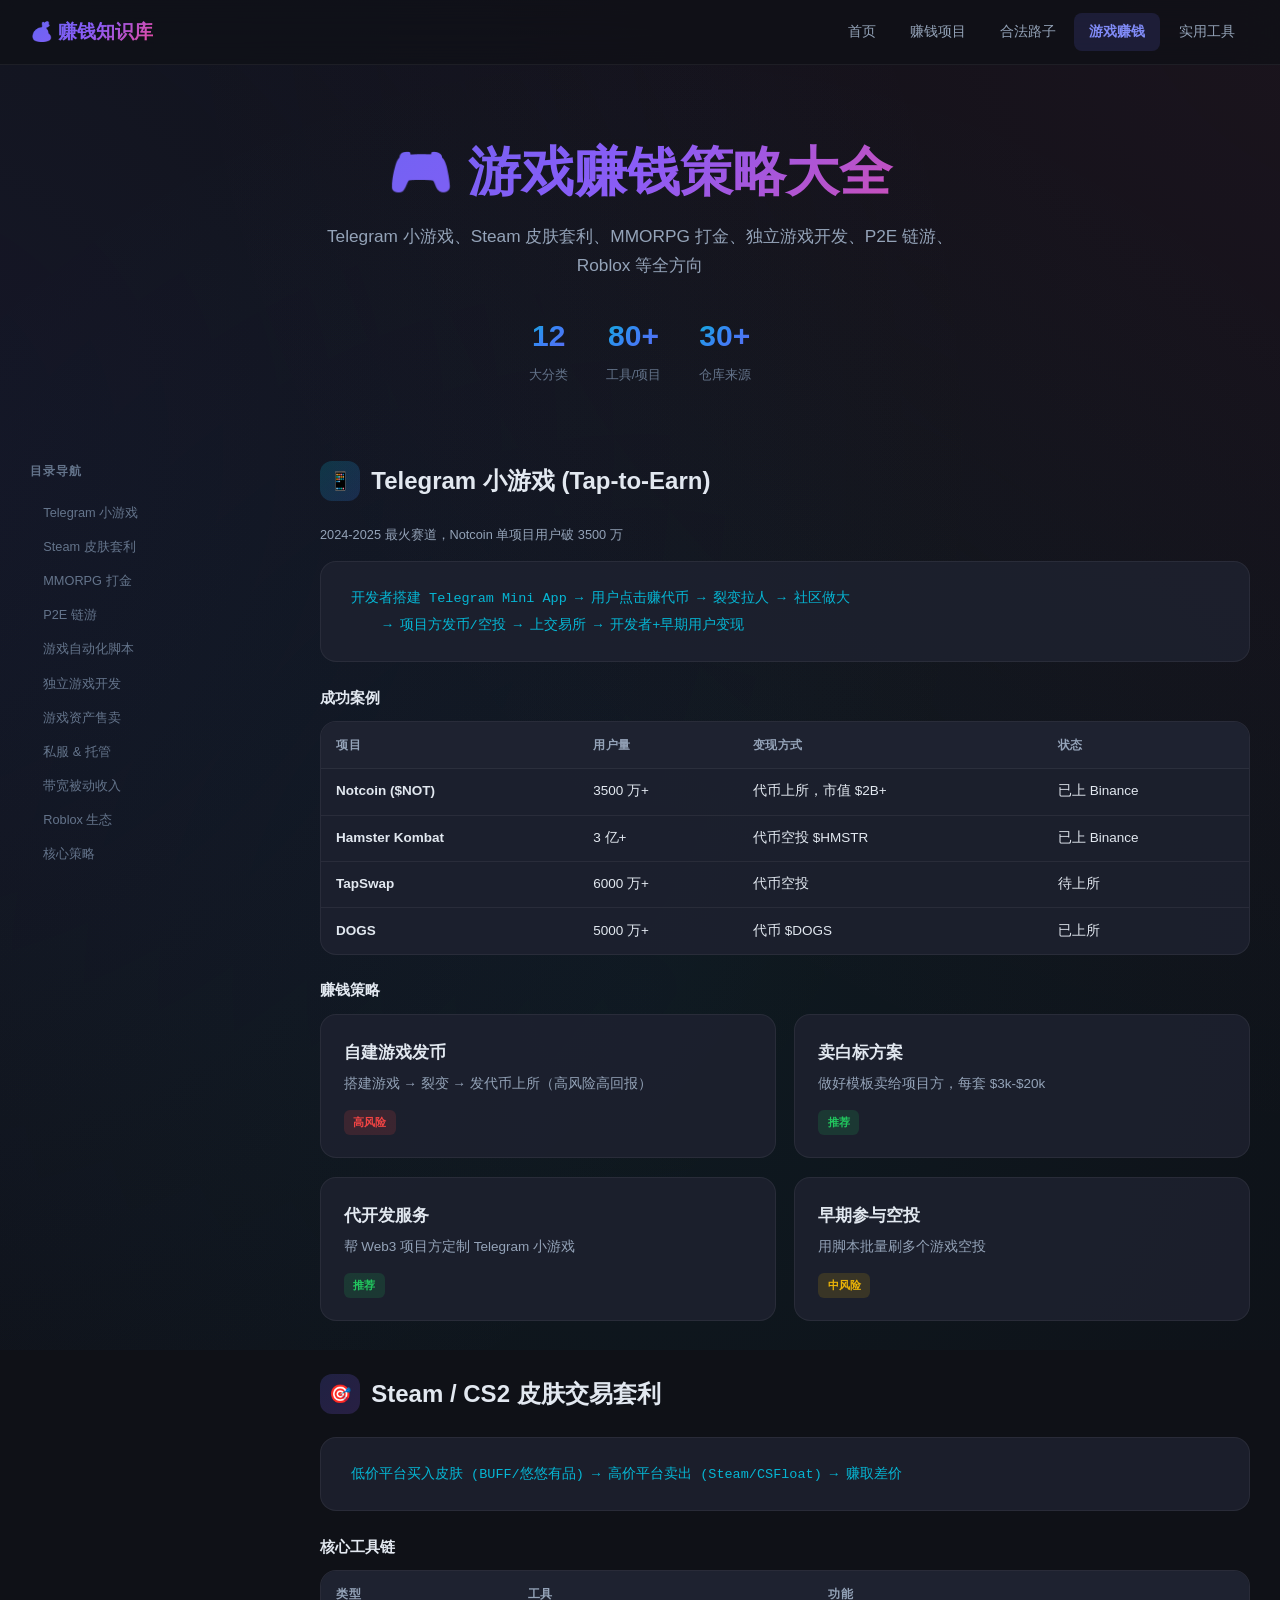
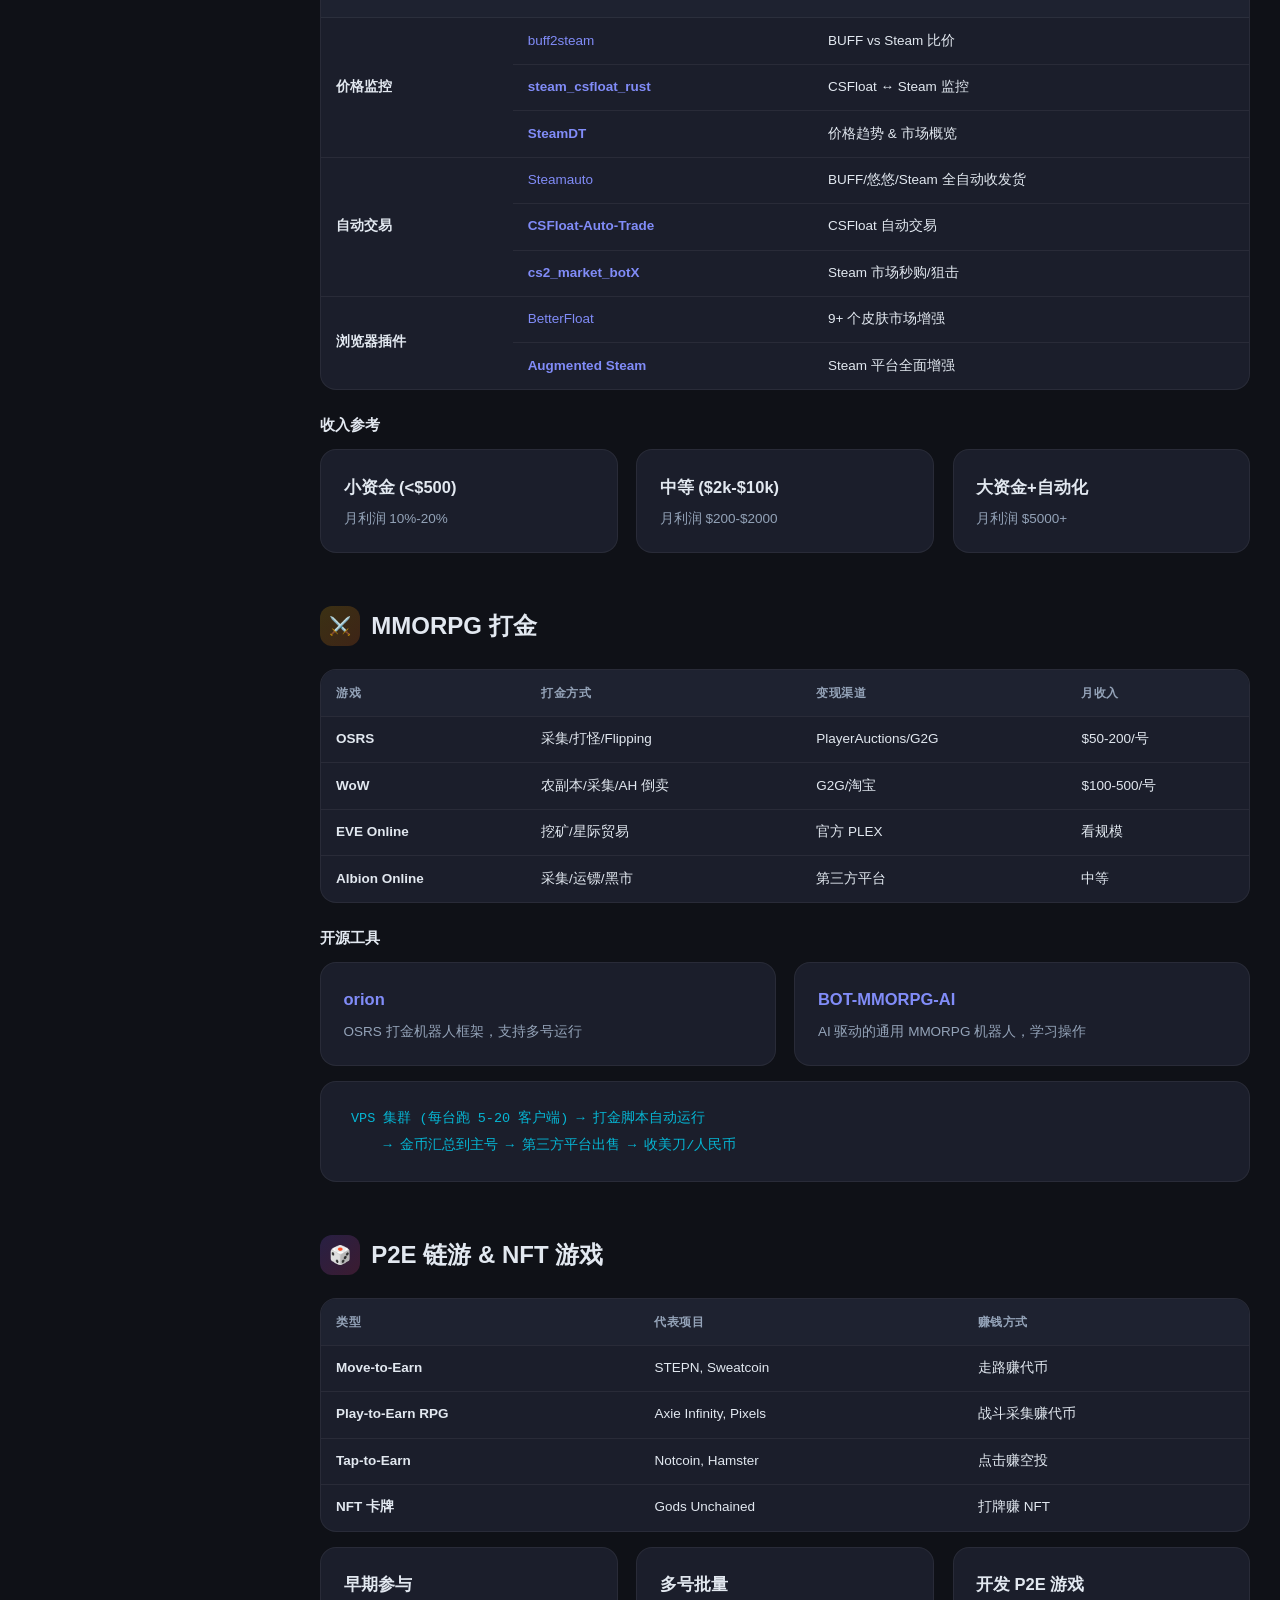
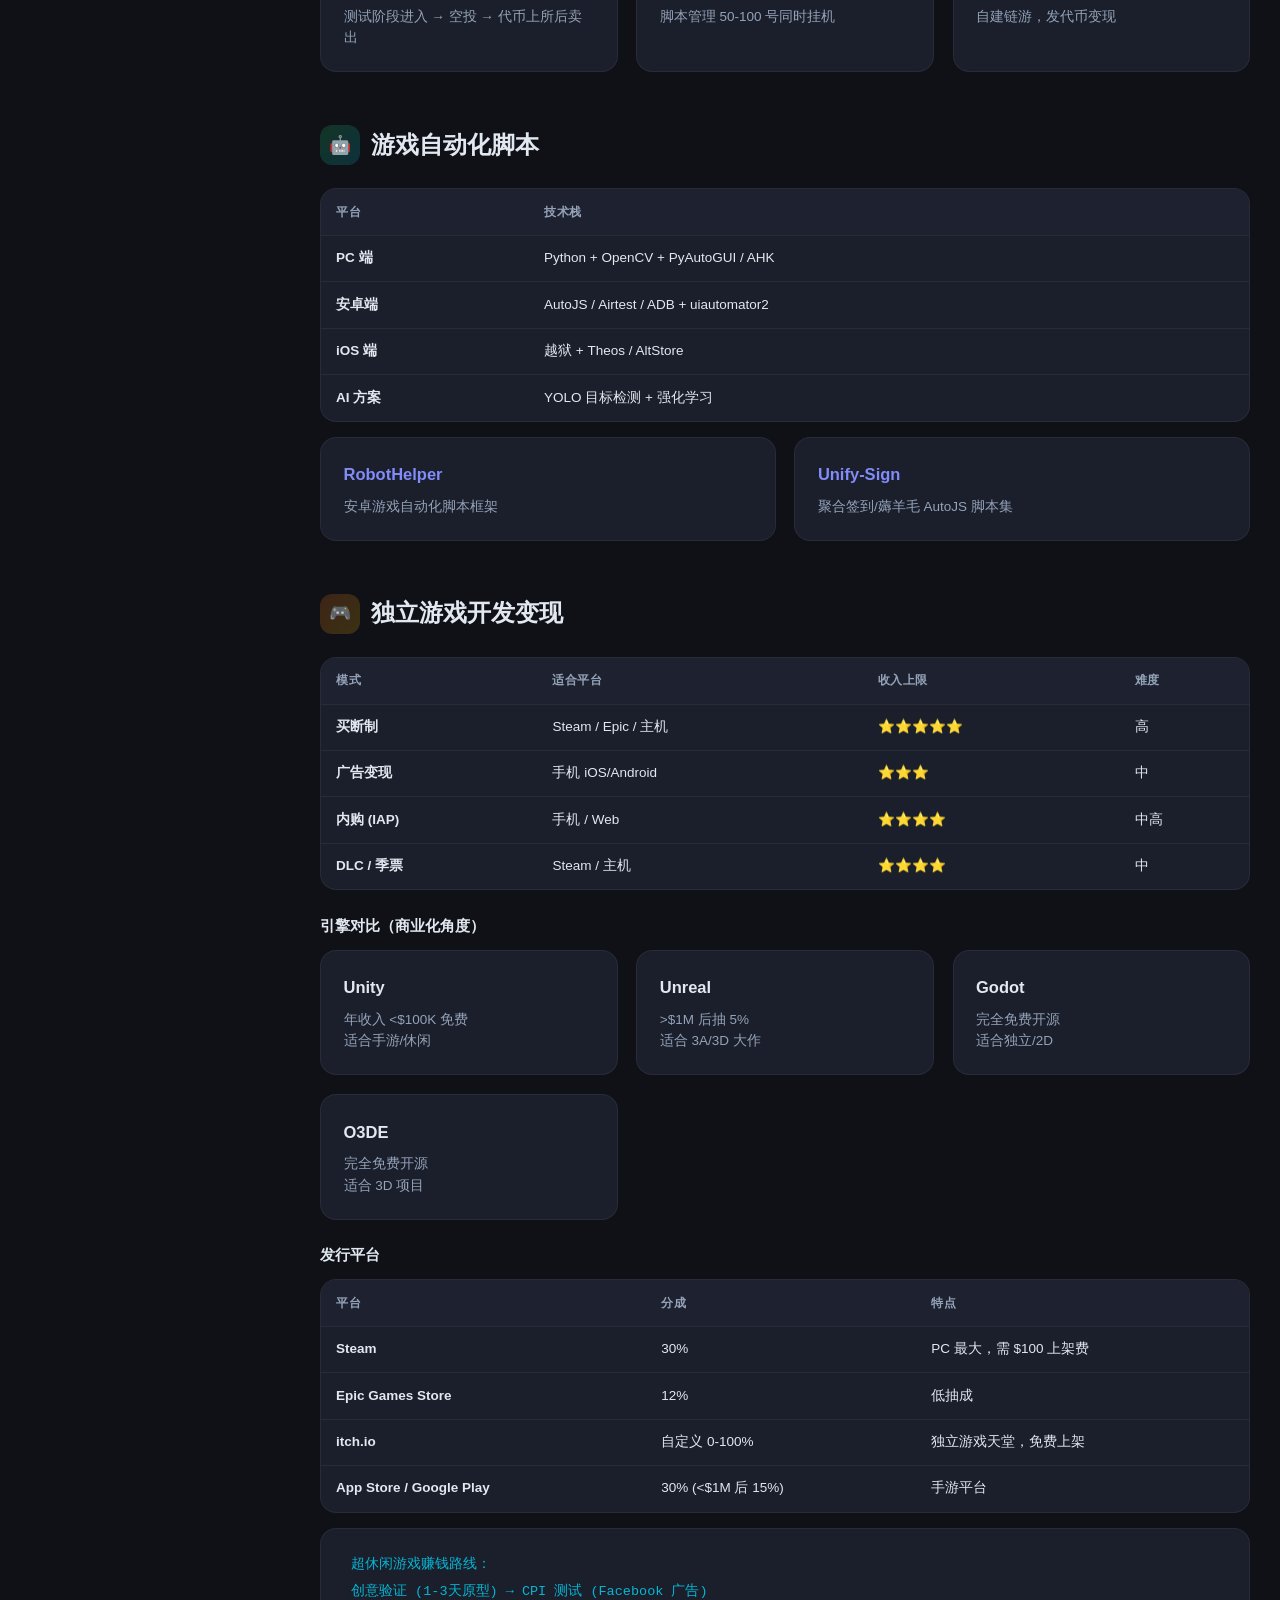
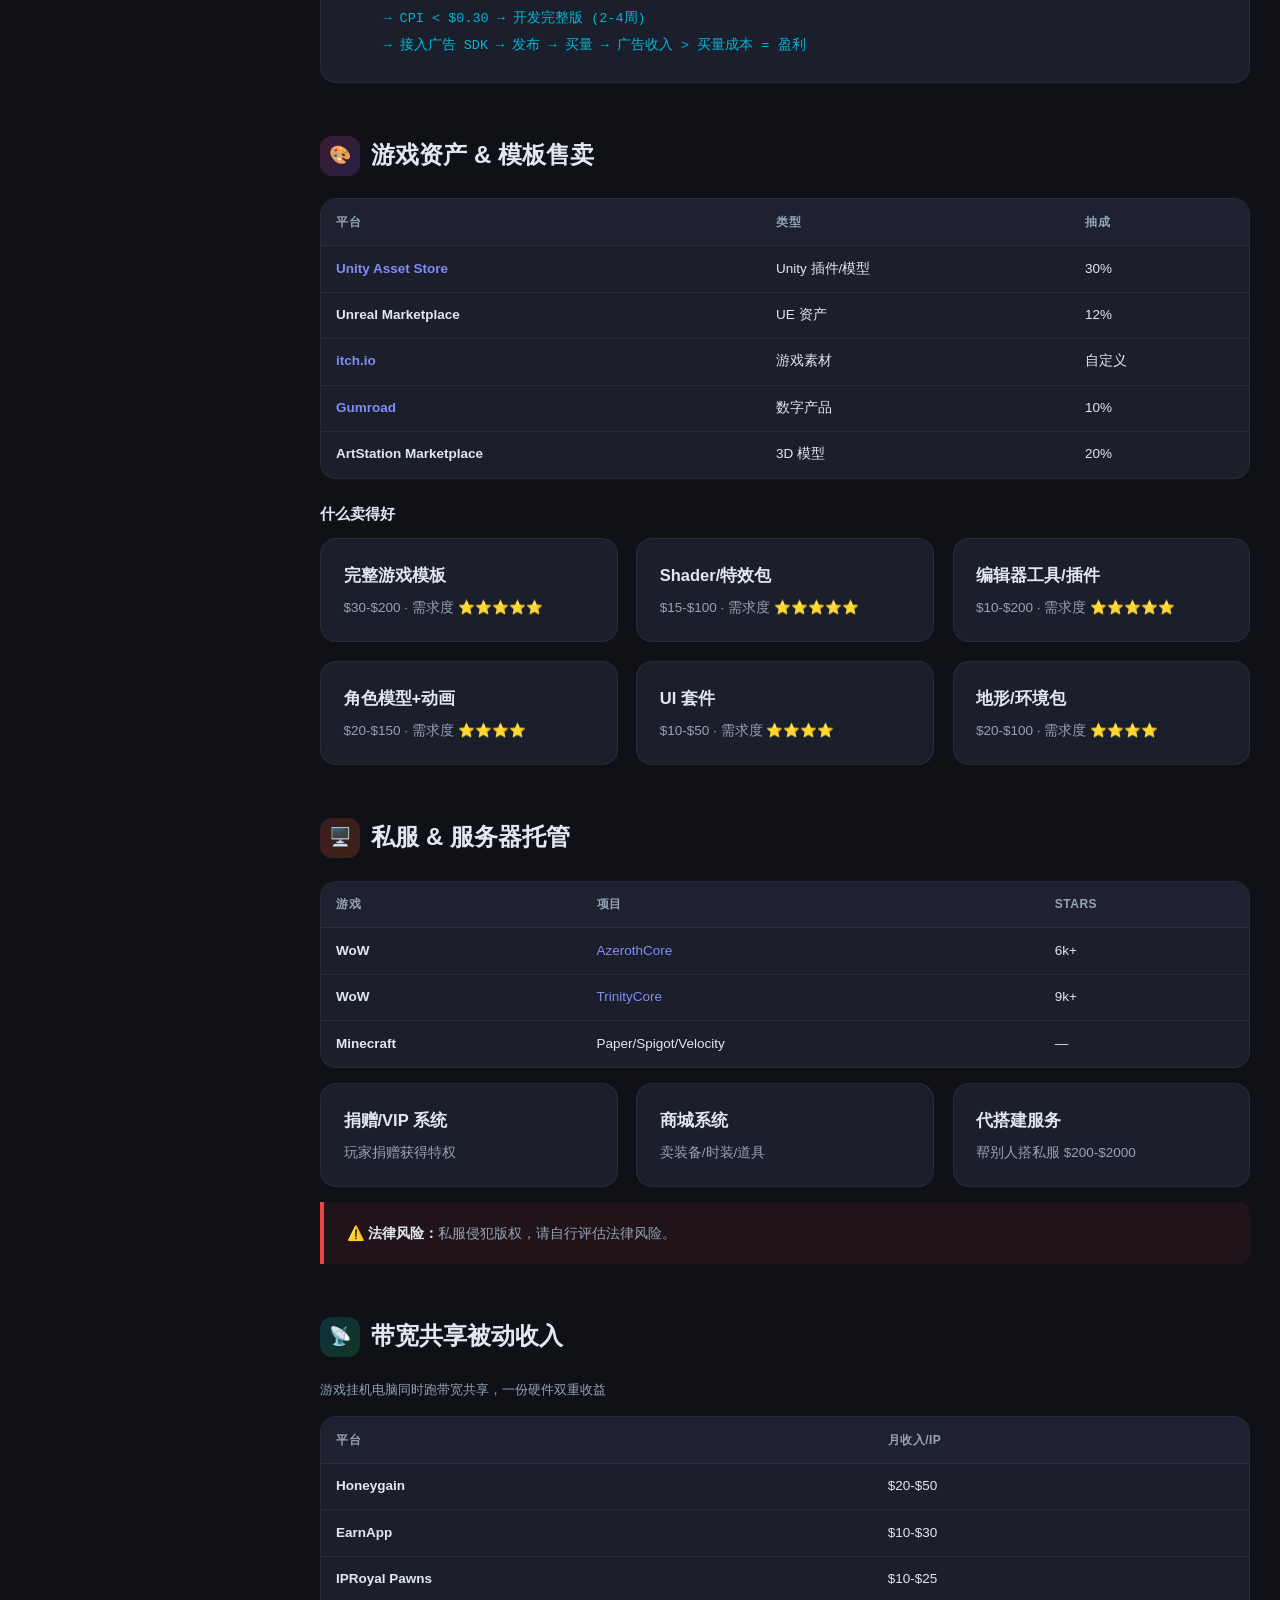
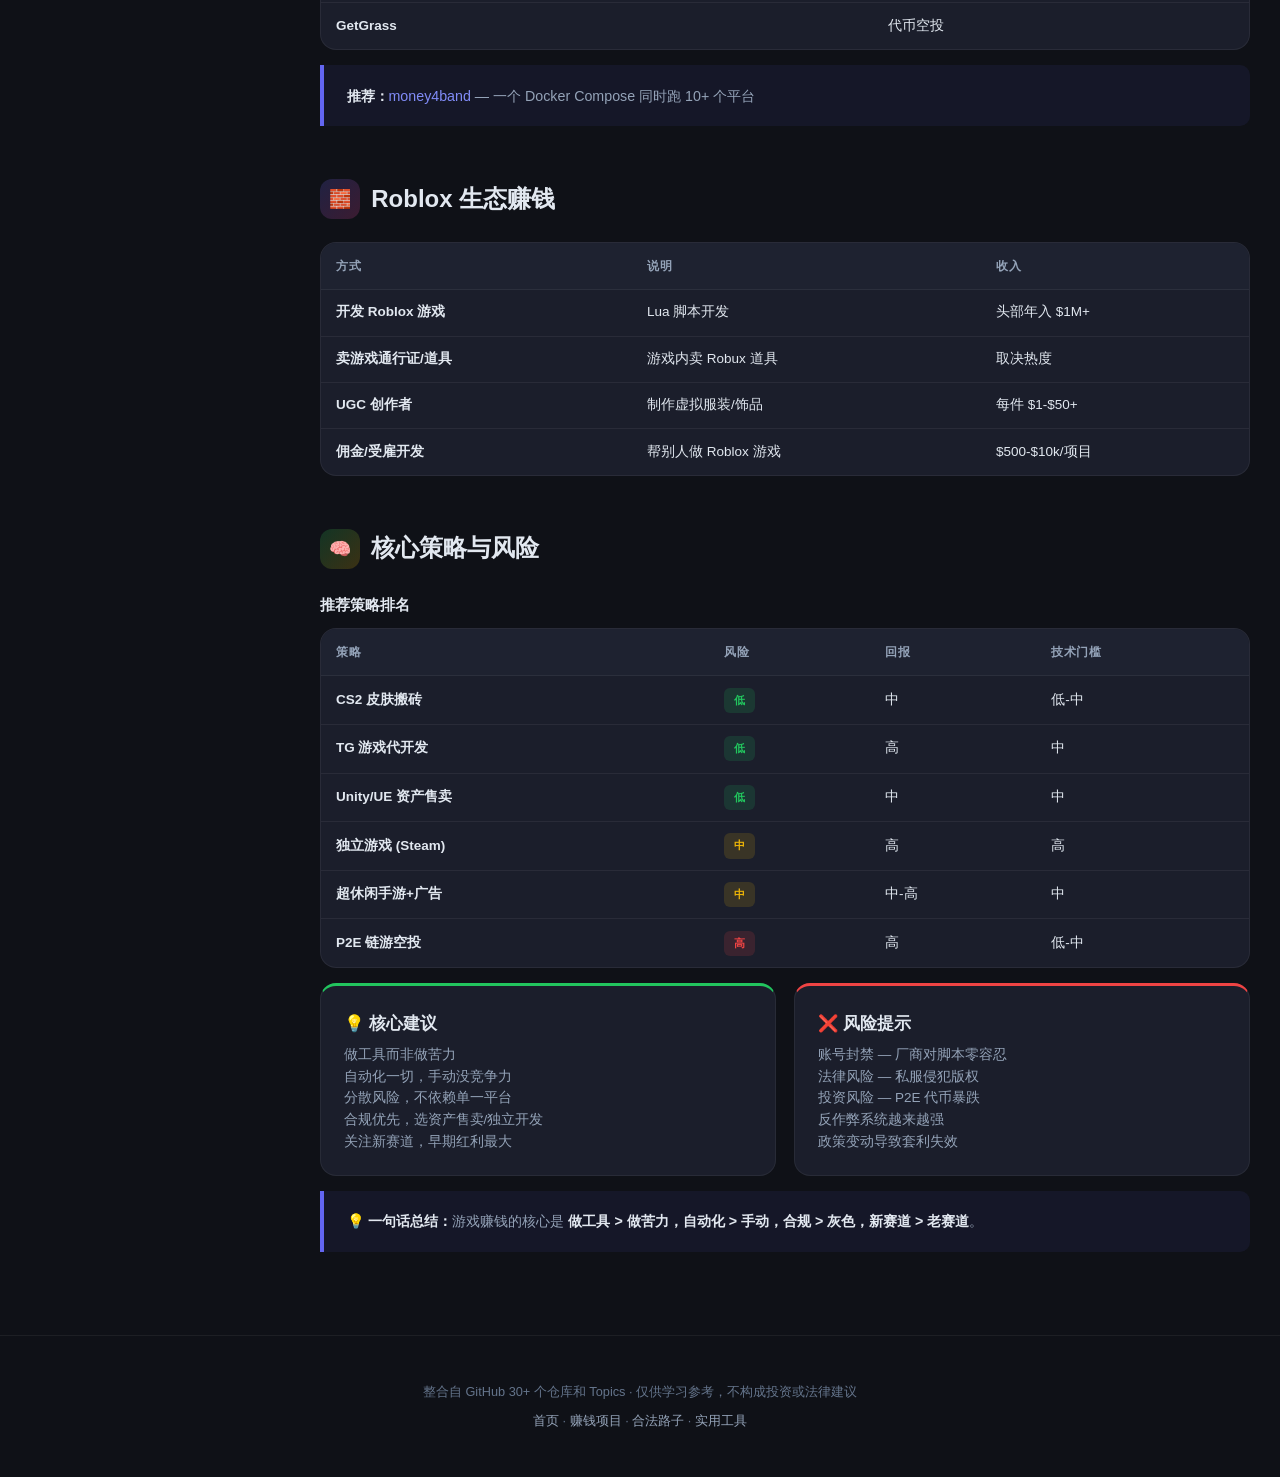
==== games.html @ 790253cb "feat: 程序员赚钱知识库 - 多页面HTML网站" ====
<!DOCTYPE html>
<html lang="zh-CN">
<head>
<meta charset="UTF-8">
<meta name="viewport" content="width=device-width, initial-scale=1.0">
<title>游戏赚钱策略大全 - 程序员赚钱知识库</title>
<link rel="stylesheet" href="style.css">
</head>
<body>

<nav class="nav">
  <div class="nav-inner">
    <a href="index.html" class="nav-logo">💰 赚钱知识库</a>
    <button class="menu-btn" onclick="document.querySelector('.nav-links').classList.toggle('open')">☰</button>
    <div class="nav-links">
      <a href="index.html">首页</a>
      <a href="projects.html">赚钱项目</a>
      <a href="legal.html">合法路子</a>
      <a href="games.html" class="active">游戏赚钱</a>
      <a href="tools.html">实用工具</a>
    </div>
  </div>
</nav>

<section class="hero">
  <h1>🎮 游戏赚钱策略大全</h1>
  <p>Telegram 小游戏、Steam 皮肤套利、MMORPG 打金、独立游戏开发、P2E 链游、Roblox 等全方向</p>
  <div class="stats">
    <div class="stat"><div class="stat-val">12</div><div class="stat-label">大分类</div></div>
    <div class="stat"><div class="stat-val">80+</div><div class="stat-label">工具/项目</div></div>
    <div class="stat"><div class="stat-val">30+</div><div class="stat-label">仓库来源</div></div>
  </div>
</section>

<div class="page-layout">
  <aside class="toc-sidebar">
    <div class="toc-title">目录导航</div>
    <a href="#tg">Telegram 小游戏</a>
    <a href="#steam">Steam 皮肤套利</a>
    <a href="#gold">MMORPG 打金</a>
    <a href="#p2e">P2E 链游</a>
    <a href="#bot">游戏自动化脚本</a>
    <a href="#indie">独立游戏开发</a>
    <a href="#asset">游戏资产售卖</a>
    <a href="#server">私服 & 托管</a>
    <a href="#band">带宽被动收入</a>
    <a href="#roblox">Roblox 生态</a>
    <a href="#strategy">核心策略</a>
  </aside>

  <main class="page-main">

    <!-- TG -->
    <section class="section" id="tg">
      <h2 class="section-title"><span class="icon" style="background:linear-gradient(135deg,rgba(6,182,212,0.2),rgba(59,130,246,0.2))">📱</span> Telegram 小游戏 (Tap-to-Earn)</h2>
      <p class="text-sm mb-2" style="color:var(--text2)">2024-2025 最火赛道，Notcoin 单项目用户破 3500 万</p>
      <div class="flow">开发者搭建 Telegram Mini App → 用户点击赚代币 → 裂变拉人 → 社区做大
    → 项目方发币/空投 → 上交易所 → 开发者+早期用户变现</div>
      <h3 style="font-size:1rem;margin:1.5rem 0 .75rem">成功案例</h3>
      <div class="table-wrap">
        <table>
          <thead><tr><th>项目</th><th>用户量</th><th>变现方式</th><th>状态</th></tr></thead>
          <tbody>
            <tr><td><strong>Notcoin ($NOT)</strong></td><td>3500 万+</td><td>代币上所，市值 $2B+</td><td>已上 Binance</td></tr>
            <tr><td><strong>Hamster Kombat</strong></td><td>3 亿+</td><td>代币空投 $HMSTR</td><td>已上 Binance</td></tr>
            <tr><td><strong>TapSwap</strong></td><td>6000 万+</td><td>代币空投</td><td>待上所</td></tr>
            <tr><td><strong>DOGS</strong></td><td>5000 万+</td><td>代币 $DOGS</td><td>已上所</td></tr>
          </tbody>
        </table>
      </div>
      <h3 style="font-size:1rem;margin:1.5rem 0 .75rem">赚钱策略</h3>
      <div class="cards cards-2">
        <div class="card"><div class="card-title">自建游戏发币</div><div class="card-desc">搭建游戏 → 裂变 → 发代币上所（高风险高回报）</div><div class="card-footer"><span class="tag tag-red">高风险</span></div></div>
        <div class="card"><div class="card-title">卖白标方案</div><div class="card-desc">做好模板卖给项目方，每套 $3k-$20k</div><div class="card-footer"><span class="tag tag-green">推荐</span></div></div>
        <div class="card"><div class="card-title">代开发服务</div><div class="card-desc">帮 Web3 项目方定制 Telegram 小游戏</div><div class="card-footer"><span class="tag tag-green">推荐</span></div></div>
        <div class="card"><div class="card-title">早期参与空投</div><div class="card-desc">用脚本批量刷多个游戏空投</div><div class="card-footer"><span class="tag tag-yellow">中风险</span></div></div>
      </div>
    </section>

    <!-- Steam -->
    <section class="section" id="steam">
      <h2 class="section-title"><span class="icon" style="background:linear-gradient(135deg,rgba(99,102,241,0.2),rgba(139,92,246,0.2))">🎯</span> Steam / CS2 皮肤交易套利</h2>
      <div class="flow">低价平台买入皮肤 (BUFF/悠悠有品) → 高价平台卖出 (Steam/CSFloat) → 赚取差价</div>
      <h3 style="font-size:1rem;margin:1.5rem 0 .75rem">核心工具链</h3>
      <div class="table-wrap">
        <table>
          <thead><tr><th>类型</th><th>工具</th><th>功能</th></tr></thead>
          <tbody>
            <tr><td rowspan="3"><strong>价格监控</strong></td><td><a href="https://github.com/hldh214/buff2steam" target="_blank">buff2steam</a></td><td>BUFF vs Steam 比价</td></tr>
            <tr><td><a href="https://github.com/Soniclev/steam_csfloat_rust" target="_blank">steam_csfloat_rust</a></td><td>CSFloat ↔ Steam 监控</td></tr>
            <tr><td><a href="https://steamdt.com/en" target="_blank">SteamDT</a></td><td>价格趋势 & 市场概览</td></tr>
            <tr><td rowspan="3"><strong>自动交易</strong></td><td><a href="https://github.com/Steamauto/Steamauto" target="_blank">Steamauto</a></td><td>BUFF/悠悠/Steam 全自动收发货</td></tr>
            <tr><td><a href="https://github.com/gradinazz/CSFloat-Auto-Trade" target="_blank">CSFloat-Auto-Trade</a></td><td>CSFloat 自动交易</td></tr>
            <tr><td><a href="https://github.com/FatSquare/cs2_market_botX" target="_blank">cs2_market_botX</a></td><td>Steam 市场秒购/狙击</td></tr>
            <tr><td rowspan="2"><strong>浏览器插件</strong></td><td><a href="https://github.com/GODrums/BetterFloat" target="_blank">BetterFloat</a></td><td>9+ 个皮肤市场增强</td></tr>
            <tr><td><a href="https://github.com/IsThereAnyDeal/AugmentedSteam" target="_blank">Augmented Steam</a></td><td>Steam 平台全面增强</td></tr>
          </tbody>
        </table>
      </div>
      <h3 style="font-size:1rem;margin:1.5rem 0 .75rem">收入参考</h3>
      <div class="cards cards-3">
        <div class="card"><div class="card-title">小资金 (&lt;$500)</div><div class="card-desc">月利润 10%-20%</div></div>
        <div class="card"><div class="card-title">中等 ($2k-$10k)</div><div class="card-desc">月利润 $200-$2000</div></div>
        <div class="card"><div class="card-title">大资金+自动化</div><div class="card-desc">月利润 $5000+</div></div>
      </div>
    </section>

    <!-- Gold Farming -->
    <section class="section" id="gold">
      <h2 class="section-title"><span class="icon" style="background:linear-gradient(135deg,rgba(234,179,8,0.2),rgba(249,115,22,0.2))">⚔️</span> MMORPG 打金</h2>
      <div class="table-wrap">
        <table>
          <thead><tr><th>游戏</th><th>打金方式</th><th>变现渠道</th><th>月收入</th></tr></thead>
          <tbody>
            <tr><td><strong>OSRS</strong></td><td>采集/打怪/Flipping</td><td>PlayerAuctions/G2G</td><td>$50-200/号</td></tr>
            <tr><td><strong>WoW</strong></td><td>农副本/采集/AH 倒卖</td><td>G2G/淘宝</td><td>$100-500/号</td></tr>
            <tr><td><strong>EVE Online</strong></td><td>挖矿/星际贸易</td><td>官方 PLEX</td><td>看规模</td></tr>
            <tr><td><strong>Albion Online</strong></td><td>采集/运镖/黑市</td><td>第三方平台</td><td>中等</td></tr>
          </tbody>
        </table>
      </div>
      <h3 style="font-size:1rem;margin:1.5rem 0 .75rem">开源工具</h3>
      <div class="cards cards-2">
        <div class="card"><div class="card-title"><a href="https://github.com/fmorris2/orion" target="_blank">orion</a></div><div class="card-desc">OSRS 打金机器人框架，支持多号运行</div></div>
        <div class="card"><div class="card-title"><a href="https://github.com/ruslanmv/BOT-MMORPG-AI" target="_blank">BOT-MMORPG-AI</a></div><div class="card-desc">AI 驱动的通用 MMORPG 机器人，学习操作</div></div>
      </div>
      <div class="flow mt-2">VPS 集群 (每台跑 5-20 客户端) → 打金脚本自动运行
    → 金币汇总到主号 → 第三方平台出售 → 收美刀/人民币</div>
    </section>

    <!-- P2E -->
    <section class="section" id="p2e">
      <h2 class="section-title"><span class="icon" style="background:linear-gradient(135deg,rgba(139,92,246,0.2),rgba(236,72,153,0.2))">🎲</span> P2E 链游 & NFT 游戏</h2>
      <div class="table-wrap">
        <table>
          <thead><tr><th>类型</th><th>代表项目</th><th>赚钱方式</th></tr></thead>
          <tbody>
            <tr><td><strong>Move-to-Earn</strong></td><td>STEPN, Sweatcoin</td><td>走路赚代币</td></tr>
            <tr><td><strong>Play-to-Earn RPG</strong></td><td>Axie Infinity, Pixels</td><td>战斗采集赚代币</td></tr>
            <tr><td><strong>Tap-to-Earn</strong></td><td>Notcoin, Hamster</td><td>点击赚空投</td></tr>
            <tr><td><strong>NFT 卡牌</strong></td><td>Gods Unchained</td><td>打牌赚 NFT</td></tr>
          </tbody>
        </table>
      </div>
      <div class="cards cards-3 mt-2">
        <div class="card"><div class="card-title">早期参与</div><div class="card-desc">测试阶段进入 → 空投 → 代币上所后卖出</div></div>
        <div class="card"><div class="card-title">多号批量</div><div class="card-desc">脚本管理 50-100 号同时挂机</div></div>
        <div class="card"><div class="card-title">开发 P2E 游戏</div><div class="card-desc">自建链游，发代币变现</div></div>
      </div>
    </section>

    <!-- Bot -->
    <section class="section" id="bot">
      <h2 class="section-title"><span class="icon" style="background:linear-gradient(135deg,rgba(34,197,94,0.2),rgba(6,182,212,0.2))">🤖</span> 游戏自动化脚本</h2>
      <div class="table-wrap">
        <table>
          <thead><tr><th>平台</th><th>技术栈</th></tr></thead>
          <tbody>
            <tr><td><strong>PC 端</strong></td><td>Python + OpenCV + PyAutoGUI / AHK</td></tr>
            <tr><td><strong>安卓端</strong></td><td>AutoJS / Airtest / ADB + uiautomator2</td></tr>
            <tr><td><strong>iOS 端</strong></td><td>越狱 + Theos / AltStore</td></tr>
            <tr><td><strong>AI 方案</strong></td><td>YOLO 目标检测 + 强化学习</td></tr>
          </tbody>
        </table>
      </div>
      <div class="cards cards-2 mt-2">
        <div class="card"><div class="card-title"><a href="https://github.com/Jinnrry/RobotHelper" target="_blank">RobotHelper</a></div><div class="card-desc">安卓游戏自动化脚本框架</div></div>
        <div class="card"><div class="card-title"><a href="https://github.com/TonyJiangWJ/Unify-Sign" target="_blank">Unify-Sign</a></div><div class="card-desc">聚合签到/薅羊毛 AutoJS 脚本集</div></div>
      </div>
    </section>

    <!-- Indie Game -->
    <section class="section" id="indie">
      <h2 class="section-title"><span class="icon" style="background:linear-gradient(135deg,rgba(249,115,22,0.2),rgba(234,179,8,0.2))">🎮</span> 独立游戏开发变现</h2>
      <div class="table-wrap">
        <table>
          <thead><tr><th>模式</th><th>适合平台</th><th>收入上限</th><th>难度</th></tr></thead>
          <tbody>
            <tr><td><strong>买断制</strong></td><td>Steam / Epic / 主机</td><td>⭐⭐⭐⭐⭐</td><td>高</td></tr>
            <tr><td><strong>广告变现</strong></td><td>手机 iOS/Android</td><td>⭐⭐⭐</td><td>中</td></tr>
            <tr><td><strong>内购 (IAP)</strong></td><td>手机 / Web</td><td>⭐⭐⭐⭐</td><td>中高</td></tr>
            <tr><td><strong>DLC / 季票</strong></td><td>Steam / 主机</td><td>⭐⭐⭐⭐</td><td>中</td></tr>
          </tbody>
        </table>
      </div>
      <h3 style="font-size:1rem;margin:1.5rem 0 .75rem">引擎对比（商业化角度）</h3>
      <div class="cards cards-4">
        <div class="card"><div class="card-title">Unity</div><div class="card-desc">年收入 &lt;$100K 免费<br>适合手游/休闲</div></div>
        <div class="card"><div class="card-title">Unreal</div><div class="card-desc">&gt;$1M 后抽 5%<br>适合 3A/3D 大作</div></div>
        <div class="card"><div class="card-title">Godot</div><div class="card-desc">完全免费开源<br>适合独立/2D</div></div>
        <div class="card"><div class="card-title">O3DE</div><div class="card-desc">完全免费开源<br>适合 3D 项目</div></div>
      </div>
      <h3 style="font-size:1rem;margin:1.5rem 0 .75rem">发行平台</h3>
      <div class="table-wrap">
        <table>
          <thead><tr><th>平台</th><th>分成</th><th>特点</th></tr></thead>
          <tbody>
            <tr><td><strong>Steam</strong></td><td>30%</td><td>PC 最大，需 $100 上架费</td></tr>
            <tr><td><strong>Epic Games Store</strong></td><td>12%</td><td>低抽成</td></tr>
            <tr><td><strong>itch.io</strong></td><td>自定义 0-100%</td><td>独立游戏天堂，免费上架</td></tr>
            <tr><td><strong>App Store / Google Play</strong></td><td>30% (&lt;$1M 后 15%)</td><td>手游平台</td></tr>
          </tbody>
        </table>
      </div>
      <div class="flow mt-2">超休闲游戏赚钱路线：
创意验证 (1-3天原型) → CPI 测试 (Facebook 广告)
    → CPI < $0.30 → 开发完整版 (2-4周)
    → 接入广告 SDK → 发布 → 买量 → 广告收入 > 买量成本 = 盈利</div>
    </section>

    <!-- Asset -->
    <section class="section" id="asset">
      <h2 class="section-title"><span class="icon" style="background:linear-gradient(135deg,rgba(236,72,153,0.2),rgba(139,92,246,0.2))">🎨</span> 游戏资产 & 模板售卖</h2>
      <div class="table-wrap">
        <table>
          <thead><tr><th>平台</th><th>类型</th><th>抽成</th></tr></thead>
          <tbody>
            <tr><td><a href="https://assetstore.unity.com/" target="_blank"><strong>Unity Asset Store</strong></a></td><td>Unity 插件/模型</td><td>30%</td></tr>
            <tr><td><strong>Unreal Marketplace</strong></td><td>UE 资产</td><td>12%</td></tr>
            <tr><td><a href="https://itch.io/" target="_blank"><strong>itch.io</strong></a></td><td>游戏素材</td><td>自定义</td></tr>
            <tr><td><a href="https://gumroad.com/" target="_blank"><strong>Gumroad</strong></a></td><td>数字产品</td><td>10%</td></tr>
            <tr><td><strong>ArtStation Marketplace</strong></td><td>3D 模型</td><td>20%</td></tr>
          </tbody>
        </table>
      </div>
      <h3 style="font-size:1rem;margin:1.5rem 0 .75rem">什么卖得好</h3>
      <div class="cards cards-3">
        <div class="card"><div class="card-title">完整游戏模板</div><div class="card-desc">$30-$200 · 需求度 ⭐⭐⭐⭐⭐</div></div>
        <div class="card"><div class="card-title">Shader/特效包</div><div class="card-desc">$15-$100 · 需求度 ⭐⭐⭐⭐⭐</div></div>
        <div class="card"><div class="card-title">编辑器工具/插件</div><div class="card-desc">$10-$200 · 需求度 ⭐⭐⭐⭐⭐</div></div>
        <div class="card"><div class="card-title">角色模型+动画</div><div class="card-desc">$20-$150 · 需求度 ⭐⭐⭐⭐</div></div>
        <div class="card"><div class="card-title">UI 套件</div><div class="card-desc">$10-$50 · 需求度 ⭐⭐⭐⭐</div></div>
        <div class="card"><div class="card-title">地形/环境包</div><div class="card-desc">$20-$100 · 需求度 ⭐⭐⭐⭐</div></div>
      </div>
    </section>

    <!-- Server -->
    <section class="section" id="server">
      <h2 class="section-title"><span class="icon" style="background:linear-gradient(135deg,rgba(239,68,68,0.2),rgba(249,115,22,0.2))">🖥️</span> 私服 & 服务器托管</h2>
      <div class="table-wrap">
        <table>
          <thead><tr><th>游戏</th><th>项目</th><th>Stars</th></tr></thead>
          <tbody>
            <tr><td><strong>WoW</strong></td><td><a href="https://github.com/azerothcore/azerothcore-wotlk" target="_blank">AzerothCore</a></td><td>6k+</td></tr>
            <tr><td><strong>WoW</strong></td><td><a href="https://github.com/TrinityCore/TrinityCore" target="_blank">TrinityCore</a></td><td>9k+</td></tr>
            <tr><td><strong>Minecraft</strong></td><td>Paper/Spigot/Velocity</td><td>—</td></tr>
          </tbody>
        </table>
      </div>
      <div class="cards cards-3 mt-2">
        <div class="card"><div class="card-title">捐赠/VIP 系统</div><div class="card-desc">玩家捐赠获得特权</div></div>
        <div class="card"><div class="card-title">商城系统</div><div class="card-desc">卖装备/时装/道具</div></div>
        <div class="card"><div class="card-title">代搭建服务</div><div class="card-desc">帮别人搭私服 $200-$2000</div></div>
      </div>
      <div class="tip-red tip mt-2"><strong>⚠️ 法律风险：</strong>私服侵犯版权，请自行评估法律风险。</div>
    </section>

    <!-- Bandwidth -->
    <section class="section" id="band">
      <h2 class="section-title"><span class="icon" style="background:linear-gradient(135deg,rgba(6,182,212,0.2),rgba(34,197,94,0.2))">📡</span> 带宽共享被动收入</h2>
      <p class="text-sm mb-2" style="color:var(--text2)">游戏挂机电脑同时跑带宽共享，一份硬件双重收益</p>
      <div class="table-wrap">
        <table>
          <thead><tr><th>平台</th><th>月收入/IP</th></tr></thead>
          <tbody>
            <tr><td><strong>Honeygain</strong></td><td>$20-$50</td></tr>
            <tr><td><strong>EarnApp</strong></td><td>$10-$30</td></tr>
            <tr><td><strong>IPRoyal Pawns</strong></td><td>$10-$25</td></tr>
            <tr><td><strong>GetGrass</strong></td><td>代币空投</td></tr>
          </tbody>
        </table>
      </div>
      <div class="tip mt-2"><strong>推荐：</strong><a href="https://github.com/MRColorR/money4band" target="_blank">money4band</a> — 一个 Docker Compose 同时跑 10+ 个平台</div>
    </section>

    <!-- Roblox -->
    <section class="section" id="roblox">
      <h2 class="section-title"><span class="icon" style="background:linear-gradient(135deg,rgba(99,102,241,0.2),rgba(236,72,153,0.2))">🧱</span> Roblox 生态赚钱</h2>
      <div class="table-wrap">
        <table>
          <thead><tr><th>方式</th><th>说明</th><th>收入</th></tr></thead>
          <tbody>
            <tr><td><strong>开发 Roblox 游戏</strong></td><td>Lua 脚本开发</td><td>头部年入 $1M+</td></tr>
            <tr><td><strong>卖游戏通行证/道具</strong></td><td>游戏内卖 Robux 道具</td><td>取决热度</td></tr>
            <tr><td><strong>UGC 创作者</strong></td><td>制作虚拟服装/饰品</td><td>每件 $1-$50+</td></tr>
            <tr><td><strong>佣金/受雇开发</strong></td><td>帮别人做 Roblox 游戏</td><td>$500-$10k/项目</td></tr>
          </tbody>
        </table>
      </div>
    </section>

    <!-- Strategy -->
    <section class="section" id="strategy">
      <h2 class="section-title"><span class="icon" style="background:linear-gradient(135deg,rgba(34,197,94,0.2),rgba(234,179,8,0.2))">🧠</span> 核心策略与风险</h2>
      <h3 style="font-size:1rem;margin:0 0 .75rem">推荐策略排名</h3>
      <div class="table-wrap">
        <table>
          <thead><tr><th>策略</th><th>风险</th><th>回报</th><th>技术门槛</th></tr></thead>
          <tbody>
            <tr><td><strong>CS2 皮肤搬砖</strong></td><td><span class="tag tag-green">低</span></td><td>中</td><td>低-中</td></tr>
            <tr><td><strong>TG 游戏代开发</strong></td><td><span class="tag tag-green">低</span></td><td>高</td><td>中</td></tr>
            <tr><td><strong>Unity/UE 资产售卖</strong></td><td><span class="tag tag-green">低</span></td><td>中</td><td>中</td></tr>
            <tr><td><strong>独立游戏 (Steam)</strong></td><td><span class="tag tag-yellow">中</span></td><td>高</td><td>高</td></tr>
            <tr><td><strong>超休闲手游+广告</strong></td><td><span class="tag tag-yellow">中</span></td><td>中-高</td><td>中</td></tr>
            <tr><td><strong>P2E 链游空投</strong></td><td><span class="tag tag-red">高</span></td><td>高</td><td>低-中</td></tr>
          </tbody>
        </table>
      </div>
      <div class="cards cards-2 mt-2">
        <div class="card" style="border-top:3px solid var(--green)">
          <div class="card-title">💡 核心建议</div>
          <div class="card-desc">
            做工具而非做苦力<br>自动化一切，手动没竞争力<br>分散风险，不依赖单一平台<br>合规优先，选资产售卖/独立开发<br>关注新赛道，早期红利最大
          </div>
        </div>
        <div class="card" style="border-top:3px solid var(--red)">
          <div class="card-title">❌ 风险提示</div>
          <div class="card-desc">
            账号封禁 — 厂商对脚本零容忍<br>法律风险 — 私服侵犯版权<br>投资风险 — P2E 代币暴跌<br>反作弊系统越来越强<br>政策变动导致套利失效
          </div>
        </div>
      </div>
      <div class="tip mt-2">
        <strong>💡 一句话总结：</strong>游戏赚钱的核心是 <strong>做工具 > 做苦力，自动化 > 手动，合规 > 灰色，新赛道 > 老赛道</strong>。
      </div>
    </section>

  </main>
</div>

<footer class="footer">
  <p>整合自 GitHub 30+ 个仓库和 Topics · 仅供学习参考，不构成投资或法律建议</p>
  <p style="margin-top:0.5rem">
    <a href="index.html">首页</a> · <a href="projects.html">赚钱项目</a> · <a href="legal.html">合法路子</a> · <a href="tools.html">实用工具</a>
  </p>
</footer>

<button class="back-top" id="backTop" onclick="window.scrollTo({top:0})">↑</button>
<script>
window.addEventListener('scroll', () => {
  document.getElementById('backTop').classList.toggle('show', window.scrollY > 300);
  const sections = document.querySelectorAll('.section[id]');
  const links = document.querySelectorAll('.toc-sidebar a');
  let current = '';
  sections.forEach(s => { if (window.scrollY >= s.offsetTop - 100) current = s.id; });
  links.forEach(l => { l.classList.toggle('active', l.getAttribute('href') === '#' + current); });
});
</script>
</body>
</html>
---- style.css ----
/* ===== Reset & Base ===== */
*, *::before, *::after { margin: 0; padding: 0; box-sizing: border-box; }
:root {
  --bg: #0f1117;
  --bg2: #161922;
  --bg3: #1e2230;
  --card: rgba(30, 34, 48, 0.85);
  --card-hover: rgba(40, 45, 65, 0.95);
  --border: rgba(255,255,255,0.06);
  --text: #e2e8f0;
  --text2: #94a3b8;
  --text3: #64748b;
  --accent: #6366f1;
  --accent2: #818cf8;
  --green: #22c55e;
  --yellow: #eab308;
  --orange: #f97316;
  --red: #ef4444;
  --pink: #ec4899;
  --cyan: #06b6d4;
  --gradient1: linear-gradient(135deg, #6366f1, #8b5cf6, #ec4899);
  --gradient2: linear-gradient(135deg, #06b6d4, #3b82f6, #6366f1);
  --gradient3: linear-gradient(135deg, #22c55e, #06b6d4);
  --gradient4: linear-gradient(135deg, #f97316, #eab308);
  --shadow: 0 4px 24px rgba(0,0,0,0.3);
  --radius: 16px;
  --radius-sm: 10px;
}
html { scroll-behavior: smooth; font-size: 15px; }
body {
  font-family: -apple-system, BlinkMacSystemFont, 'Segoe UI', 'PingFang SC', 'Microsoft YaHei', sans-serif;
  background: var(--bg);
  color: var(--text);
  line-height: 1.7;
  min-height: 100vh;
}
a { color: var(--accent2); text-decoration: none; transition: color .2s; }
a:hover { color: #a5b4fc; }

/* ===== Background Effect ===== */
body::before {
  content: '';
  position: fixed;
  top: -50%; left: -50%;
  width: 200%; height: 200%;
  background: radial-gradient(circle at 20% 50%, rgba(99,102,241,0.08) 0%, transparent 50%),
              radial-gradient(circle at 80% 20%, rgba(236,72,153,0.06) 0%, transparent 50%),
              radial-gradient(circle at 50% 80%, rgba(6,182,212,0.05) 0%, transparent 50%);
  z-index: -1;
  animation: bgShift 30s ease-in-out infinite alternate;
}
@keyframes bgShift { to { transform: translate(5%, 3%); } }

/* ===== Nav ===== */
.nav {
  position: sticky; top: 0; z-index: 100;
  background: rgba(15, 17, 23, 0.8);
  backdrop-filter: blur(20px);
  border-bottom: 1px solid var(--border);
  padding: 0 2rem;
}
.nav-inner {
  max-width: 1280px; margin: 0 auto;
  display: flex; align-items: center;
  justify-content: space-between;
  height: 64px;
}
.nav-logo {
  font-size: 1.25rem; font-weight: 800;
  background: var(--gradient1);
  -webkit-background-clip: text;
  -webkit-text-fill-color: transparent;
  background-clip: text;
}
.nav-links { display: flex; gap: 0.25rem; }
.nav-links a {
  padding: 0.5rem 1rem;
  border-radius: 8px;
  font-size: 0.9rem;
  color: var(--text2);
  transition: all .2s;
  white-space: nowrap;
}
.nav-links a:hover, .nav-links a.active {
  color: var(--text);
  background: rgba(99,102,241,0.15);
}
.nav-links a.active { color: var(--accent2); font-weight: 600; }
.menu-btn { display: none; background: none; border: none; color: var(--text); font-size: 1.5rem; cursor: pointer; }
@media (max-width: 768px) {
  .menu-btn { display: block; }
  .nav-links {
    display: none; position: absolute; top: 64px; left: 0; right: 0;
    flex-direction: column; background: var(--bg2); padding: 1rem; gap: 0.25rem;
    border-bottom: 1px solid var(--border);
  }
  .nav-links.open { display: flex; }
}

/* ===== Hero ===== */
.hero {
  text-align: center;
  padding: 5rem 2rem 3rem;
  max-width: 900px; margin: 0 auto;
}
.hero h1 {
  font-size: clamp(2rem, 5vw, 3.5rem);
  font-weight: 900;
  line-height: 1.2;
  background: var(--gradient1);
  -webkit-background-clip: text;
  -webkit-text-fill-color: transparent;
  background-clip: text;
  margin-bottom: 1.25rem;
}
.hero p { font-size: 1.15rem; color: var(--text2); max-width: 640px; margin: 0 auto; }
.hero .stats {
  display: flex; justify-content: center; gap: 2.5rem;
  margin-top: 2rem; flex-wrap: wrap;
}
.hero .stat { text-align: center; }
.hero .stat-val {
  font-size: 2rem; font-weight: 800;
  background: var(--gradient2);
  -webkit-background-clip: text;
  -webkit-text-fill-color: transparent;
  background-clip: text;
}
.hero .stat-label { font-size: 0.85rem; color: var(--text3); margin-top: 0.2rem; }

/* ===== Container ===== */
.container { max-width: 1280px; margin: 0 auto; padding: 0 2rem 4rem; }

/* ===== Section ===== */
.section { margin-bottom: 3.5rem; }
.section-title {
  font-size: 1.6rem; font-weight: 800;
  margin-bottom: 1.5rem;
  display: flex; align-items: center; gap: 0.75rem;
}
.section-title .icon {
  width: 40px; height: 40px;
  border-radius: 12px;
  display: flex; align-items: center; justify-content: center;
  font-size: 1.2rem;
  flex-shrink: 0;
}

/* ===== Cards Grid ===== */
.cards { display: grid; gap: 1.25rem; }
.cards-2 { grid-template-columns: repeat(auto-fill, minmax(320px, 1fr)); }
.cards-3 { grid-template-columns: repeat(auto-fill, minmax(280px, 1fr)); }
.cards-4 { grid-template-columns: repeat(auto-fill, minmax(240px, 1fr)); }

.card {
  background: var(--card);
  border: 1px solid var(--border);
  border-radius: var(--radius);
  padding: 1.5rem;
  transition: all .3s;
  position: relative;
  overflow: hidden;
}
.card::before {
  content: '';
  position: absolute; top: 0; left: 0; right: 0;
  height: 3px;
  background: var(--gradient1);
  opacity: 0;
  transition: opacity .3s;
}
.card:hover {
  background: var(--card-hover);
  border-color: rgba(99,102,241,0.2);
  transform: translateY(-2px);
  box-shadow: var(--shadow);
}
.card:hover::before { opacity: 1; }
.card-title { font-size: 1.1rem; font-weight: 700; margin-bottom: 0.5rem; }
.card-desc { font-size: 0.9rem; color: var(--text2); line-height: 1.6; }
.card-footer { margin-top: 1rem; display: flex; gap: 0.5rem; flex-wrap: wrap; }

/* ===== Hub Cards (index) ===== */
.hub-card {
  background: var(--card);
  border: 1px solid var(--border);
  border-radius: var(--radius);
  padding: 2.5rem 2rem;
  text-align: center;
  transition: all .35s;
  position: relative;
  overflow: hidden;
  cursor: pointer;
}
.hub-card:hover {
  transform: translateY(-6px);
  box-shadow: 0 12px 40px rgba(0,0,0,0.4);
  border-color: rgba(99,102,241,0.3);
}
.hub-card .hub-icon {
  width: 72px; height: 72px;
  border-radius: 20px;
  display: flex; align-items: center; justify-content: center;
  font-size: 2rem; margin: 0 auto 1.25rem;
}
.hub-card h3 { font-size: 1.35rem; font-weight: 800; margin-bottom: 0.5rem; }
.hub-card p { color: var(--text2); font-size: 0.95rem; line-height: 1.6; }
.hub-card .hub-stats {
  display: flex; justify-content: center; gap: 1.5rem;
  margin-top: 1.25rem; font-size: 0.85rem;
}
.hub-card .hub-stat-val { font-weight: 700; color: var(--text); }
.hub-card .hub-stat-lbl { color: var(--text3); }
.hub-card .hub-arrow {
  position: absolute; bottom: 1.25rem; right: 1.25rem;
  font-size: 1.5rem; color: var(--text3);
  transition: all .3s;
}
.hub-card:hover .hub-arrow { color: var(--accent2); transform: translateX(4px); }

/* ===== Tags/Badges ===== */
.tag {
  display: inline-block;
  padding: 0.2rem 0.65rem;
  border-radius: 6px;
  font-size: 0.75rem;
  font-weight: 600;
  background: rgba(99,102,241,0.15);
  color: var(--accent2);
}
.tag-green { background: rgba(34,197,94,0.15); color: var(--green); }
.tag-yellow { background: rgba(234,179,8,0.15); color: var(--yellow); }
.tag-orange { background: rgba(249,115,22,0.15); color: var(--orange); }
.tag-red { background: rgba(239,68,68,0.15); color: var(--red); }
.tag-pink { background: rgba(236,72,153,0.15); color: var(--pink); }
.tag-cyan { background: rgba(6,182,212,0.15); color: var(--cyan); }

/* ===== Tables ===== */
.table-wrap {
  overflow-x: auto;
  border-radius: var(--radius);
  border: 1px solid var(--border);
  background: var(--card);
}
table { width: 100%; border-collapse: collapse; font-size: 0.9rem; }
thead { background: var(--bg3); }
th {
  padding: 0.85rem 1rem;
  text-align: left;
  font-weight: 700;
  font-size: 0.8rem;
  text-transform: uppercase;
  letter-spacing: 0.5px;
  color: var(--text2);
  white-space: nowrap;
}
td { padding: 0.75rem 1rem; border-top: 1px solid var(--border); }
tr:hover { background: rgba(99,102,241,0.04); }
td:first-child { font-weight: 600; }

/* ===== Tip Box ===== */
.tip {
  background: rgba(99,102,241,0.08);
  border-left: 4px solid var(--accent);
  border-radius: 0 var(--radius-sm) var(--radius-sm) 0;
  padding: 1.25rem 1.5rem;
  margin: 1.5rem 0;
  font-size: 0.95rem;
  color: var(--text2);
}
.tip strong { color: var(--text); }
.tip-green { background: rgba(34,197,94,0.08); border-color: var(--green); }
.tip-yellow { background: rgba(234,179,8,0.08); border-color: var(--yellow); }
.tip-red { background: rgba(239,68,68,0.08); border-color: var(--red); }

/* ===== Flow / Steps ===== */
.flow {
  background: var(--card);
  border: 1px solid var(--border);
  border-radius: var(--radius);
  padding: 1.5rem 2rem;
  font-family: 'Courier New', monospace;
  font-size: 0.9rem;
  color: var(--cyan);
  line-height: 2;
  overflow-x: auto;
  white-space: pre;
}

/* ===== Back to Top ===== */
.back-top {
  position: fixed; bottom: 2rem; right: 2rem;
  width: 48px; height: 48px;
  border-radius: 50%;
  background: var(--accent);
  color: #fff;
  display: flex; align-items: center; justify-content: center;
  font-size: 1.25rem;
  cursor: pointer;
  opacity: 0; visibility: hidden;
  transition: all .3s;
  z-index: 99;
  border: none;
  box-shadow: 0 4px 16px rgba(99,102,241,0.4);
}
.back-top.show { opacity: 1; visibility: visible; }
.back-top:hover { transform: translateY(-3px); }

/* ===== Footer ===== */
.footer {
  text-align: center;
  padding: 3rem 2rem;
  border-top: 1px solid var(--border);
  color: var(--text3);
  font-size: 0.85rem;
}
.footer a { color: var(--text2); }

/* ===== TOC Sidebar ===== */
.page-layout { display: flex; gap: 2rem; max-width: 1400px; margin: 0 auto; padding: 2rem; }
.toc-sidebar {
  width: 260px; flex-shrink: 0;
  position: sticky; top: 80px; align-self: flex-start;
  max-height: calc(100vh - 100px);
  overflow-y: auto;
  padding-right: 1rem;
}
.toc-sidebar::-webkit-scrollbar { width: 3px; }
.toc-sidebar::-webkit-scrollbar-thumb { background: var(--border); border-radius: 3px; }
.toc-title { font-size: 0.8rem; font-weight: 700; color: var(--text3); text-transform: uppercase; letter-spacing: 1px; margin-bottom: 1rem; }
.toc-sidebar a {
  display: block;
  padding: 0.35rem 0.75rem;
  font-size: 0.85rem;
  color: var(--text3);
  border-left: 2px solid transparent;
  transition: all .2s;
  margin-bottom: 2px;
}
.toc-sidebar a:hover, .toc-sidebar a.active {
  color: var(--accent2);
  border-left-color: var(--accent);
  background: rgba(99,102,241,0.05);
}
.page-main { flex: 1; min-width: 0; }
@media (max-width: 1024px) {
  .page-layout { flex-direction: column; }
  .toc-sidebar { display: none; }
}

/* ===== Utility ===== */
.mt-1 { margin-top: 0.5rem; }
.mt-2 { margin-top: 1rem; }
.mt-3 { margin-top: 1.5rem; }
.mb-2 { margin-bottom: 1rem; }
.text-center { text-align: center; }
.text-sm { font-size: 0.85rem; }
.text-xs { font-size: 0.75rem; }
.fw-700 { font-weight: 700; }
.flex-center { display: flex; align-items: center; justify-content: center; }
.gap-1 { gap: 0.5rem; }
.inline-flex { display: inline-flex; align-items: center; gap: 0.4rem; }
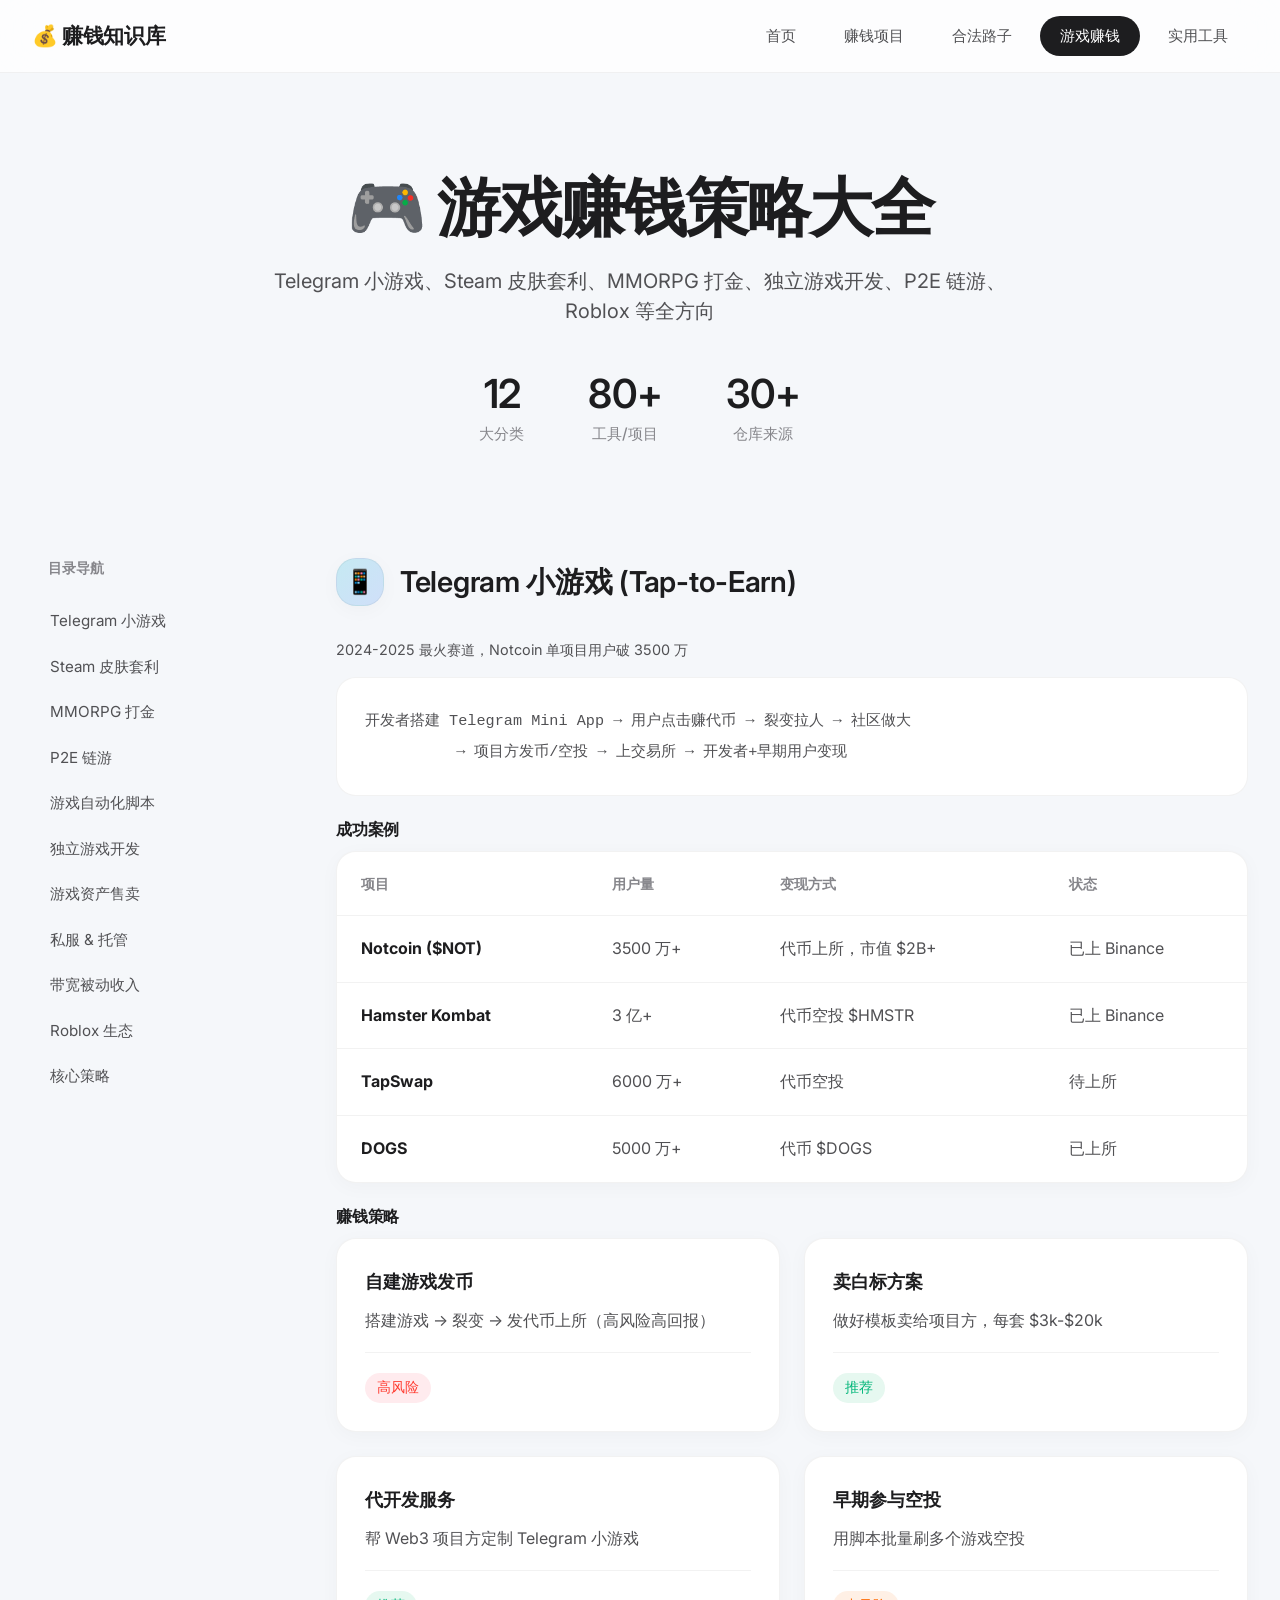
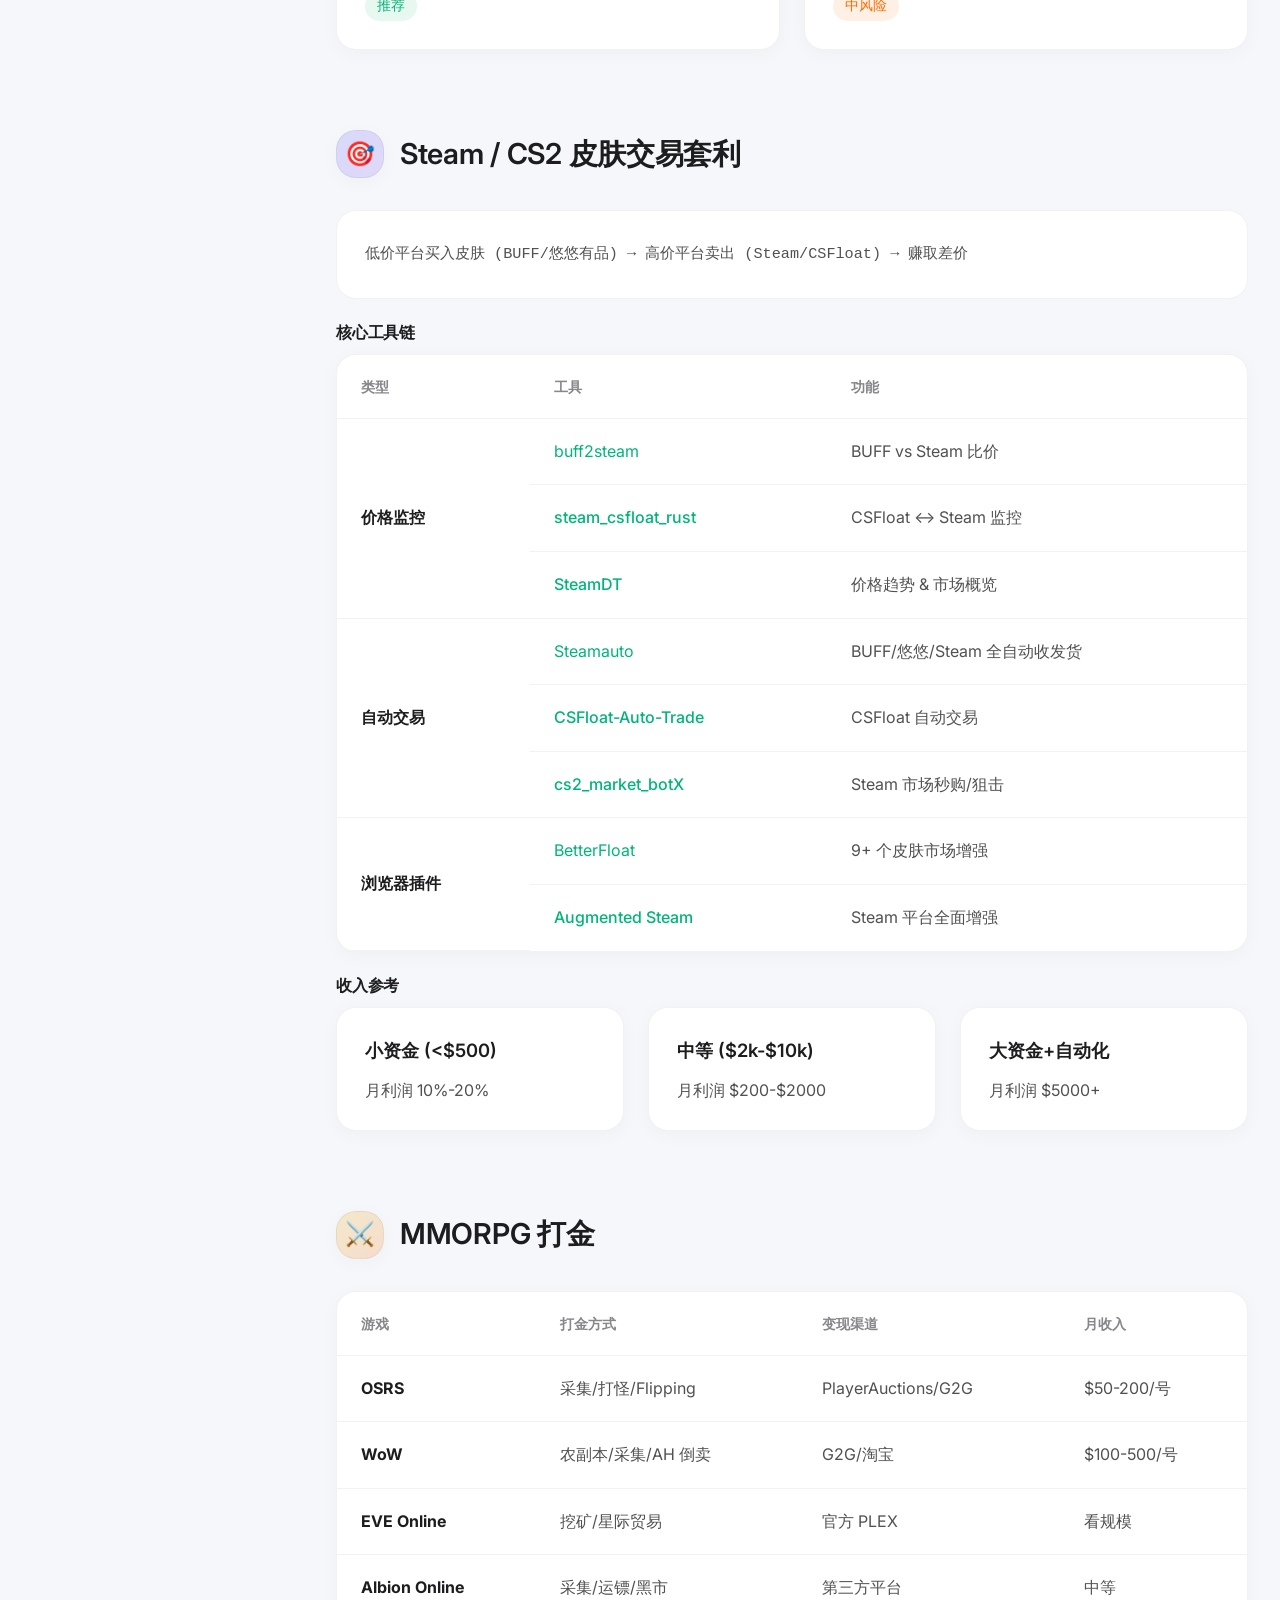
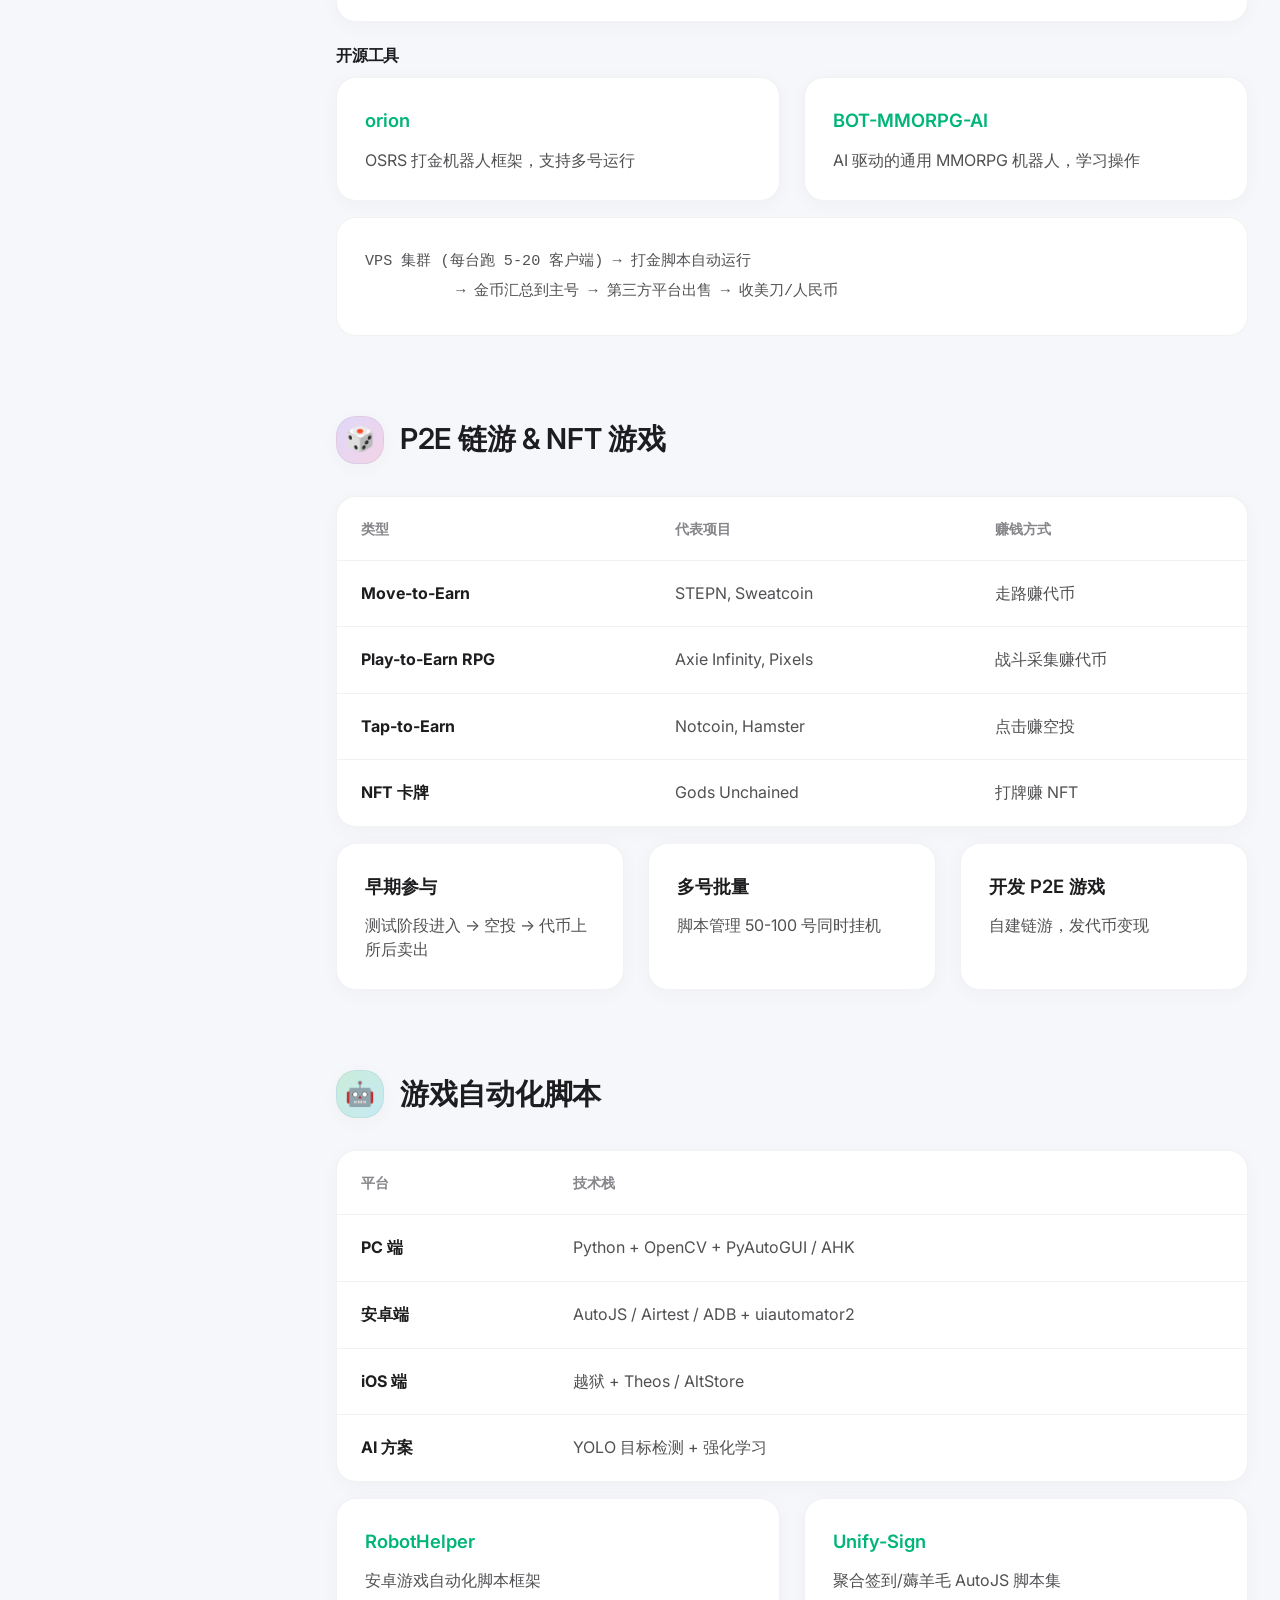
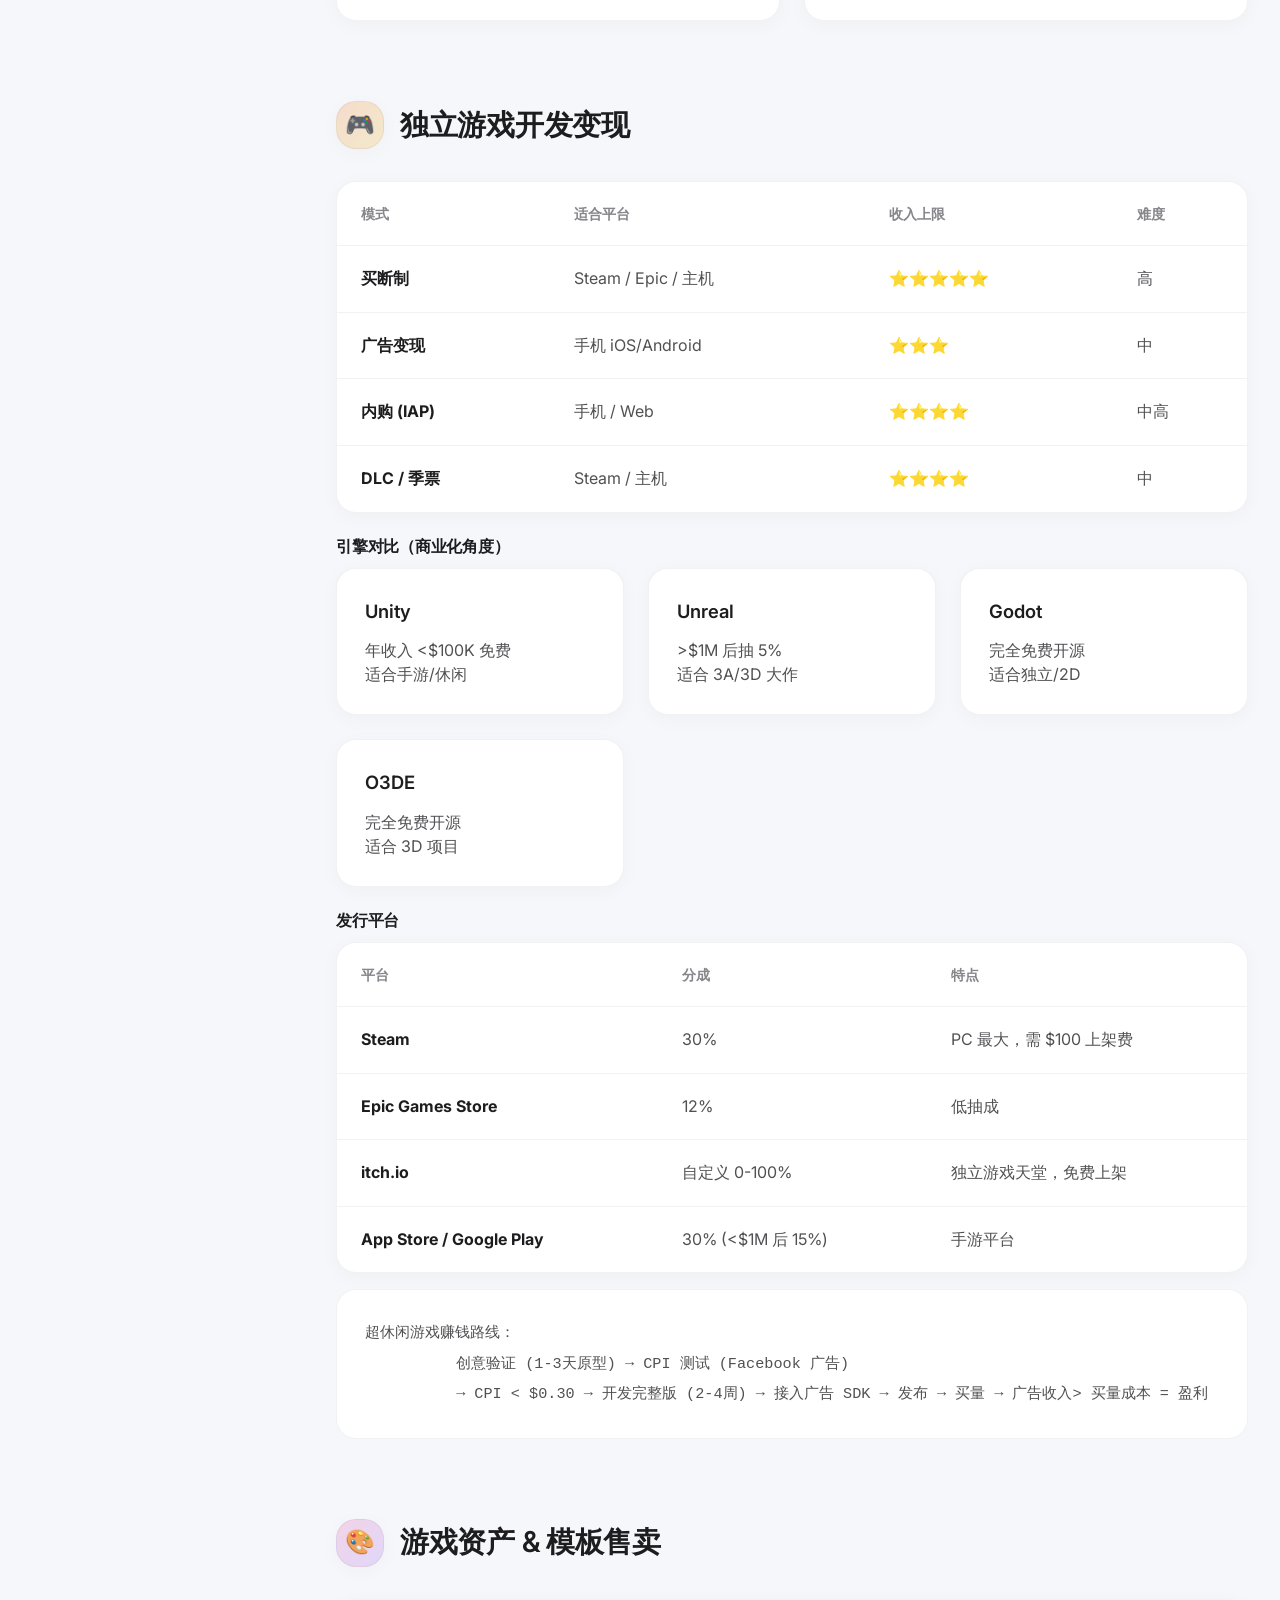
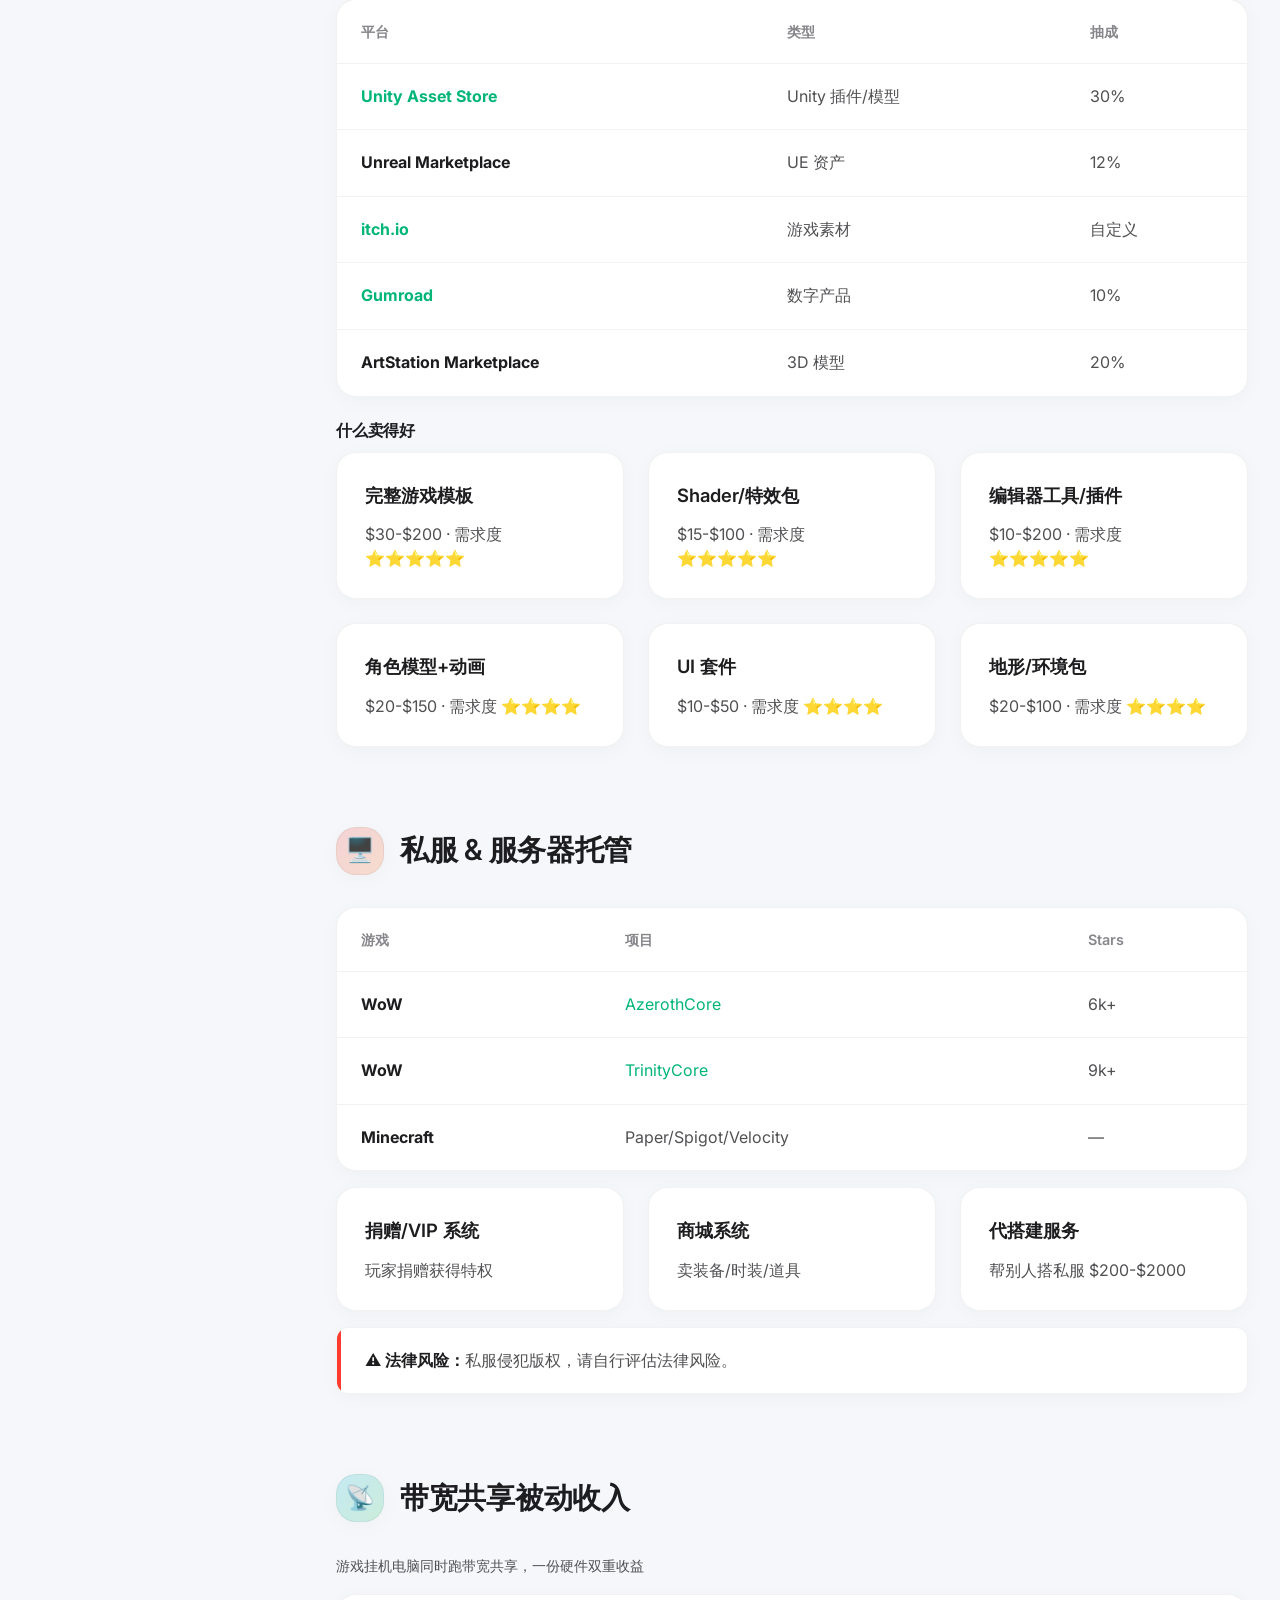
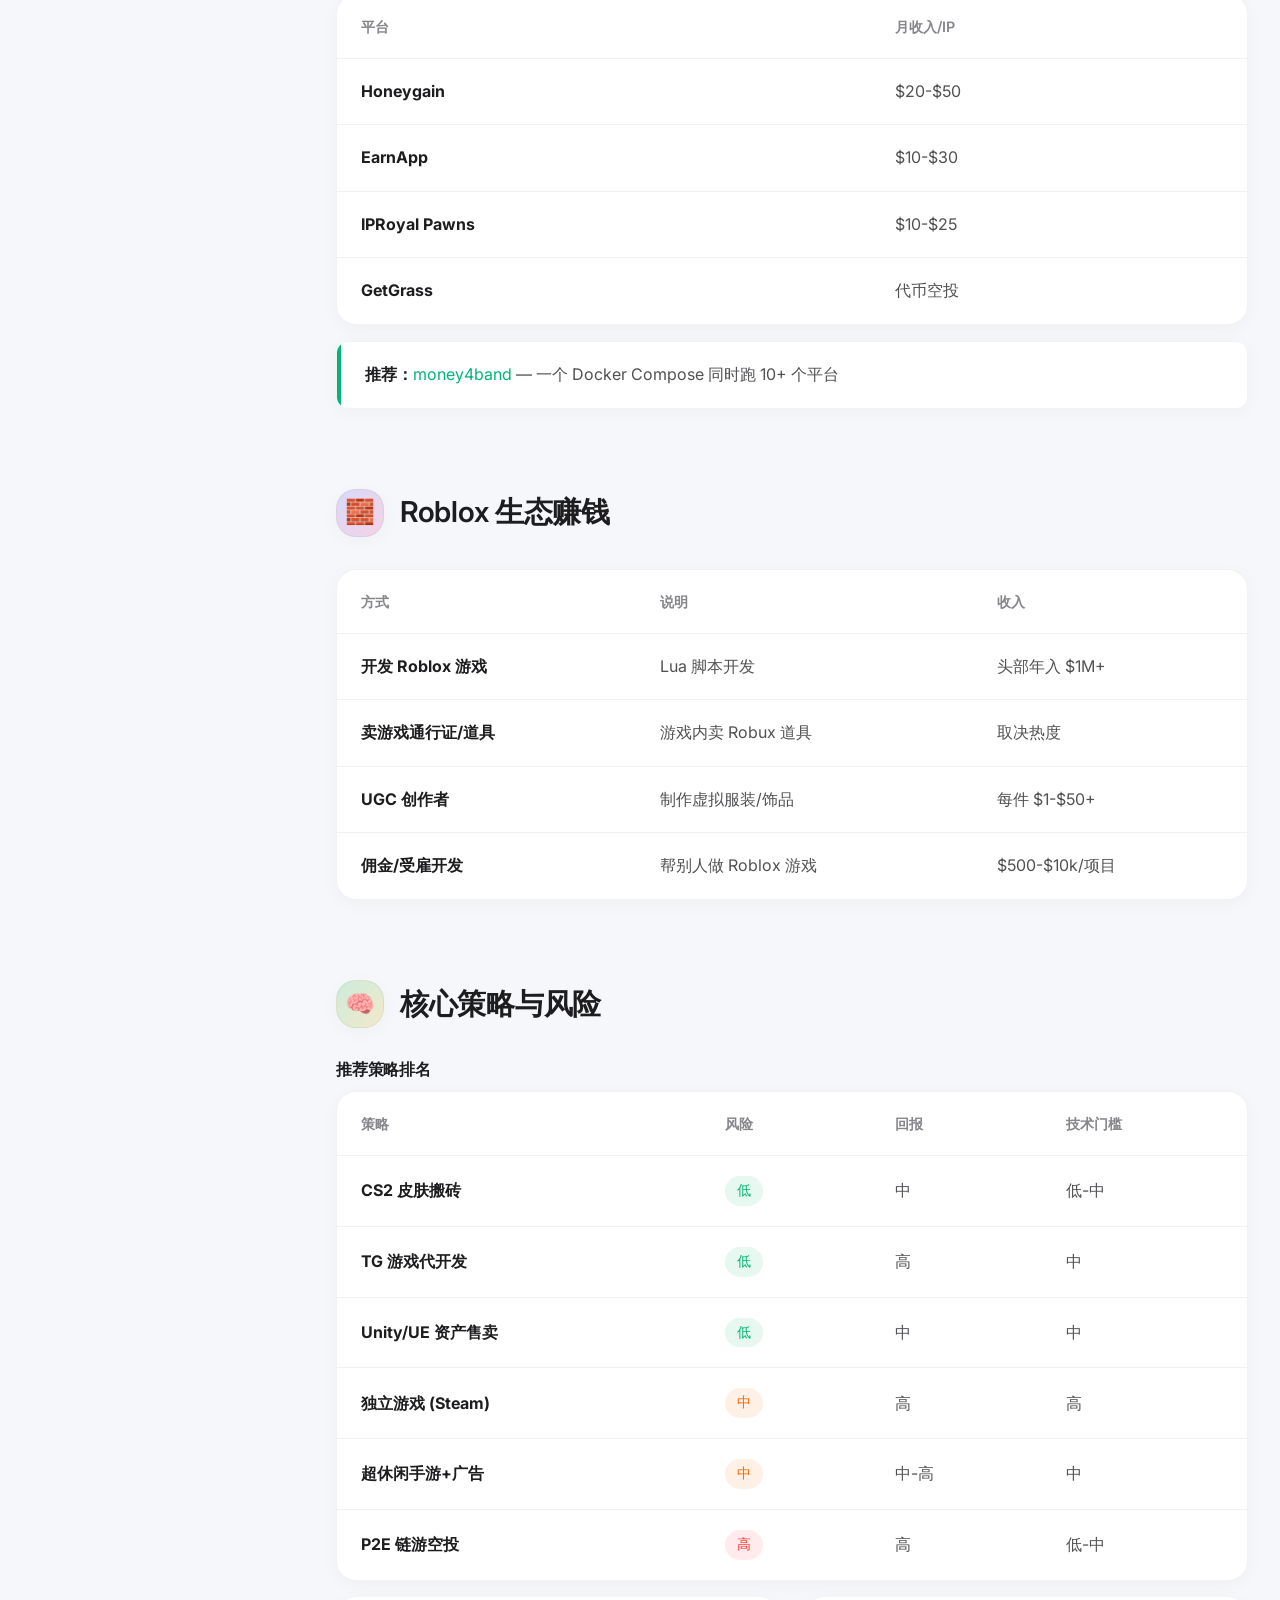
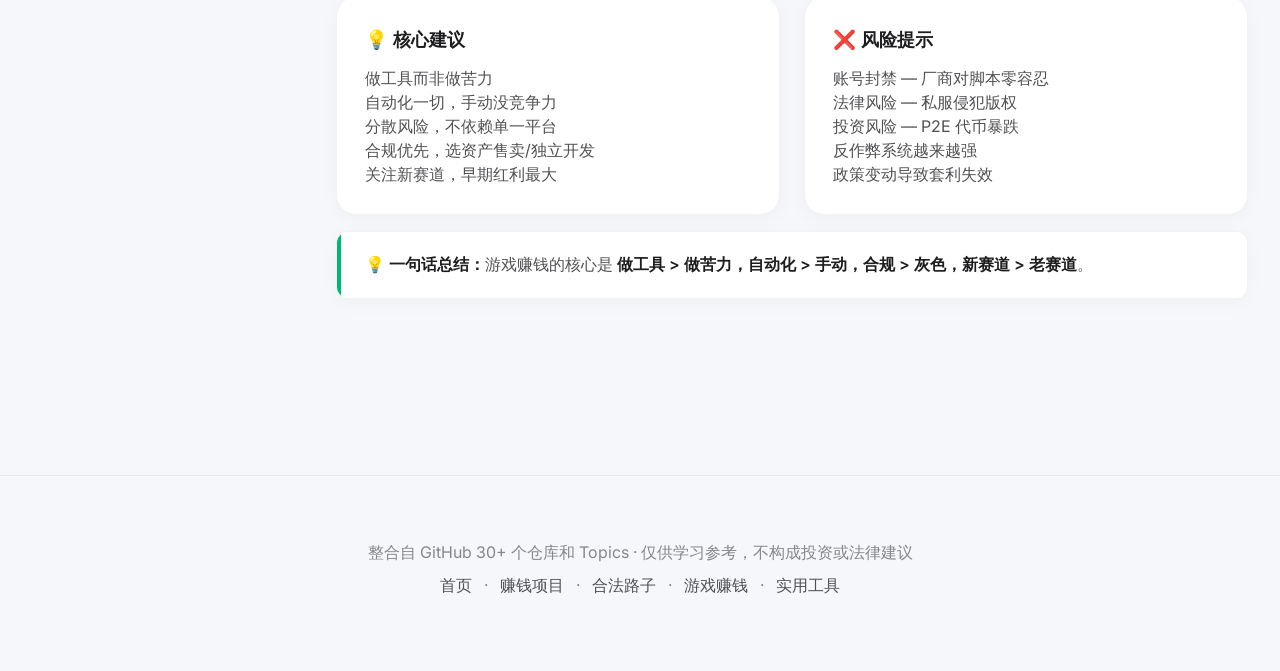
==== commit fd913d5d: "refactor: 提取共享 main.js, 移除内联样式/脚本, 修复 CSS 变量, 统一 footer" ====
--- a/games.html
+++ b/games.html
@@ -1,350 +1,758 @@
 <!DOCTYPE html>
 <html lang="zh-CN">
+
 <head>
-<meta charset="UTF-8">
-<meta name="viewport" content="width=device-width, initial-scale=1.0">
-<title>游戏赚钱策略大全 - 程序员赚钱知识库</title>
-<link rel="stylesheet" href="style.css">
+  <meta charset="UTF-8">
+  <meta name="viewport" content="width=device-width, initial-scale=1.0">
+  <title>游戏赚钱策略大全 - 程序员赚钱知识库</title>
+  <link rel="stylesheet" href="style.css">
 </head>
+
 <body>
 
-<nav class="nav">
-  <div class="nav-inner">
-    <a href="index.html" class="nav-logo">💰 赚钱知识库</a>
-    <button class="menu-btn" onclick="document.querySelector('.nav-links').classList.toggle('open')">☰</button>
-    <div class="nav-links">
-      <a href="index.html">首页</a>
-      <a href="projects.html">赚钱项目</a>
-      <a href="legal.html">合法路子</a>
-      <a href="games.html" class="active">游戏赚钱</a>
+  <nav class="nav">
+    <div class="nav-inner">
+      <a href="index.html" class="nav-logo">💰 赚钱知识库</a>
+      <button class="menu-btn" onclick="document.querySelector('.nav-links').classList.toggle('open')">☰</button>
+      <div class="nav-links">
+        <a href="index.html">首页</a>
+        <a href="projects.html">赚钱项目</a>
+        <a href="legal.html">合法路子</a>
+        <a href="games.html" class="active">游戏赚钱</a>
+        <a href="tools.html">实用工具</a>
+      </div>
+    </div>
+  </nav>
+
+  <section class="hero">
+    <h1>🎮 游戏赚钱策略大全</h1>
+    <p>Telegram 小游戏、Steam 皮肤套利、MMORPG 打金、独立游戏开发、P2E 链游、Roblox 等全方向</p>
+    <div class="stats">
+      <div class="stat">
+        <div class="stat-val">12</div>
+        <div class="stat-label">大分类</div>
+      </div>
+      <div class="stat">
+        <div class="stat-val">80+</div>
+        <div class="stat-label">工具/项目</div>
+      </div>
+      <div class="stat">
+        <div class="stat-val">30+</div>
+        <div class="stat-label">仓库来源</div>
+      </div>
+    </div>
+  </section>
+
+  <div class="page-layout">
+    <aside class="toc-sidebar">
+      <div class="toc-title">目录导航</div>
+      <a href="#tg">Telegram 小游戏</a>
+      <a href="#steam">Steam 皮肤套利</a>
+      <a href="#gold">MMORPG 打金</a>
+      <a href="#p2e">P2E 链游</a>
+      <a href="#bot">游戏自动化脚本</a>
+      <a href="#indie">独立游戏开发</a>
+      <a href="#asset">游戏资产售卖</a>
+      <a href="#server">私服 & 托管</a>
+      <a href="#band">带宽被动收入</a>
+      <a href="#roblox">Roblox 生态</a>
+      <a href="#strategy">核心策略</a>
+    </aside>
+
+    <main class="page-main">
+
+      <!-- TG -->
+      <section class="section" id="tg">
+        <h2 class="section-title"><span class="icon"
+            style="background:linear-gradient(135deg,rgba(6,182,212,0.2),rgba(59,130,246,0.2))">📱</span> Telegram 小游戏
+          (Tap-to-Earn)</h2>
+        <p class="text-sm mb-2" style="color:var(--text2)">2024-2025 最火赛道，Notcoin 单项目用户破 3500 万</p>
+        <div class="flow">开发者搭建 Telegram Mini App → 用户点击赚代币 → 裂变拉人 → 社区做大
+          → 项目方发币/空投 → 上交易所 → 开发者+早期用户变现</div>
+        <h3 style="font-size:1rem;margin:1.5rem 0 .75rem">成功案例</h3>
+        <div class="table-wrap">
+          <table>
+            <thead>
+              <tr>
+                <th>项目</th>
+                <th>用户量</th>
+                <th>变现方式</th>
+                <th>状态</th>
+              </tr>
+            </thead>
+            <tbody>
+              <tr>
+                <td><strong>Notcoin ($NOT)</strong></td>
+                <td>3500 万+</td>
+                <td>代币上所，市值 $2B+</td>
+                <td>已上 Binance</td>
+              </tr>
+              <tr>
+                <td><strong>Hamster Kombat</strong></td>
+                <td>3 亿+</td>
+                <td>代币空投 $HMSTR</td>
+                <td>已上 Binance</td>
+              </tr>
+              <tr>
+                <td><strong>TapSwap</strong></td>
+                <td>6000 万+</td>
+                <td>代币空投</td>
+                <td>待上所</td>
+              </tr>
+              <tr>
+                <td><strong>DOGS</strong></td>
+                <td>5000 万+</td>
+                <td>代币 $DOGS</td>
+                <td>已上所</td>
+              </tr>
+            </tbody>
+          </table>
+        </div>
+        <h3 style="font-size:1rem;margin:1.5rem 0 .75rem">赚钱策略</h3>
+        <div class="cards cards-2">
+          <div class="card">
+            <div class="card-title">自建游戏发币</div>
+            <div class="card-desc">搭建游戏 → 裂变 → 发代币上所（高风险高回报）</div>
+            <div class="card-footer"><span class="tag tag-red">高风险</span></div>
+          </div>
+          <div class="card">
+            <div class="card-title">卖白标方案</div>
+            <div class="card-desc">做好模板卖给项目方，每套 $3k-$20k</div>
+            <div class="card-footer"><span class="tag tag-green">推荐</span></div>
+          </div>
+          <div class="card">
+            <div class="card-title">代开发服务</div>
+            <div class="card-desc">帮 Web3 项目方定制 Telegram 小游戏</div>
+            <div class="card-footer"><span class="tag tag-green">推荐</span></div>
+          </div>
+          <div class="card">
+            <div class="card-title">早期参与空投</div>
+            <div class="card-desc">用脚本批量刷多个游戏空投</div>
+            <div class="card-footer"><span class="tag tag-yellow">中风险</span></div>
+          </div>
+        </div>
+      </section>
+
+      <!-- Steam -->
+      <section class="section" id="steam">
+        <h2 class="section-title"><span class="icon"
+            style="background:linear-gradient(135deg,rgba(99,102,241,0.2),rgba(139,92,246,0.2))">🎯</span> Steam / CS2
+          皮肤交易套利</h2>
+        <div class="flow">低价平台买入皮肤 (BUFF/悠悠有品) → 高价平台卖出 (Steam/CSFloat) → 赚取差价</div>
+        <h3 style="font-size:1rem;margin:1.5rem 0 .75rem">核心工具链</h3>
+        <div class="table-wrap">
+          <table>
+            <thead>
+              <tr>
+                <th>类型</th>
+                <th>工具</th>
+                <th>功能</th>
+              </tr>
+            </thead>
+            <tbody>
+              <tr>
+                <td rowspan="3"><strong>价格监控</strong></td>
+                <td><a href="https://github.com/hldh214/buff2steam" target="_blank">buff2steam</a></td>
+                <td>BUFF vs Steam 比价</td>
+              </tr>
+              <tr>
+                <td><a href="https://github.com/Soniclev/steam_csfloat_rust" target="_blank">steam_csfloat_rust</a></td>
+                <td>CSFloat ↔ Steam 监控</td>
+              </tr>
+              <tr>
+                <td><a href="https://steamdt.com/en" target="_blank">SteamDT</a></td>
+                <td>价格趋势 & 市场概览</td>
+              </tr>
+              <tr>
+                <td rowspan="3"><strong>自动交易</strong></td>
+                <td><a href="https://github.com/Steamauto/Steamauto" target="_blank">Steamauto</a></td>
+                <td>BUFF/悠悠/Steam 全自动收发货</td>
+              </tr>
+              <tr>
+                <td><a href="https://github.com/gradinazz/CSFloat-Auto-Trade" target="_blank">CSFloat-Auto-Trade</a>
+                </td>
+                <td>CSFloat 自动交易</td>
+              </tr>
+              <tr>
+                <td><a href="https://github.com/FatSquare/cs2_market_botX" target="_blank">cs2_market_botX</a></td>
+                <td>Steam 市场秒购/狙击</td>
+              </tr>
+              <tr>
+                <td rowspan="2"><strong>浏览器插件</strong></td>
+                <td><a href="https://github.com/GODrums/BetterFloat" target="_blank">BetterFloat</a></td>
+                <td>9+ 个皮肤市场增强</td>
+              </tr>
+              <tr>
+                <td><a href="https://github.com/IsThereAnyDeal/AugmentedSteam" target="_blank">Augmented Steam</a></td>
+                <td>Steam 平台全面增强</td>
+              </tr>
+            </tbody>
+          </table>
+        </div>
+        <h3 style="font-size:1rem;margin:1.5rem 0 .75rem">收入参考</h3>
+        <div class="cards cards-3">
+          <div class="card">
+            <div class="card-title">小资金 (&lt;$500)</div>
+            <div class="card-desc">月利润 10%-20%</div>
+          </div>
+          <div class="card">
+            <div class="card-title">中等 ($2k-$10k)</div>
+            <div class="card-desc">月利润 $200-$2000</div>
+          </div>
+          <div class="card">
+            <div class="card-title">大资金+自动化</div>
+            <div class="card-desc">月利润 $5000+</div>
+          </div>
+        </div>
+      </section>
+
+      <!-- Gold Farming -->
+      <section class="section" id="gold">
+        <h2 class="section-title"><span class="icon"
+            style="background:linear-gradient(135deg,rgba(234,179,8,0.2),rgba(249,115,22,0.2))">⚔️</span> MMORPG 打金</h2>
+        <div class="table-wrap">
+          <table>
+            <thead>
+              <tr>
+                <th>游戏</th>
+                <th>打金方式</th>
+                <th>变现渠道</th>
+                <th>月收入</th>
+              </tr>
+            </thead>
+            <tbody>
+              <tr>
+                <td><strong>OSRS</strong></td>
+                <td>采集/打怪/Flipping</td>
+                <td>PlayerAuctions/G2G</td>
+                <td>$50-200/号</td>
+              </tr>
+              <tr>
+                <td><strong>WoW</strong></td>
+                <td>农副本/采集/AH 倒卖</td>
+                <td>G2G/淘宝</td>
+                <td>$100-500/号</td>
+              </tr>
+              <tr>
+                <td><strong>EVE Online</strong></td>
+                <td>挖矿/星际贸易</td>
+                <td>官方 PLEX</td>
+                <td>看规模</td>
+              </tr>
+              <tr>
+                <td><strong>Albion Online</strong></td>
+                <td>采集/运镖/黑市</td>
+                <td>第三方平台</td>
+                <td>中等</td>
+              </tr>
+            </tbody>
+          </table>
+        </div>
+        <h3 style="font-size:1rem;margin:1.5rem 0 .75rem">开源工具</h3>
+        <div class="cards cards-2">
+          <div class="card">
+            <div class="card-title"><a href="https://github.com/fmorris2/orion" target="_blank">orion</a></div>
+            <div class="card-desc">OSRS 打金机器人框架，支持多号运行</div>
+          </div>
+          <div class="card">
+            <div class="card-title"><a href="https://github.com/ruslanmv/BOT-MMORPG-AI"
+                target="_blank">BOT-MMORPG-AI</a></div>
+            <div class="card-desc">AI 驱动的通用 MMORPG 机器人，学习操作</div>
+          </div>
+        </div>
+        <div class="flow mt-2">VPS 集群 (每台跑 5-20 客户端) → 打金脚本自动运行
+          → 金币汇总到主号 → 第三方平台出售 → 收美刀/人民币</div>
+      </section>
+
+      <!-- P2E -->
+      <section class="section" id="p2e">
+        <h2 class="section-title"><span class="icon"
+            style="background:linear-gradient(135deg,rgba(139,92,246,0.2),rgba(236,72,153,0.2))">🎲</span> P2E 链游 & NFT
+          游戏</h2>
+        <div class="table-wrap">
+          <table>
+            <thead>
+              <tr>
+                <th>类型</th>
+                <th>代表项目</th>
+                <th>赚钱方式</th>
+              </tr>
+            </thead>
+            <tbody>
+              <tr>
+                <td><strong>Move-to-Earn</strong></td>
+                <td>STEPN, Sweatcoin</td>
+                <td>走路赚代币</td>
+              </tr>
+              <tr>
+                <td><strong>Play-to-Earn RPG</strong></td>
+                <td>Axie Infinity, Pixels</td>
+                <td>战斗采集赚代币</td>
+              </tr>
+              <tr>
+                <td><strong>Tap-to-Earn</strong></td>
+                <td>Notcoin, Hamster</td>
+                <td>点击赚空投</td>
+              </tr>
+              <tr>
+                <td><strong>NFT 卡牌</strong></td>
+                <td>Gods Unchained</td>
+                <td>打牌赚 NFT</td>
+              </tr>
+            </tbody>
+          </table>
+        </div>
+        <div class="cards cards-3 mt-2">
+          <div class="card">
+            <div class="card-title">早期参与</div>
+            <div class="card-desc">测试阶段进入 → 空投 → 代币上所后卖出</div>
+          </div>
+          <div class="card">
+            <div class="card-title">多号批量</div>
+            <div class="card-desc">脚本管理 50-100 号同时挂机</div>
+          </div>
+          <div class="card">
+            <div class="card-title">开发 P2E 游戏</div>
+            <div class="card-desc">自建链游，发代币变现</div>
+          </div>
+        </div>
+      </section>
+
+      <!-- Bot -->
+      <section class="section" id="bot">
+        <h2 class="section-title"><span class="icon"
+            style="background:linear-gradient(135deg,rgba(34,197,94,0.2),rgba(6,182,212,0.2))">🤖</span> 游戏自动化脚本</h2>
+        <div class="table-wrap">
+          <table>
+            <thead>
+              <tr>
+                <th>平台</th>
+                <th>技术栈</th>
+              </tr>
+            </thead>
+            <tbody>
+              <tr>
+                <td><strong>PC 端</strong></td>
+                <td>Python + OpenCV + PyAutoGUI / AHK</td>
+              </tr>
+              <tr>
+                <td><strong>安卓端</strong></td>
+                <td>AutoJS / Airtest / ADB + uiautomator2</td>
+              </tr>
+              <tr>
+                <td><strong>iOS 端</strong></td>
+                <td>越狱 + Theos / AltStore</td>
+              </tr>
+              <tr>
+                <td><strong>AI 方案</strong></td>
+                <td>YOLO 目标检测 + 强化学习</td>
+              </tr>
+            </tbody>
+          </table>
+        </div>
+        <div class="cards cards-2 mt-2">
+          <div class="card">
+            <div class="card-title"><a href="https://github.com/Jinnrry/RobotHelper" target="_blank">RobotHelper</a>
+            </div>
+            <div class="card-desc">安卓游戏自动化脚本框架</div>
+          </div>
+          <div class="card">
+            <div class="card-title"><a href="https://github.com/TonyJiangWJ/Unify-Sign" target="_blank">Unify-Sign</a>
+            </div>
+            <div class="card-desc">聚合签到/薅羊毛 AutoJS 脚本集</div>
+          </div>
+        </div>
+      </section>
+
+      <!-- Indie Game -->
+      <section class="section" id="indie">
+        <h2 class="section-title"><span class="icon"
+            style="background:linear-gradient(135deg,rgba(249,115,22,0.2),rgba(234,179,8,0.2))">🎮</span> 独立游戏开发变现</h2>
+        <div class="table-wrap">
+          <table>
+            <thead>
+              <tr>
+                <th>模式</th>
+                <th>适合平台</th>
+                <th>收入上限</th>
+                <th>难度</th>
+              </tr>
+            </thead>
+            <tbody>
+              <tr>
+                <td><strong>买断制</strong></td>
+                <td>Steam / Epic / 主机</td>
+                <td>⭐⭐⭐⭐⭐</td>
+                <td>高</td>
+              </tr>
+              <tr>
+                <td><strong>广告变现</strong></td>
+                <td>手机 iOS/Android</td>
+                <td>⭐⭐⭐</td>
+                <td>中</td>
+              </tr>
+              <tr>
+                <td><strong>内购 (IAP)</strong></td>
+                <td>手机 / Web</td>
+                <td>⭐⭐⭐⭐</td>
+                <td>中高</td>
+              </tr>
+              <tr>
+                <td><strong>DLC / 季票</strong></td>
+                <td>Steam / 主机</td>
+                <td>⭐⭐⭐⭐</td>
+                <td>中</td>
+              </tr>
+            </tbody>
+          </table>
+        </div>
+        <h3 style="font-size:1rem;margin:1.5rem 0 .75rem">引擎对比（商业化角度）</h3>
+        <div class="cards cards-4">
+          <div class="card">
+            <div class="card-title">Unity</div>
+            <div class="card-desc">年收入 &lt;$100K 免费<br>适合手游/休闲</div>
+          </div>
+          <div class="card">
+            <div class="card-title">Unreal</div>
+            <div class="card-desc">&gt;$1M 后抽 5%<br>适合 3A/3D 大作</div>
+          </div>
+          <div class="card">
+            <div class="card-title">Godot</div>
+            <div class="card-desc">完全免费开源<br>适合独立/2D</div>
+          </div>
+          <div class="card">
+            <div class="card-title">O3DE</div>
+            <div class="card-desc">完全免费开源<br>适合 3D 项目</div>
+          </div>
+        </div>
+        <h3 style="font-size:1rem;margin:1.5rem 0 .75rem">发行平台</h3>
+        <div class="table-wrap">
+          <table>
+            <thead>
+              <tr>
+                <th>平台</th>
+                <th>分成</th>
+                <th>特点</th>
+              </tr>
+            </thead>
+            <tbody>
+              <tr>
+                <td><strong>Steam</strong></td>
+                <td>30%</td>
+                <td>PC 最大，需 $100 上架费</td>
+              </tr>
+              <tr>
+                <td><strong>Epic Games Store</strong></td>
+                <td>12%</td>
+                <td>低抽成</td>
+              </tr>
+              <tr>
+                <td><strong>itch.io</strong></td>
+                <td>自定义 0-100%</td>
+                <td>独立游戏天堂，免费上架</td>
+              </tr>
+              <tr>
+                <td><strong>App Store / Google Play</strong></td>
+                <td>30% (&lt;$1M 后 15%)</td>
+                <td>手游平台</td>
+              </tr>
+            </tbody>
+          </table>
+        </div>
+        <div class="flow mt-2">超休闲游戏赚钱路线：
+          创意验证 (1-3天原型) → CPI 测试 (Facebook 广告)
+          → CPI < $0.30 → 开发完整版 (2-4周) → 接入广告 SDK → 发布 → 买量 → 广告收入> 买量成本 = 盈利</div>
+      </section>
+
+      <!-- Asset -->
+      <section class="section" id="asset">
+        <h2 class="section-title"><span class="icon"
+            style="background:linear-gradient(135deg,rgba(236,72,153,0.2),rgba(139,92,246,0.2))">🎨</span> 游戏资产 & 模板售卖
+        </h2>
+        <div class="table-wrap">
+          <table>
+            <thead>
+              <tr>
+                <th>平台</th>
+                <th>类型</th>
+                <th>抽成</th>
+              </tr>
+            </thead>
+            <tbody>
+              <tr>
+                <td><a href="https://assetstore.unity.com/" target="_blank"><strong>Unity Asset Store</strong></a></td>
+                <td>Unity 插件/模型</td>
+                <td>30%</td>
+              </tr>
+              <tr>
+                <td><strong>Unreal Marketplace</strong></td>
+                <td>UE 资产</td>
+                <td>12%</td>
+              </tr>
+              <tr>
+                <td><a href="https://itch.io/" target="_blank"><strong>itch.io</strong></a></td>
+                <td>游戏素材</td>
+                <td>自定义</td>
+              </tr>
+              <tr>
+                <td><a href="https://gumroad.com/" target="_blank"><strong>Gumroad</strong></a></td>
+                <td>数字产品</td>
+                <td>10%</td>
+              </tr>
+              <tr>
+                <td><strong>ArtStation Marketplace</strong></td>
+                <td>3D 模型</td>
+                <td>20%</td>
+              </tr>
+            </tbody>
+          </table>
+        </div>
+        <h3 style="font-size:1rem;margin:1.5rem 0 .75rem">什么卖得好</h3>
+        <div class="cards cards-3">
+          <div class="card">
+            <div class="card-title">完整游戏模板</div>
+            <div class="card-desc">$30-$200 · 需求度 ⭐⭐⭐⭐⭐</div>
+          </div>
+          <div class="card">
+            <div class="card-title">Shader/特效包</div>
+            <div class="card-desc">$15-$100 · 需求度 ⭐⭐⭐⭐⭐</div>
+          </div>
+          <div class="card">
+            <div class="card-title">编辑器工具/插件</div>
+            <div class="card-desc">$10-$200 · 需求度 ⭐⭐⭐⭐⭐</div>
+          </div>
+          <div class="card">
+            <div class="card-title">角色模型+动画</div>
+            <div class="card-desc">$20-$150 · 需求度 ⭐⭐⭐⭐</div>
+          </div>
+          <div class="card">
+            <div class="card-title">UI 套件</div>
+            <div class="card-desc">$10-$50 · 需求度 ⭐⭐⭐⭐</div>
+          </div>
+          <div class="card">
+            <div class="card-title">地形/环境包</div>
+            <div class="card-desc">$20-$100 · 需求度 ⭐⭐⭐⭐</div>
+          </div>
+        </div>
+      </section>
+
+      <!-- Server -->
+      <section class="section" id="server">
+        <h2 class="section-title"><span class="icon"
+            style="background:linear-gradient(135deg,rgba(239,68,68,0.2),rgba(249,115,22,0.2))">🖥️</span> 私服 & 服务器托管
+        </h2>
+        <div class="table-wrap">
+          <table>
+            <thead>
+              <tr>
+                <th>游戏</th>
+                <th>项目</th>
+                <th>Stars</th>
+              </tr>
+            </thead>
+            <tbody>
+              <tr>
+                <td><strong>WoW</strong></td>
+                <td><a href="https://github.com/azerothcore/azerothcore-wotlk" target="_blank">AzerothCore</a></td>
+                <td>6k+</td>
+              </tr>
+              <tr>
+                <td><strong>WoW</strong></td>
+                <td><a href="https://github.com/TrinityCore/TrinityCore" target="_blank">TrinityCore</a></td>
+                <td>9k+</td>
+              </tr>
+              <tr>
+                <td><strong>Minecraft</strong></td>
+                <td>Paper/Spigot/Velocity</td>
+                <td>—</td>
+              </tr>
+            </tbody>
+          </table>
+        </div>
+        <div class="cards cards-3 mt-2">
+          <div class="card">
+            <div class="card-title">捐赠/VIP 系统</div>
+            <div class="card-desc">玩家捐赠获得特权</div>
+          </div>
+          <div class="card">
+            <div class="card-title">商城系统</div>
+            <div class="card-desc">卖装备/时装/道具</div>
+          </div>
+          <div class="card">
+            <div class="card-title">代搭建服务</div>
+            <div class="card-desc">帮别人搭私服 $200-$2000</div>
+          </div>
+        </div>
+        <div class="tip-red tip mt-2"><strong>⚠️ 法律风险：</strong>私服侵犯版权，请自行评估法律风险。</div>
+      </section>
+
+      <!-- Bandwidth -->
+      <section class="section" id="band">
+        <h2 class="section-title"><span class="icon"
+            style="background:linear-gradient(135deg,rgba(6,182,212,0.2),rgba(34,197,94,0.2))">📡</span> 带宽共享被动收入</h2>
+        <p class="text-sm mb-2" style="color:var(--text2)">游戏挂机电脑同时跑带宽共享，一份硬件双重收益</p>
+        <div class="table-wrap">
+          <table>
+            <thead>
+              <tr>
+                <th>平台</th>
+                <th>月收入/IP</th>
+              </tr>
+            </thead>
+            <tbody>
+              <tr>
+                <td><strong>Honeygain</strong></td>
+                <td>$20-$50</td>
+              </tr>
+              <tr>
+                <td><strong>EarnApp</strong></td>
+                <td>$10-$30</td>
+              </tr>
+              <tr>
+                <td><strong>IPRoyal Pawns</strong></td>
+                <td>$10-$25</td>
+              </tr>
+              <tr>
+                <td><strong>GetGrass</strong></td>
+                <td>代币空投</td>
+              </tr>
+            </tbody>
+          </table>
+        </div>
+        <div class="tip mt-2"><strong>推荐：</strong><a href="https://github.com/MRColorR/money4band"
+            target="_blank">money4band</a> — 一个 Docker Compose 同时跑 10+ 个平台</div>
+      </section>
+
+      <!-- Roblox -->
+      <section class="section" id="roblox">
+        <h2 class="section-title"><span class="icon"
+            style="background:linear-gradient(135deg,rgba(99,102,241,0.2),rgba(236,72,153,0.2))">🧱</span> Roblox 生态赚钱
+        </h2>
+        <div class="table-wrap">
+          <table>
+            <thead>
+              <tr>
+                <th>方式</th>
+                <th>说明</th>
+                <th>收入</th>
+              </tr>
+            </thead>
+            <tbody>
+              <tr>
+                <td><strong>开发 Roblox 游戏</strong></td>
+                <td>Lua 脚本开发</td>
+                <td>头部年入 $1M+</td>
+              </tr>
+              <tr>
+                <td><strong>卖游戏通行证/道具</strong></td>
+                <td>游戏内卖 Robux 道具</td>
+                <td>取决热度</td>
+              </tr>
+              <tr>
+                <td><strong>UGC 创作者</strong></td>
+                <td>制作虚拟服装/饰品</td>
+                <td>每件 $1-$50+</td>
+              </tr>
+              <tr>
+                <td><strong>佣金/受雇开发</strong></td>
+                <td>帮别人做 Roblox 游戏</td>
+                <td>$500-$10k/项目</td>
+              </tr>
+            </tbody>
+          </table>
+        </div>
+      </section>
+
+      <!-- Strategy -->
+      <section class="section" id="strategy">
+        <h2 class="section-title"><span class="icon"
+            style="background:linear-gradient(135deg,rgba(34,197,94,0.2),rgba(234,179,8,0.2))">🧠</span> 核心策略与风险</h2>
+        <h3 style="font-size:1rem;margin:0 0 .75rem">推荐策略排名</h3>
+        <div class="table-wrap">
+          <table>
+            <thead>
+              <tr>
+                <th>策略</th>
+                <th>风险</th>
+                <th>回报</th>
+                <th>技术门槛</th>
+              </tr>
+            </thead>
+            <tbody>
+              <tr>
+                <td><strong>CS2 皮肤搬砖</strong></td>
+                <td><span class="tag tag-green">低</span></td>
+                <td>中</td>
+                <td>低-中</td>
+              </tr>
+              <tr>
+                <td><strong>TG 游戏代开发</strong></td>
+                <td><span class="tag tag-green">低</span></td>
+                <td>高</td>
+                <td>中</td>
+              </tr>
+              <tr>
+                <td><strong>Unity/UE 资产售卖</strong></td>
+                <td><span class="tag tag-green">低</span></td>
+                <td>中</td>
+                <td>中</td>
+              </tr>
+              <tr>
+                <td><strong>独立游戏 (Steam)</strong></td>
+                <td><span class="tag tag-yellow">中</span></td>
+                <td>高</td>
+                <td>高</td>
+              </tr>
+              <tr>
+                <td><strong>超休闲手游+广告</strong></td>
+                <td><span class="tag tag-yellow">中</span></td>
+                <td>中-高</td>
+                <td>中</td>
+              </tr>
+              <tr>
+                <td><strong>P2E 链游空投</strong></td>
+                <td><span class="tag tag-red">高</span></td>
+                <td>高</td>
+                <td>低-中</td>
+              </tr>
+            </tbody>
+          </table>
+        </div>
+        <div class="cards cards-2 mt-2">
+          <div class="card" style="border-top:3px solid var(--green)">
+            <div class="card-title">💡 核心建议</div>
+            <div class="card-desc">
+              做工具而非做苦力<br>自动化一切，手动没竞争力<br>分散风险，不依赖单一平台<br>合规优先，选资产售卖/独立开发<br>关注新赛道，早期红利最大
+            </div>
+          </div>
+          <div class="card" style="border-top:3px solid var(--red)">
+            <div class="card-title">❌ 风险提示</div>
+            <div class="card-desc">
+              账号封禁 — 厂商对脚本零容忍<br>法律风险 — 私服侵犯版权<br>投资风险 — P2E 代币暴跌<br>反作弊系统越来越强<br>政策变动导致套利失效
+            </div>
+          </div>
+        </div>
+        <div class="tip mt-2">
+          <strong>💡 一句话总结：</strong>游戏赚钱的核心是 <strong>做工具 > 做苦力，自动化 > 手动，合规 > 灰色，新赛道 > 老赛道</strong>。
+        </div>
+      </section>
+
+    </main>
+  </div>
+
+  <footer class="footer">
+    <p>整合自 GitHub 30+ 个仓库和 Topics · 仅供学习参考，不构成投资或法律建议</p>
+    <p style="margin-top:0.5rem">
+      <a href="index.html">首页</a> ·
+      <a href="projects.html">赚钱项目</a> ·
+      <a href="legal.html">合法路子</a> ·
+      <a href="games.html">游戏赚钱</a> ·
       <a href="tools.html">实用工具</a>
-    </div>
-  </div>
-</nav>
-
-<section class="hero">
-  <h1>🎮 游戏赚钱策略大全</h1>
-  <p>Telegram 小游戏、Steam 皮肤套利、MMORPG 打金、独立游戏开发、P2E 链游、Roblox 等全方向</p>
-  <div class="stats">
-    <div class="stat"><div class="stat-val">12</div><div class="stat-label">大分类</div></div>
-    <div class="stat"><div class="stat-val">80+</div><div class="stat-label">工具/项目</div></div>
-    <div class="stat"><div class="stat-val">30+</div><div class="stat-label">仓库来源</div></div>
-  </div>
-</section>
-
-<div class="page-layout">
-  <aside class="toc-sidebar">
-    <div class="toc-title">目录导航</div>
-    <a href="#tg">Telegram 小游戏</a>
-    <a href="#steam">Steam 皮肤套利</a>
-    <a href="#gold">MMORPG 打金</a>
-    <a href="#p2e">P2E 链游</a>
-    <a href="#bot">游戏自动化脚本</a>
-    <a href="#indie">独立游戏开发</a>
-    <a href="#asset">游戏资产售卖</a>
-    <a href="#server">私服 & 托管</a>
-    <a href="#band">带宽被动收入</a>
-    <a href="#roblox">Roblox 生态</a>
-    <a href="#strategy">核心策略</a>
-  </aside>
-
-  <main class="page-main">
-
-    <!-- TG -->
-    <section class="section" id="tg">
-      <h2 class="section-title"><span class="icon" style="background:linear-gradient(135deg,rgba(6,182,212,0.2),rgba(59,130,246,0.2))">📱</span> Telegram 小游戏 (Tap-to-Earn)</h2>
-      <p class="text-sm mb-2" style="color:var(--text2)">2024-2025 最火赛道，Notcoin 单项目用户破 3500 万</p>
-      <div class="flow">开发者搭建 Telegram Mini App → 用户点击赚代币 → 裂变拉人 → 社区做大
-    → 项目方发币/空投 → 上交易所 → 开发者+早期用户变现</div>
-      <h3 style="font-size:1rem;margin:1.5rem 0 .75rem">成功案例</h3>
-      <div class="table-wrap">
-        <table>
-          <thead><tr><th>项目</th><th>用户量</th><th>变现方式</th><th>状态</th></tr></thead>
-          <tbody>
-            <tr><td><strong>Notcoin ($NOT)</strong></td><td>3500 万+</td><td>代币上所，市值 $2B+</td><td>已上 Binance</td></tr>
-            <tr><td><strong>Hamster Kombat</strong></td><td>3 亿+</td><td>代币空投 $HMSTR</td><td>已上 Binance</td></tr>
-            <tr><td><strong>TapSwap</strong></td><td>6000 万+</td><td>代币空投</td><td>待上所</td></tr>
-            <tr><td><strong>DOGS</strong></td><td>5000 万+</td><td>代币 $DOGS</td><td>已上所</td></tr>
-          </tbody>
-        </table>
-      </div>
-      <h3 style="font-size:1rem;margin:1.5rem 0 .75rem">赚钱策略</h3>
-      <div class="cards cards-2">
-        <div class="card"><div class="card-title">自建游戏发币</div><div class="card-desc">搭建游戏 → 裂变 → 发代币上所（高风险高回报）</div><div class="card-footer"><span class="tag tag-red">高风险</span></div></div>
-        <div class="card"><div class="card-title">卖白标方案</div><div class="card-desc">做好模板卖给项目方，每套 $3k-$20k</div><div class="card-footer"><span class="tag tag-green">推荐</span></div></div>
-        <div class="card"><div class="card-title">代开发服务</div><div class="card-desc">帮 Web3 项目方定制 Telegram 小游戏</div><div class="card-footer"><span class="tag tag-green">推荐</span></div></div>
-        <div class="card"><div class="card-title">早期参与空投</div><div class="card-desc">用脚本批量刷多个游戏空投</div><div class="card-footer"><span class="tag tag-yellow">中风险</span></div></div>
-      </div>
-    </section>
-
-    <!-- Steam -->
-    <section class="section" id="steam">
-      <h2 class="section-title"><span class="icon" style="background:linear-gradient(135deg,rgba(99,102,241,0.2),rgba(139,92,246,0.2))">🎯</span> Steam / CS2 皮肤交易套利</h2>
-      <div class="flow">低价平台买入皮肤 (BUFF/悠悠有品) → 高价平台卖出 (Steam/CSFloat) → 赚取差价</div>
-      <h3 style="font-size:1rem;margin:1.5rem 0 .75rem">核心工具链</h3>
-      <div class="table-wrap">
-        <table>
-          <thead><tr><th>类型</th><th>工具</th><th>功能</th></tr></thead>
-          <tbody>
-            <tr><td rowspan="3"><strong>价格监控</strong></td><td><a href="https://github.com/hldh214/buff2steam" target="_blank">buff2steam</a></td><td>BUFF vs Steam 比价</td></tr>
-            <tr><td><a href="https://github.com/Soniclev/steam_csfloat_rust" target="_blank">steam_csfloat_rust</a></td><td>CSFloat ↔ Steam 监控</td></tr>
-            <tr><td><a href="https://steamdt.com/en" target="_blank">SteamDT</a></td><td>价格趋势 & 市场概览</td></tr>
-            <tr><td rowspan="3"><strong>自动交易</strong></td><td><a href="https://github.com/Steamauto/Steamauto" target="_blank">Steamauto</a></td><td>BUFF/悠悠/Steam 全自动收发货</td></tr>
-            <tr><td><a href="https://github.com/gradinazz/CSFloat-Auto-Trade" target="_blank">CSFloat-Auto-Trade</a></td><td>CSFloat 自动交易</td></tr>
-            <tr><td><a href="https://github.com/FatSquare/cs2_market_botX" target="_blank">cs2_market_botX</a></td><td>Steam 市场秒购/狙击</td></tr>
-            <tr><td rowspan="2"><strong>浏览器插件</strong></td><td><a href="https://github.com/GODrums/BetterFloat" target="_blank">BetterFloat</a></td><td>9+ 个皮肤市场增强</td></tr>
-            <tr><td><a href="https://github.com/IsThereAnyDeal/AugmentedSteam" target="_blank">Augmented Steam</a></td><td>Steam 平台全面增强</td></tr>
-          </tbody>
-        </table>
-      </div>
-      <h3 style="font-size:1rem;margin:1.5rem 0 .75rem">收入参考</h3>
-      <div class="cards cards-3">
-        <div class="card"><div class="card-title">小资金 (&lt;$500)</div><div class="card-desc">月利润 10%-20%</div></div>
-        <div class="card"><div class="card-title">中等 ($2k-$10k)</div><div class="card-desc">月利润 $200-$2000</div></div>
-        <div class="card"><div class="card-title">大资金+自动化</div><div class="card-desc">月利润 $5000+</div></div>
-      </div>
-    </section>
-
-    <!-- Gold Farming -->
-    <section class="section" id="gold">
-      <h2 class="section-title"><span class="icon" style="background:linear-gradient(135deg,rgba(234,179,8,0.2),rgba(249,115,22,0.2))">⚔️</span> MMORPG 打金</h2>
-      <div class="table-wrap">
-        <table>
-          <thead><tr><th>游戏</th><th>打金方式</th><th>变现渠道</th><th>月收入</th></tr></thead>
-          <tbody>
-            <tr><td><strong>OSRS</strong></td><td>采集/打怪/Flipping</td><td>PlayerAuctions/G2G</td><td>$50-200/号</td></tr>
-            <tr><td><strong>WoW</strong></td><td>农副本/采集/AH 倒卖</td><td>G2G/淘宝</td><td>$100-500/号</td></tr>
-            <tr><td><strong>EVE Online</strong></td><td>挖矿/星际贸易</td><td>官方 PLEX</td><td>看规模</td></tr>
-            <tr><td><strong>Albion Online</strong></td><td>采集/运镖/黑市</td><td>第三方平台</td><td>中等</td></tr>
-          </tbody>
-        </table>
-      </div>
-      <h3 style="font-size:1rem;margin:1.5rem 0 .75rem">开源工具</h3>
-      <div class="cards cards-2">
-        <div class="card"><div class="card-title"><a href="https://github.com/fmorris2/orion" target="_blank">orion</a></div><div class="card-desc">OSRS 打金机器人框架，支持多号运行</div></div>
-        <div class="card"><div class="card-title"><a href="https://github.com/ruslanmv/BOT-MMORPG-AI" target="_blank">BOT-MMORPG-AI</a></div><div class="card-desc">AI 驱动的通用 MMORPG 机器人，学习操作</div></div>
-      </div>
-      <div class="flow mt-2">VPS 集群 (每台跑 5-20 客户端) → 打金脚本自动运行
-    → 金币汇总到主号 → 第三方平台出售 → 收美刀/人民币</div>
-    </section>
-
-    <!-- P2E -->
-    <section class="section" id="p2e">
-      <h2 class="section-title"><span class="icon" style="background:linear-gradient(135deg,rgba(139,92,246,0.2),rgba(236,72,153,0.2))">🎲</span> P2E 链游 & NFT 游戏</h2>
-      <div class="table-wrap">
-        <table>
-          <thead><tr><th>类型</th><th>代表项目</th><th>赚钱方式</th></tr></thead>
-          <tbody>
-            <tr><td><strong>Move-to-Earn</strong></td><td>STEPN, Sweatcoin</td><td>走路赚代币</td></tr>
-            <tr><td><strong>Play-to-Earn RPG</strong></td><td>Axie Infinity, Pixels</td><td>战斗采集赚代币</td></tr>
-            <tr><td><strong>Tap-to-Earn</strong></td><td>Notcoin, Hamster</td><td>点击赚空投</td></tr>
-            <tr><td><strong>NFT 卡牌</strong></td><td>Gods Unchained</td><td>打牌赚 NFT</td></tr>
-          </tbody>
-        </table>
-      </div>
-      <div class="cards cards-3 mt-2">
-        <div class="card"><div class="card-title">早期参与</div><div class="card-desc">测试阶段进入 → 空投 → 代币上所后卖出</div></div>
-        <div class="card"><div class="card-title">多号批量</div><div class="card-desc">脚本管理 50-100 号同时挂机</div></div>
-        <div class="card"><div class="card-title">开发 P2E 游戏</div><div class="card-desc">自建链游，发代币变现</div></div>
-      </div>
-    </section>
-
-    <!-- Bot -->
-    <section class="section" id="bot">
-      <h2 class="section-title"><span class="icon" style="background:linear-gradient(135deg,rgba(34,197,94,0.2),rgba(6,182,212,0.2))">🤖</span> 游戏自动化脚本</h2>
-      <div class="table-wrap">
-        <table>
-          <thead><tr><th>平台</th><th>技术栈</th></tr></thead>
-          <tbody>
-            <tr><td><strong>PC 端</strong></td><td>Python + OpenCV + PyAutoGUI / AHK</td></tr>
-            <tr><td><strong>安卓端</strong></td><td>AutoJS / Airtest / ADB + uiautomator2</td></tr>
-            <tr><td><strong>iOS 端</strong></td><td>越狱 + Theos / AltStore</td></tr>
-            <tr><td><strong>AI 方案</strong></td><td>YOLO 目标检测 + 强化学习</td></tr>
-          </tbody>
-        </table>
-      </div>
-      <div class="cards cards-2 mt-2">
-        <div class="card"><div class="card-title"><a href="https://github.com/Jinnrry/RobotHelper" target="_blank">RobotHelper</a></div><div class="card-desc">安卓游戏自动化脚本框架</div></div>
-        <div class="card"><div class="card-title"><a href="https://github.com/TonyJiangWJ/Unify-Sign" target="_blank">Unify-Sign</a></div><div class="card-desc">聚合签到/薅羊毛 AutoJS 脚本集</div></div>
-      </div>
-    </section>
-
-    <!-- Indie Game -->
-    <section class="section" id="indie">
-      <h2 class="section-title"><span class="icon" style="background:linear-gradient(135deg,rgba(249,115,22,0.2),rgba(234,179,8,0.2))">🎮</span> 独立游戏开发变现</h2>
-      <div class="table-wrap">
-        <table>
-          <thead><tr><th>模式</th><th>适合平台</th><th>收入上限</th><th>难度</th></tr></thead>
-          <tbody>
-            <tr><td><strong>买断制</strong></td><td>Steam / Epic / 主机</td><td>⭐⭐⭐⭐⭐</td><td>高</td></tr>
-            <tr><td><strong>广告变现</strong></td><td>手机 iOS/Android</td><td>⭐⭐⭐</td><td>中</td></tr>
-            <tr><td><strong>内购 (IAP)</strong></td><td>手机 / Web</td><td>⭐⭐⭐⭐</td><td>中高</td></tr>
-            <tr><td><strong>DLC / 季票</strong></td><td>Steam / 主机</td><td>⭐⭐⭐⭐</td><td>中</td></tr>
-          </tbody>
-        </table>
-      </div>
-      <h3 style="font-size:1rem;margin:1.5rem 0 .75rem">引擎对比（商业化角度）</h3>
-      <div class="cards cards-4">
-        <div class="card"><div class="card-title">Unity</div><div class="card-desc">年收入 &lt;$100K 免费<br>适合手游/休闲</div></div>
-        <div class="card"><div class="card-title">Unreal</div><div class="card-desc">&gt;$1M 后抽 5%<br>适合 3A/3D 大作</div></div>
-        <div class="card"><div class="card-title">Godot</div><div class="card-desc">完全免费开源<br>适合独立/2D</div></div>
-        <div class="card"><div class="card-title">O3DE</div><div class="card-desc">完全免费开源<br>适合 3D 项目</div></div>
-      </div>
-      <h3 style="font-size:1rem;margin:1.5rem 0 .75rem">发行平台</h3>
-      <div class="table-wrap">
-        <table>
-          <thead><tr><th>平台</th><th>分成</th><th>特点</th></tr></thead>
-          <tbody>
-            <tr><td><strong>Steam</strong></td><td>30%</td><td>PC 最大，需 $100 上架费</td></tr>
-            <tr><td><strong>Epic Games Store</strong></td><td>12%</td><td>低抽成</td></tr>
-            <tr><td><strong>itch.io</strong></td><td>自定义 0-100%</td><td>独立游戏天堂，免费上架</td></tr>
-            <tr><td><strong>App Store / Google Play</strong></td><td>30% (&lt;$1M 后 15%)</td><td>手游平台</td></tr>
-          </tbody>
-        </table>
-      </div>
-      <div class="flow mt-2">超休闲游戏赚钱路线：
-创意验证 (1-3天原型) → CPI 测试 (Facebook 广告)
-    → CPI < $0.30 → 开发完整版 (2-4周)
-    → 接入广告 SDK → 发布 → 买量 → 广告收入 > 买量成本 = 盈利</div>
-    </section>
-
-    <!-- Asset -->
-    <section class="section" id="asset">
-      <h2 class="section-title"><span class="icon" style="background:linear-gradient(135deg,rgba(236,72,153,0.2),rgba(139,92,246,0.2))">🎨</span> 游戏资产 & 模板售卖</h2>
-      <div class="table-wrap">
-        <table>
-          <thead><tr><th>平台</th><th>类型</th><th>抽成</th></tr></thead>
-          <tbody>
-            <tr><td><a href="https://assetstore.unity.com/" target="_blank"><strong>Unity Asset Store</strong></a></td><td>Unity 插件/模型</td><td>30%</td></tr>
-            <tr><td><strong>Unreal Marketplace</strong></td><td>UE 资产</td><td>12%</td></tr>
-            <tr><td><a href="https://itch.io/" target="_blank"><strong>itch.io</strong></a></td><td>游戏素材</td><td>自定义</td></tr>
-            <tr><td><a href="https://gumroad.com/" target="_blank"><strong>Gumroad</strong></a></td><td>数字产品</td><td>10%</td></tr>
-            <tr><td><strong>ArtStation Marketplace</strong></td><td>3D 模型</td><td>20%</td></tr>
-          </tbody>
-        </table>
-      </div>
-      <h3 style="font-size:1rem;margin:1.5rem 0 .75rem">什么卖得好</h3>
-      <div class="cards cards-3">
-        <div class="card"><div class="card-title">完整游戏模板</div><div class="card-desc">$30-$200 · 需求度 ⭐⭐⭐⭐⭐</div></div>
-        <div class="card"><div class="card-title">Shader/特效包</div><div class="card-desc">$15-$100 · 需求度 ⭐⭐⭐⭐⭐</div></div>
-        <div class="card"><div class="card-title">编辑器工具/插件</div><div class="card-desc">$10-$200 · 需求度 ⭐⭐⭐⭐⭐</div></div>
-        <div class="card"><div class="card-title">角色模型+动画</div><div class="card-desc">$20-$150 · 需求度 ⭐⭐⭐⭐</div></div>
-        <div class="card"><div class="card-title">UI 套件</div><div class="card-desc">$10-$50 · 需求度 ⭐⭐⭐⭐</div></div>
-        <div class="card"><div class="card-title">地形/环境包</div><div class="card-desc">$20-$100 · 需求度 ⭐⭐⭐⭐</div></div>
-      </div>
-    </section>
-
-    <!-- Server -->
-    <section class="section" id="server">
-      <h2 class="section-title"><span class="icon" style="background:linear-gradient(135deg,rgba(239,68,68,0.2),rgba(249,115,22,0.2))">🖥️</span> 私服 & 服务器托管</h2>
-      <div class="table-wrap">
-        <table>
-          <thead><tr><th>游戏</th><th>项目</th><th>Stars</th></tr></thead>
-          <tbody>
-            <tr><td><strong>WoW</strong></td><td><a href="https://github.com/azerothcore/azerothcore-wotlk" target="_blank">AzerothCore</a></td><td>6k+</td></tr>
-            <tr><td><strong>WoW</strong></td><td><a href="https://github.com/TrinityCore/TrinityCore" target="_blank">TrinityCore</a></td><td>9k+</td></tr>
-            <tr><td><strong>Minecraft</strong></td><td>Paper/Spigot/Velocity</td><td>—</td></tr>
-          </tbody>
-        </table>
-      </div>
-      <div class="cards cards-3 mt-2">
-        <div class="card"><div class="card-title">捐赠/VIP 系统</div><div class="card-desc">玩家捐赠获得特权</div></div>
-        <div class="card"><div class="card-title">商城系统</div><div class="card-desc">卖装备/时装/道具</div></div>
-        <div class="card"><div class="card-title">代搭建服务</div><div class="card-desc">帮别人搭私服 $200-$2000</div></div>
-      </div>
-      <div class="tip-red tip mt-2"><strong>⚠️ 法律风险：</strong>私服侵犯版权，请自行评估法律风险。</div>
-    </section>
-
-    <!-- Bandwidth -->
-    <section class="section" id="band">
-      <h2 class="section-title"><span class="icon" style="background:linear-gradient(135deg,rgba(6,182,212,0.2),rgba(34,197,94,0.2))">📡</span> 带宽共享被动收入</h2>
-      <p class="text-sm mb-2" style="color:var(--text2)">游戏挂机电脑同时跑带宽共享，一份硬件双重收益</p>
-      <div class="table-wrap">
-        <table>
-          <thead><tr><th>平台</th><th>月收入/IP</th></tr></thead>
-          <tbody>
-            <tr><td><strong>Honeygain</strong></td><td>$20-$50</td></tr>
-            <tr><td><strong>EarnApp</strong></td><td>$10-$30</td></tr>
-            <tr><td><strong>IPRoyal Pawns</strong></td><td>$10-$25</td></tr>
-            <tr><td><strong>GetGrass</strong></td><td>代币空投</td></tr>
-          </tbody>
-        </table>
-      </div>
-      <div class="tip mt-2"><strong>推荐：</strong><a href="https://github.com/MRColorR/money4band" target="_blank">money4band</a> — 一个 Docker Compose 同时跑 10+ 个平台</div>
-    </section>
-
-    <!-- Roblox -->
-    <section class="section" id="roblox">
-      <h2 class="section-title"><span class="icon" style="background:linear-gradient(135deg,rgba(99,102,241,0.2),rgba(236,72,153,0.2))">🧱</span> Roblox 生态赚钱</h2>
-      <div class="table-wrap">
-        <table>
-          <thead><tr><th>方式</th><th>说明</th><th>收入</th></tr></thead>
-          <tbody>
-            <tr><td><strong>开发 Roblox 游戏</strong></td><td>Lua 脚本开发</td><td>头部年入 $1M+</td></tr>
-            <tr><td><strong>卖游戏通行证/道具</strong></td><td>游戏内卖 Robux 道具</td><td>取决热度</td></tr>
-            <tr><td><strong>UGC 创作者</strong></td><td>制作虚拟服装/饰品</td><td>每件 $1-$50+</td></tr>
-            <tr><td><strong>佣金/受雇开发</strong></td><td>帮别人做 Roblox 游戏</td><td>$500-$10k/项目</td></tr>
-          </tbody>
-        </table>
-      </div>
-    </section>
-
-    <!-- Strategy -->
-    <section class="section" id="strategy">
-      <h2 class="section-title"><span class="icon" style="background:linear-gradient(135deg,rgba(34,197,94,0.2),rgba(234,179,8,0.2))">🧠</span> 核心策略与风险</h2>
-      <h3 style="font-size:1rem;margin:0 0 .75rem">推荐策略排名</h3>
-      <div class="table-wrap">
-        <table>
-          <thead><tr><th>策略</th><th>风险</th><th>回报</th><th>技术门槛</th></tr></thead>
-          <tbody>
-            <tr><td><strong>CS2 皮肤搬砖</strong></td><td><span class="tag tag-green">低</span></td><td>中</td><td>低-中</td></tr>
-            <tr><td><strong>TG 游戏代开发</strong></td><td><span class="tag tag-green">低</span></td><td>高</td><td>中</td></tr>
-            <tr><td><strong>Unity/UE 资产售卖</strong></td><td><span class="tag tag-green">低</span></td><td>中</td><td>中</td></tr>
-            <tr><td><strong>独立游戏 (Steam)</strong></td><td><span class="tag tag-yellow">中</span></td><td>高</td><td>高</td></tr>
-            <tr><td><strong>超休闲手游+广告</strong></td><td><span class="tag tag-yellow">中</span></td><td>中-高</td><td>中</td></tr>
-            <tr><td><strong>P2E 链游空投</strong></td><td><span class="tag tag-red">高</span></td><td>高</td><td>低-中</td></tr>
-          </tbody>
-        </table>
-      </div>
-      <div class="cards cards-2 mt-2">
-        <div class="card" style="border-top:3px solid var(--green)">
-          <div class="card-title">💡 核心建议</div>
-          <div class="card-desc">
-            做工具而非做苦力<br>自动化一切，手动没竞争力<br>分散风险，不依赖单一平台<br>合规优先，选资产售卖/独立开发<br>关注新赛道，早期红利最大
-          </div>
-        </div>
-        <div class="card" style="border-top:3px solid var(--red)">
-          <div class="card-title">❌ 风险提示</div>
-          <div class="card-desc">
-            账号封禁 — 厂商对脚本零容忍<br>法律风险 — 私服侵犯版权<br>投资风险 — P2E 代币暴跌<br>反作弊系统越来越强<br>政策变动导致套利失效
-          </div>
-        </div>
-      </div>
-      <div class="tip mt-2">
-        <strong>💡 一句话总结：</strong>游戏赚钱的核心是 <strong>做工具 > 做苦力，自动化 > 手动，合规 > 灰色，新赛道 > 老赛道</strong>。
-      </div>
-    </section>
-
-  </main>
-</div>
-
-<footer class="footer">
-  <p>整合自 GitHub 30+ 个仓库和 Topics · 仅供学习参考，不构成投资或法律建议</p>
-  <p style="margin-top:0.5rem">
-    <a href="index.html">首页</a> · <a href="projects.html">赚钱项目</a> · <a href="legal.html">合法路子</a> · <a href="tools.html">实用工具</a>
-  </p>
-</footer>
-
-<button class="back-top" id="backTop" onclick="window.scrollTo({top:0})">↑</button>
-<script>
-window.addEventListener('scroll', () => {
-  document.getElementById('backTop').classList.toggle('show', window.scrollY > 300);
-  const sections = document.querySelectorAll('.section[id]');
-  const links = document.querySelectorAll('.toc-sidebar a');
-  let current = '';
-  sections.forEach(s => { if (window.scrollY >= s.offsetTop - 100) current = s.id; });
-  links.forEach(l => { l.classList.toggle('active', l.getAttribute('href') === '#' + current); });
-});
-</script>
+    </p>
+  </footer>
+
+  <button class="back-top" id="backTop" onclick="window.scrollTo({top:0})">↑</button>
+  <script src="main.js"></script>
 </body>
-</html>
+
+</html>
--- a/style.css
+++ b/style.css
@@ -1,362 +1,875 @@
-/* ===== Reset & Base ===== */
-*, *::before, *::after { margin: 0; padding: 0; box-sizing: border-box; }
+/* ===== Refined OPPO-inspired Design Language ===== */
+@import url('https://fonts.googleapis.com/css2?family=Inter:wght@400;500;600;700&display=swap');
+
 :root {
-  --bg: #0f1117;
-  --bg2: #161922;
-  --bg3: #1e2230;
-  --card: rgba(30, 34, 48, 0.85);
-  --card-hover: rgba(40, 45, 65, 0.95);
-  --border: rgba(255,255,255,0.06);
-  --text: #e2e8f0;
-  --text2: #94a3b8;
-  --text3: #64748b;
-  --accent: #6366f1;
-  --accent2: #818cf8;
-  --green: #22c55e;
-  --yellow: #eab308;
-  --orange: #f97316;
-  --red: #ef4444;
-  --pink: #ec4899;
-  --cyan: #06b6d4;
-  --gradient1: linear-gradient(135deg, #6366f1, #8b5cf6, #ec4899);
-  --gradient2: linear-gradient(135deg, #06b6d4, #3b82f6, #6366f1);
-  --gradient3: linear-gradient(135deg, #22c55e, #06b6d4);
-  --gradient4: linear-gradient(135deg, #f97316, #eab308);
-  --shadow: 0 4px 24px rgba(0,0,0,0.3);
-  --radius: 16px;
-  --radius-sm: 10px;
-}
-html { scroll-behavior: smooth; font-size: 15px; }
+  /* Colors - Light & Breathable */
+  --bg-page: #F5F7FA;
+  --bg-surface: #FFFFFF;
+  --bg-glass: rgba(255, 255, 255, 0.75);
+
+  --text-main: #1D1D1F;
+  --text-muted: #515154;
+  --text-light: #86868B;
+
+  --border: rgba(0, 0, 0, 0.05);
+  --border-hover: rgba(0, 0, 0, 0.1);
+
+  /* Brand Accent: Confident Fresh Emerald & Crisp Blue */
+  --accent: #00B578;
+  --accent-hover: #009966;
+  --accent-bg: #E6F8F0;
+
+  --accent-secondary: #0A84FF;
+  --accent-secondary-bg: #E6F2FF;
+
+  /* Semantic Colors */
+  --color-indigo: #6366F1;
+  --color-green: #22C55E;
+  --color-cyan: #06B6D4;
+  --color-orange: #F97316;
+  --color-pink: #EC4899;
+  --color-yellow: #EAB308;
+  --color-red: #EF4444;
+  --card-hover: rgba(0, 0, 0, 0.02);
+
+  /* Radii - Soft and natural curves */
+  --radius-sm: 12px;
+  --radius-md: 20px;
+  --radius-lg: 32px;
+
+  /* Shadows - Layered and airy */
+  --shadow-sm: 0 4px 20px rgba(0, 0, 0, 0.03);
+  --shadow-md: 0 8px 32px rgba(0, 0, 0, 0.05);
+  --shadow-hover: 0 16px 48px rgba(0, 0, 0, 0.08);
+
+  /* Tag Colors */
+  --tag-green-bg: #E6F8F0;
+  --tag-green-txt: #00B578;
+  --tag-blue-bg: #E6F2FF;
+  --tag-blue-txt: #0A84FF;
+  --tag-orange-bg: #FFF0E5;
+  --tag-orange-txt: #FF6A00;
+  --tag-red-bg: #FFEBEE;
+  --tag-red-txt: #FF3B30;
+  --tag-purple-bg: #F2E6FF;
+  --tag-purple-txt: #8F00FF;
+}
+
+/* Smooth Dark Mode for reduced eye strain, maintaining softness */
+@media (prefers-color-scheme: dark) {
+  :root {
+    --bg-page: #111112;
+    --bg-surface: #1C1C1E;
+    --bg-glass: rgba(28, 28, 30, 0.8);
+
+    --text-main: #F5F5F7;
+    --text-muted: #A1A1A6;
+    --text-light: #6E6E73;
+
+    --border: rgba(255, 255, 255, 0.08);
+    --border-hover: rgba(255, 255, 255, 0.15);
+
+    --accent: #11D48A;
+    --accent-hover: #1AE499;
+    --accent-bg: rgba(17, 212, 138, 0.15);
+
+    --accent-secondary: #3B9DFF;
+    --accent-secondary-bg: rgba(59, 157, 255, 0.15);
+
+    --shadow-sm: 0 4px 20px rgba(0, 0, 0, 0.15);
+    --shadow-md: 0 8px 32px rgba(0, 0, 0, 0.2);
+    --shadow-hover: 0 16px 48px rgba(0, 0, 0, 0.3);
+
+    --tag-green-bg: rgba(0, 181, 120, 0.15);
+    --tag-green-txt: #11D48A;
+    --tag-blue-bg: rgba(10, 132, 255, 0.15);
+    --tag-blue-txt: #3B9DFF;
+    --tag-orange-bg: rgba(255, 106, 0, 0.15);
+    --tag-orange-txt: #FF8A33;
+    --tag-red-bg: rgba(255, 59, 48, 0.15);
+    --tag-red-txt: #FF665E;
+    --tag-purple-bg: rgba(143, 0, 255, 0.15);
+    --tag-purple-txt: #AF4DFF;
+
+    --color-indigo: #818CF8;
+    --color-green: #4ADE80;
+    --color-cyan: #22D3EE;
+    --color-orange: #FB923C;
+    --color-pink: #F472B6;
+    --color-yellow: #FACC15;
+    --color-red: #F87171;
+    --card-hover: rgba(255, 255, 255, 0.04);
+  }
+}
+
+* {
+  margin: 0;
+  padding: 0;
+  box-sizing: border-box;
+}
+
+html {
+  font-size: 16px;
+  scroll-behavior: smooth;
+}
+
 body {
-  font-family: -apple-system, BlinkMacSystemFont, 'Segoe UI', 'PingFang SC', 'Microsoft YaHei', sans-serif;
-  background: var(--bg);
-  color: var(--text);
-  line-height: 1.7;
-  min-height: 100vh;
-}
-a { color: var(--accent2); text-decoration: none; transition: color .2s; }
-a:hover { color: #a5b4fc; }
-
-/* ===== Background Effect ===== */
-body::before {
-  content: '';
-  position: fixed;
-  top: -50%; left: -50%;
-  width: 200%; height: 200%;
-  background: radial-gradient(circle at 20% 50%, rgba(99,102,241,0.08) 0%, transparent 50%),
-              radial-gradient(circle at 80% 20%, rgba(236,72,153,0.06) 0%, transparent 50%),
-              radial-gradient(circle at 50% 80%, rgba(6,182,212,0.05) 0%, transparent 50%);
-  z-index: -1;
-  animation: bgShift 30s ease-in-out infinite alternate;
-}
-@keyframes bgShift { to { transform: translate(5%, 3%); } }
-
-/* ===== Nav ===== */
+  font-family: 'Inter', -apple-system, BlinkMacSystemFont, 'SF Pro Text', 'PingFang SC', 'Helvetica Neue', Arial, sans-serif;
+  background-color: var(--bg-page);
+  color: var(--text-muted);
+  line-height: 1.6;
+  -webkit-font-smoothing: antialiased;
+  -moz-osx-font-smoothing: grayscale;
+}
+
+h1,
+h2,
+h3,
+h4,
+h5,
+h6 {
+  color: var(--text-main);
+  font-weight: 600;
+  line-height: 1.2;
+  letter-spacing: -0.015em;
+}
+
+a {
+  color: var(--accent);
+  text-decoration: none;
+  transition: color 0.3s ease;
+}
+
+a:hover {
+  color: var(--accent-hover);
+}
+
+/* Layout Space */
+.page-layout {
+  display: flex;
+  gap: 4rem;
+  max-width: 1280px;
+  margin: 0 auto;
+  padding: 3rem 2rem 6rem;
+}
+
+.page-main {
+  flex: 1;
+  min-width: 0;
+}
+
+/* Subtle Glassy Navbar */
 .nav {
-  position: sticky; top: 0; z-index: 100;
-  background: rgba(15, 17, 23, 0.8);
-  backdrop-filter: blur(20px);
+  position: sticky;
+  top: 0;
+  z-index: 100;
+  background-color: var(--bg-glass);
+  backdrop-filter: blur(24px);
+  -webkit-backdrop-filter: blur(24px);
   border-bottom: 1px solid var(--border);
+  transition: all 0.3s ease;
+}
+
+.nav-inner {
+  max-width: 1280px;
+  margin: 0 auto;
+  display: flex;
+  align-items: center;
+  justify-content: space-between;
+  height: 72px;
   padding: 0 2rem;
 }
-.nav-inner {
-  max-width: 1280px; margin: 0 auto;
-  display: flex; align-items: center;
-  justify-content: space-between;
-  height: 64px;
-}
+
 .nav-logo {
-  font-size: 1.25rem; font-weight: 800;
-  background: var(--gradient1);
-  -webkit-background-clip: text;
-  -webkit-text-fill-color: transparent;
-  background-clip: text;
-}
-.nav-links { display: flex; gap: 0.25rem; }
+  font-size: 1.3rem;
+  font-weight: 700;
+  color: var(--text-main);
+  display: flex;
+  align-items: center;
+  gap: 0.5rem;
+  letter-spacing: -0.02em;
+}
+
+.nav-links {
+  display: flex;
+  gap: 0.5rem;
+}
+
 .nav-links a {
-  padding: 0.5rem 1rem;
-  border-radius: 8px;
-  font-size: 0.9rem;
-  color: var(--text2);
-  transition: all .2s;
-  white-space: nowrap;
-}
-.nav-links a:hover, .nav-links a.active {
-  color: var(--text);
-  background: rgba(99,102,241,0.15);
-}
-.nav-links a.active { color: var(--accent2); font-weight: 600; }
-.menu-btn { display: none; background: none; border: none; color: var(--text); font-size: 1.5rem; cursor: pointer; }
-@media (max-width: 768px) {
-  .menu-btn { display: block; }
+  padding: 0.5rem 1.25rem;
+  border-radius: 999px;
+  font-size: 0.95rem;
+  font-weight: 500;
+  color: var(--text-muted);
+  transition: all 0.3s cubic-bezier(0.25, 0.8, 0.25, 1);
+}
+
+.nav-links a:hover {
+  background-color: rgba(0, 0, 0, 0.03);
+  color: var(--text-main);
+}
+
+@media (prefers-color-scheme: dark) {
+  .nav-links a:hover {
+    background-color: rgba(255, 255, 255, 0.06);
+  }
+}
+
+.nav-links a.active {
+  background-color: var(--text-main);
+  color: var(--bg-surface);
+}
+
+.menu-btn {
+  display: none;
+  background: none;
+  border: none;
+  color: var(--text-main);
+  font-size: 1.5rem;
+  cursor: pointer;
+}
+
+@media (max-width: 860px) {
+  .menu-btn {
+    display: block;
+  }
+
   .nav-links {
-    display: none; position: absolute; top: 64px; left: 0; right: 0;
-    flex-direction: column; background: var(--bg2); padding: 1rem; gap: 0.25rem;
+    display: none;
+    position: absolute;
+    top: 72px;
+    left: 0;
+    right: 0;
+    flex-direction: column;
+    background: var(--bg-surface);
+    padding: 1.5rem;
     border-bottom: 1px solid var(--border);
+    box-shadow: var(--shadow-md);
   }
-  .nav-links.open { display: flex; }
-}
-
-/* ===== Hero ===== */
+
+  .nav-links.open {
+    display: flex;
+  }
+
+  .nav-links a.active {
+    background-color: var(--accent-bg);
+    color: var(--accent);
+  }
+}
+
+/* Effortless Hero */
 .hero {
   text-align: center;
-  padding: 5rem 2rem 3rem;
-  max-width: 900px; margin: 0 auto;
-}
+  padding: 6rem 2rem 4rem;
+  max-width: 860px;
+  margin: 0 auto;
+}
+
 .hero h1 {
-  font-size: clamp(2rem, 5vw, 3.5rem);
-  font-weight: 900;
-  line-height: 1.2;
-  background: var(--gradient1);
-  -webkit-background-clip: text;
-  -webkit-text-fill-color: transparent;
-  background-clip: text;
+  font-size: clamp(2.5rem, 6vw, 4rem);
+  font-weight: 700;
   margin-bottom: 1.25rem;
-}
-.hero p { font-size: 1.15rem; color: var(--text2); max-width: 640px; margin: 0 auto; }
+  letter-spacing: -0.03em;
+  color: var(--text-main);
+}
+
+.hero p {
+  font-size: 1.25rem;
+  color: var(--text-muted);
+  font-weight: 400;
+  line-height: 1.5;
+}
+
 .hero .stats {
-  display: flex; justify-content: center; gap: 2.5rem;
-  margin-top: 2rem; flex-wrap: wrap;
-}
-.hero .stat { text-align: center; }
+  display: flex;
+  justify-content: center;
+  gap: 4rem;
+  margin-top: 3rem;
+  flex-wrap: wrap;
+}
+
 .hero .stat-val {
-  font-size: 2rem; font-weight: 800;
-  background: var(--gradient2);
-  -webkit-background-clip: text;
-  -webkit-text-fill-color: transparent;
-  background-clip: text;
-}
-.hero .stat-label { font-size: 0.85rem; color: var(--text3); margin-top: 0.2rem; }
-
-/* ===== Container ===== */
-.container { max-width: 1280px; margin: 0 auto; padding: 0 2rem 4rem; }
-
-/* ===== Section ===== */
-.section { margin-bottom: 3.5rem; }
+  font-size: 2.5rem;
+  font-weight: 600;
+  color: var(--text-main);
+  line-height: 1;
+  letter-spacing: -0.02em;
+}
+
+.hero .stat-label {
+  font-size: 0.95rem;
+  font-weight: 500;
+  color: var(--text-light);
+  margin-top: 0.5rem;
+}
+
+/* Soft Hub Cards */
+.hub-card {
+  background-color: var(--bg-surface);
+  border: 1px solid var(--border);
+  border-radius: var(--radius-lg);
+  padding: 3rem 2rem;
+  text-align: center;
+  box-shadow: var(--shadow-sm);
+  transition: all 0.4s cubic-bezier(0.25, 0.8, 0.25, 1);
+  position: relative;
+  display: block;
+  color: inherit;
+  overflow: hidden;
+}
+
+.hub-card::before {
+  content: '';
+  position: absolute;
+  top: 0;
+  left: 0;
+  right: 0;
+  bottom: 0;
+  background: radial-gradient(circle at 50% 0%, var(--accent-bg) 0%, transparent 70%);
+  opacity: 0;
+  transition: opacity 0.4s ease;
+  z-index: 0;
+}
+
+.hub-card:hover {
+  transform: translateY(-8px);
+  box-shadow: var(--shadow-hover);
+  border-color: transparent;
+}
+
+.hub-card:hover::before {
+  opacity: 1;
+}
+
+.hub-card>* {
+  position: relative;
+  z-index: 1;
+}
+
+.hub-icon {
+  width: 88px;
+  height: 88px;
+  margin: 0 auto 1.5rem;
+  border-radius: var(--radius-md);
+  background-color: var(--bg-page);
+  display: flex;
+  align-items: center;
+  justify-content: center;
+  font-size: 2.5rem;
+  transition: transform 0.4s ease;
+}
+
+.hub-card:hover .hub-icon {
+  transform: scale(1.05);
+}
+
+.hub-card h3 {
+  font-size: 1.5rem;
+  margin-bottom: 0.75rem;
+}
+
+.hub-card p {
+  font-size: 1.05rem;
+  color: var(--text-muted);
+  margin-bottom: 2rem;
+}
+
+.hub-stats {
+  display: flex;
+  justify-content: center;
+  gap: 2rem;
+  border-top: 1px solid var(--border);
+  padding-top: 1.5rem;
+}
+
+.hub-stat-val {
+  font-weight: 600;
+  color: var(--text-main);
+  font-size: 1.15rem;
+}
+
+.hub-stat-lbl {
+  font-size: 0.9rem;
+  color: var(--text-light);
+}
+
+/* Sticky TOC */
+.toc-sidebar {
+  width: 240px;
+  flex-shrink: 0;
+  position: sticky;
+  top: 104px;
+  align-self: flex-start;
+  max-height: calc(100vh - 140px);
+  overflow-y: auto;
+  scrollbar-width: thin;
+}
+
+.toc-title {
+  font-size: 0.85rem;
+  font-weight: 600;
+  color: var(--text-light);
+  margin-bottom: 1.25rem;
+  padding-left: 1rem;
+}
+
+.toc-sidebar a {
+  display: block;
+  padding: 0.6rem 1rem;
+  font-size: 0.95rem;
+  color: var(--text-muted);
+  border-left: 2px solid transparent;
+  transition: all 0.3s ease;
+  border-radius: 0 var(--radius-sm) var(--radius-sm) 0;
+  margin-bottom: 2px;
+}
+
+.toc-sidebar a:hover {
+  color: var(--text-main);
+  background-color: var(--border);
+}
+
+.toc-sidebar a.active {
+  color: var(--accent);
+  border-left-color: var(--accent);
+  background-color: var(--accent-bg);
+  font-weight: 500;
+}
+
+@media (max-width: 1024px) {
+  .toc-sidebar {
+    display: none;
+  }
+}
+
+/* Section Typography */
+.section {
+  margin-bottom: 5rem;
+  scroll-margin-top: 100px;
+}
+
 .section-title {
-  font-size: 1.6rem; font-weight: 800;
-  margin-bottom: 1.5rem;
-  display: flex; align-items: center; gap: 0.75rem;
-}
+  font-size: 1.8rem;
+  font-weight: 600;
+  margin-bottom: 2rem;
+  display: flex;
+  align-items: center;
+  gap: 1rem;
+  letter-spacing: -0.01em;
+}
+
 .section-title .icon {
-  width: 40px; height: 40px;
-  border-radius: 12px;
-  display: flex; align-items: center; justify-content: center;
-  font-size: 1.2rem;
-  flex-shrink: 0;
-}
-
-/* ===== Cards Grid ===== */
-.cards { display: grid; gap: 1.25rem; }
-.cards-2 { grid-template-columns: repeat(auto-fill, minmax(320px, 1fr)); }
-.cards-3 { grid-template-columns: repeat(auto-fill, minmax(280px, 1fr)); }
-.cards-4 { grid-template-columns: repeat(auto-fill, minmax(240px, 1fr)); }
+  display: inline-flex;
+  align-items: center;
+  justify-content: center;
+  width: 48px;
+  height: 48px;
+  border-radius: var(--radius-md);
+  background-color: var(--bg-surface);
+  font-size: 1.5rem;
+  box-shadow: var(--shadow-sm);
+  border: 1px solid var(--border);
+}
+
+/* Polished Cards */
+.cards {
+  display: grid;
+  gap: 1.5rem;
+}
+
+.cards-2 {
+  grid-template-columns: repeat(auto-fill, minmax(320px, 1fr));
+}
+
+.cards-3 {
+  grid-template-columns: repeat(auto-fill, minmax(280px, 1fr));
+}
+
+.cards-4 {
+  grid-template-columns: repeat(auto-fill, minmax(220px, 1fr));
+}
 
 .card {
-  background: var(--card);
+  background-color: var(--bg-surface);
   border: 1px solid var(--border);
-  border-radius: var(--radius);
-  padding: 1.5rem;
-  transition: all .3s;
+  border-radius: var(--radius-md);
+  padding: 1.75rem;
+  box-shadow: var(--shadow-sm);
+  transition: all 0.4s cubic-bezier(0.25, 0.8, 0.25, 1);
+}
+
+.card:hover {
+  transform: translateY(-4px);
+  box-shadow: var(--shadow-md);
+  border-color: var(--border-hover);
+}
+
+.card-title {
+  font-size: 1.15rem;
+  font-weight: 600;
+  color: var(--text-main);
+  margin-bottom: 0.75rem;
+  display: flex;
+  align-items: center;
+  gap: 0.5rem;
+}
+
+.card-desc {
+  font-size: 1rem;
+  color: var(--text-muted);
+  line-height: 1.5;
+}
+
+.card-footer {
+  margin-top: 1.25rem;
+  padding-top: 1.25rem;
+  border-top: 1px solid var(--border);
+  display: flex;
+  gap: 0.5rem;
+  flex-wrap: wrap;
+}
+
+/* Tables - Clean & Breathable */
+.table-wrap {
+  overflow-x: auto;
+  background-color: var(--bg-surface);
+  border: 1px solid var(--border);
+  border-radius: var(--radius-md);
+  box-shadow: var(--shadow-sm);
+}
+
+table {
+  width: 100%;
+  border-collapse: collapse;
+  text-align: left;
+}
+
+thead {
+  border-bottom: 1px solid var(--border);
+}
+
+th {
+  padding: 1.25rem 1.5rem;
+  font-size: 0.9rem;
+  font-weight: 600;
+  color: var(--text-light);
+}
+
+td {
+  padding: 1.25rem 1.5rem;
+  font-size: 1rem;
+  border-bottom: 1px solid var(--border);
+  color: var(--text-muted);
+}
+
+tbody tr:last-child td {
+  border-bottom: none;
+}
+
+tbody tr:hover {
+  background-color: var(--bg-page);
+}
+
+td:first-child {
+  font-weight: 500;
+  color: var(--text-main);
+}
+
+/* Tips/Alerts */
+.tip {
+  padding: 1.25rem 1.75rem;
+  border-radius: var(--radius-sm);
+  background-color: var(--bg-surface);
+  border: 1px solid var(--border);
+  margin: 2rem 0;
+  font-size: 1rem;
+  color: var(--text-muted);
+  box-shadow: var(--shadow-sm);
   position: relative;
   overflow: hidden;
 }
-.card::before {
+
+.tip::before {
   content: '';
-  position: absolute; top: 0; left: 0; right: 0;
-  height: 3px;
-  background: var(--gradient1);
-  opacity: 0;
-  transition: opacity .3s;
-}
-.card:hover {
-  background: var(--card-hover);
-  border-color: rgba(99,102,241,0.2);
-  transform: translateY(-2px);
-  box-shadow: var(--shadow);
-}
-.card:hover::before { opacity: 1; }
-.card-title { font-size: 1.1rem; font-weight: 700; margin-bottom: 0.5rem; }
-.card-desc { font-size: 0.9rem; color: var(--text2); line-height: 1.6; }
-.card-footer { margin-top: 1rem; display: flex; gap: 0.5rem; flex-wrap: wrap; }
-
-/* ===== Hub Cards (index) ===== */
-.hub-card {
-  background: var(--card);
+  position: absolute;
+  top: 0;
+  bottom: 0;
+  left: 0;
+  width: 4px;
+  background-color: var(--accent);
+}
+
+.tip strong {
+  font-weight: 600;
+  color: var(--text-main);
+}
+
+.tip-green::before {
+  background-color: var(--accent);
+}
+
+.tip-yellow::before {
+  background-color: #FFB020;
+}
+
+.tip-red::before {
+  background-color: #FF3B30;
+}
+
+/* Code/Flow display */
+.flow {
+  background-color: var(--bg-surface);
   border: 1px solid var(--border);
-  border-radius: var(--radius);
-  padding: 2.5rem 2rem;
-  text-align: center;
-  transition: all .35s;
-  position: relative;
-  overflow: hidden;
-  cursor: pointer;
-}
-.hub-card:hover {
-  transform: translateY(-6px);
-  box-shadow: 0 12px 40px rgba(0,0,0,0.4);
-  border-color: rgba(99,102,241,0.3);
-}
-.hub-card .hub-icon {
-  width: 72px; height: 72px;
-  border-radius: 20px;
-  display: flex; align-items: center; justify-content: center;
-  font-size: 2rem; margin: 0 auto 1.25rem;
-}
-.hub-card h3 { font-size: 1.35rem; font-weight: 800; margin-bottom: 0.5rem; }
-.hub-card p { color: var(--text2); font-size: 0.95rem; line-height: 1.6; }
-.hub-card .hub-stats {
-  display: flex; justify-content: center; gap: 1.5rem;
-  margin-top: 1.25rem; font-size: 0.85rem;
-}
-.hub-card .hub-stat-val { font-weight: 700; color: var(--text); }
-.hub-card .hub-stat-lbl { color: var(--text3); }
-.hub-card .hub-arrow {
-  position: absolute; bottom: 1.25rem; right: 1.25rem;
-  font-size: 1.5rem; color: var(--text3);
-  transition: all .3s;
-}
-.hub-card:hover .hub-arrow { color: var(--accent2); transform: translateX(4px); }
-
-/* ===== Tags/Badges ===== */
-.tag {
-  display: inline-block;
-  padding: 0.2rem 0.65rem;
-  border-radius: 6px;
-  font-size: 0.75rem;
-  font-weight: 600;
-  background: rgba(99,102,241,0.15);
-  color: var(--accent2);
-}
-.tag-green { background: rgba(34,197,94,0.15); color: var(--green); }
-.tag-yellow { background: rgba(234,179,8,0.15); color: var(--yellow); }
-.tag-orange { background: rgba(249,115,22,0.15); color: var(--orange); }
-.tag-red { background: rgba(239,68,68,0.15); color: var(--red); }
-.tag-pink { background: rgba(236,72,153,0.15); color: var(--pink); }
-.tag-cyan { background: rgba(6,182,212,0.15); color: var(--cyan); }
-
-/* ===== Tables ===== */
-.table-wrap {
-  overflow-x: auto;
-  border-radius: var(--radius);
-  border: 1px solid var(--border);
-  background: var(--card);
-}
-table { width: 100%; border-collapse: collapse; font-size: 0.9rem; }
-thead { background: var(--bg3); }
-th {
-  padding: 0.85rem 1rem;
-  text-align: left;
-  font-weight: 700;
-  font-size: 0.8rem;
-  text-transform: uppercase;
-  letter-spacing: 0.5px;
-  color: var(--text2);
-  white-space: nowrap;
-}
-td { padding: 0.75rem 1rem; border-top: 1px solid var(--border); }
-tr:hover { background: rgba(99,102,241,0.04); }
-td:first-child { font-weight: 600; }
-
-/* ===== Tip Box ===== */
-.tip {
-  background: rgba(99,102,241,0.08);
-  border-left: 4px solid var(--accent);
-  border-radius: 0 var(--radius-sm) var(--radius-sm) 0;
-  padding: 1.25rem 1.5rem;
-  margin: 1.5rem 0;
+  border-radius: var(--radius-md);
+  padding: 1.75rem;
+  font-family: 'SF Mono', 'Courier New', Courier, monospace;
   font-size: 0.95rem;
-  color: var(--text2);
-}
-.tip strong { color: var(--text); }
-.tip-green { background: rgba(34,197,94,0.08); border-color: var(--green); }
-.tip-yellow { background: rgba(234,179,8,0.08); border-color: var(--yellow); }
-.tip-red { background: rgba(239,68,68,0.08); border-color: var(--red); }
-
-/* ===== Flow / Steps ===== */
-.flow {
-  background: var(--card);
-  border: 1px solid var(--border);
-  border-radius: var(--radius);
-  padding: 1.5rem 2rem;
-  font-family: 'Courier New', monospace;
-  font-size: 0.9rem;
-  color: var(--cyan);
+  color: var(--text-muted);
   line-height: 2;
   overflow-x: auto;
   white-space: pre;
 }
 
-/* ===== Back to Top ===== */
+/* Unified Soft Tags */
+.tag {
+  display: inline-flex;
+  align-items: center;
+  padding: 0.25rem 0.75rem;
+  border-radius: 999px;
+  font-size: 0.85rem;
+  font-weight: 500;
+  background-color: var(--tag-blue-bg);
+  color: var(--tag-blue-txt);
+}
+
+.tag-green {
+  background-color: var(--tag-green-bg);
+  color: var(--tag-green-txt);
+}
+
+.tag-yellow {
+  background-color: var(--tag-orange-bg);
+  color: var(--tag-orange-txt);
+}
+
+.tag-orange {
+  background-color: var(--tag-orange-bg);
+  color: var(--tag-orange-txt);
+}
+
+.tag-red {
+  background-color: var(--tag-red-bg);
+  color: var(--tag-red-txt);
+}
+
+.tag-pink {
+  background-color: var(--tag-purple-bg);
+  color: var(--tag-purple-txt);
+}
+
+.tag-cyan {
+  background-color: var(--tag-blue-bg);
+  color: var(--tag-blue-txt);
+}
+
+/* Tool Specific Tags */
+.tool-tag {
+  display: inline-flex;
+  padding: 0.2rem 0.6rem;
+  border-radius: 6px;
+  font-size: 0.8rem;
+  font-weight: 500;
+}
+
+.t-win {
+  background-color: var(--tag-blue-bg);
+  color: var(--tag-blue-txt);
+}
+
+.t-all {
+  background-color: var(--tag-green-bg);
+  color: var(--tag-green-txt);
+}
+
+.t-mac {
+  background-color: var(--tag-purple-bg);
+  color: var(--tag-purple-txt);
+}
+
+/* Confident Back to Top Button */
 .back-top {
-  position: fixed; bottom: 2rem; right: 2rem;
-  width: 48px; height: 48px;
+  position: fixed;
+  bottom: 2.5rem;
+  right: 2.5rem;
+  z-index: 40;
+  width: 3.5rem;
+  height: 3.5rem;
   border-radius: 50%;
-  background: var(--accent);
-  color: #fff;
-  display: flex; align-items: center; justify-content: center;
-  font-size: 1.25rem;
+  background-color: var(--text-main);
+  color: var(--bg-surface);
+  border: none;
+  box-shadow: 0 8px 24px rgba(0, 0, 0, 0.15);
+  display: flex;
+  align-items: center;
+  justify-content: center;
+  font-size: 1.5rem;
   cursor: pointer;
-  opacity: 0; visibility: hidden;
-  transition: all .3s;
-  z-index: 99;
-  border: none;
-  box-shadow: 0 4px 16px rgba(99,102,241,0.4);
-}
-.back-top.show { opacity: 1; visibility: visible; }
-.back-top:hover { transform: translateY(-3px); }
-
-/* ===== Footer ===== */
+  opacity: 0;
+  transform: translateY(20px);
+  transition: all 0.4s cubic-bezier(0.25, 0.8, 0.25, 1);
+}
+
+@media (prefers-color-scheme: dark) {
+  .back-top {
+    background-color: var(--bg-surface);
+    color: var(--text-main);
+  }
+}
+
+.back-top.show {
+  opacity: 1;
+  transform: translateY(0);
+}
+
+.back-top:hover {
+  transform: translateY(-4px);
+  box-shadow: 0 12px 32px rgba(0, 0, 0, 0.2);
+}
+
+/* Refined Footer */
 .footer {
+  border-top: 1px solid var(--border);
+  padding: 4rem 2rem;
   text-align: center;
-  padding: 3rem 2rem;
-  border-top: 1px solid var(--border);
-  color: var(--text3);
+  color: var(--text-light);
+  font-size: 1rem;
+}
+
+.footer p {
+  margin-bottom: 0.5rem;
+}
+
+.footer a {
+  color: var(--text-muted);
+  font-weight: 500;
+  margin: 0 0.5rem;
+}
+
+.footer a:hover {
+  color: var(--accent);
+}
+
+/* Common Spacing Helpers */
+.mt-1 {
+  margin-top: 0.5rem;
+}
+
+.mt-2 {
+  margin-top: 1rem;
+}
+
+.mt-3 {
+  margin-top: 1.5rem;
+}
+
+.mb-2 {
+  margin-bottom: 1rem;
+}
+
+.text-center {
+  text-align: center;
+}
+
+.text-sm {
+  font-size: 0.9rem;
+}
+
+.fw-700 {
+  font-weight: 700;
+}
+
+/* ===== Index Page: Hub Grid ===== */
+.hub-grid {
+  display: grid;
+  grid-template-columns: repeat(auto-fill, minmax(300px, 1fr));
+  gap: 1.5rem;
+  margin-top: 3rem;
+}
+
+/* ===== Index Page: Principles ===== */
+.principles {
+  display: grid;
+  grid-template-columns: repeat(auto-fill, minmax(300px, 1fr));
+  gap: 1rem;
+  margin-top: 1.5rem;
+}
+
+.principle {
+  display: flex;
+  gap: 1rem;
+  align-items: flex-start;
+  background: var(--bg-surface);
+  border: 1px solid var(--border);
+  border-radius: var(--radius-sm);
+  padding: 1.25rem;
+}
+
+.principle .num {
+  width: 36px;
+  height: 36px;
+  border-radius: 10px;
+  display: flex;
+  align-items: center;
+  justify-content: center;
+  font-weight: 800;
+  font-size: 0.9rem;
+  flex-shrink: 0;
+}
+
+.principle h4 {
+  font-size: 0.95rem;
+  margin-bottom: 0.25rem;
+}
+
+.principle p {
+  font-size: 0.82rem;
+  color: var(--text-muted);
+}
+
+/* ===== Index Page: Repo List ===== */
+.repo-list {
+  display: grid;
+  grid-template-columns: repeat(auto-fill, minmax(360px, 1fr));
+  gap: 1rem;
+  margin-top: 1.5rem;
+}
+
+.repo-card {
+  display: flex;
+  gap: 1rem;
+  align-items: center;
+  background: var(--bg-surface);
+  border: 1px solid var(--border);
+  border-radius: var(--radius-sm);
+  padding: 1rem 1.25rem;
+  transition: all 0.2s;
+}
+
+.repo-card:hover {
+  border-color: rgba(99, 102, 241, 0.2);
+  background: var(--card-hover);
+}
+
+.repo-stars {
+  font-weight: 700;
+  color: var(--color-yellow);
   font-size: 0.85rem;
-}
-.footer a { color: var(--text2); }
-
-/* ===== TOC Sidebar ===== */
-.page-layout { display: flex; gap: 2rem; max-width: 1400px; margin: 0 auto; padding: 2rem; }
-.toc-sidebar {
-  width: 260px; flex-shrink: 0;
-  position: sticky; top: 80px; align-self: flex-start;
-  max-height: calc(100vh - 100px);
-  overflow-y: auto;
-  padding-right: 1rem;
-}
-.toc-sidebar::-webkit-scrollbar { width: 3px; }
-.toc-sidebar::-webkit-scrollbar-thumb { background: var(--border); border-radius: 3px; }
-.toc-title { font-size: 0.8rem; font-weight: 700; color: var(--text3); text-transform: uppercase; letter-spacing: 1px; margin-bottom: 1rem; }
-.toc-sidebar a {
-  display: block;
-  padding: 0.35rem 0.75rem;
-  font-size: 0.85rem;
-  color: var(--text3);
-  border-left: 2px solid transparent;
-  transition: all .2s;
-  margin-bottom: 2px;
-}
-.toc-sidebar a:hover, .toc-sidebar a.active {
-  color: var(--accent2);
-  border-left-color: var(--accent);
-  background: rgba(99,102,241,0.05);
-}
-.page-main { flex: 1; min-width: 0; }
-@media (max-width: 1024px) {
-  .page-layout { flex-direction: column; }
-  .toc-sidebar { display: none; }
-}
-
-/* ===== Utility ===== */
-.mt-1 { margin-top: 0.5rem; }
-.mt-2 { margin-top: 1rem; }
-.mt-3 { margin-top: 1.5rem; }
-.mb-2 { margin-bottom: 1rem; }
-.text-center { text-align: center; }
-.text-sm { font-size: 0.85rem; }
-.text-xs { font-size: 0.75rem; }
-.fw-700 { font-weight: 700; }
-.flex-center { display: flex; align-items: center; justify-content: center; }
-.gap-1 { gap: 0.5rem; }
-.inline-flex { display: inline-flex; align-items: center; gap: 0.4rem; }
+  white-space: nowrap;
+}
+
+/* ===== Index Page: Container ===== */
+.container {
+  max-width: 1280px;
+  margin: 0 auto;
+  padding: 0 2rem 4rem;
+}
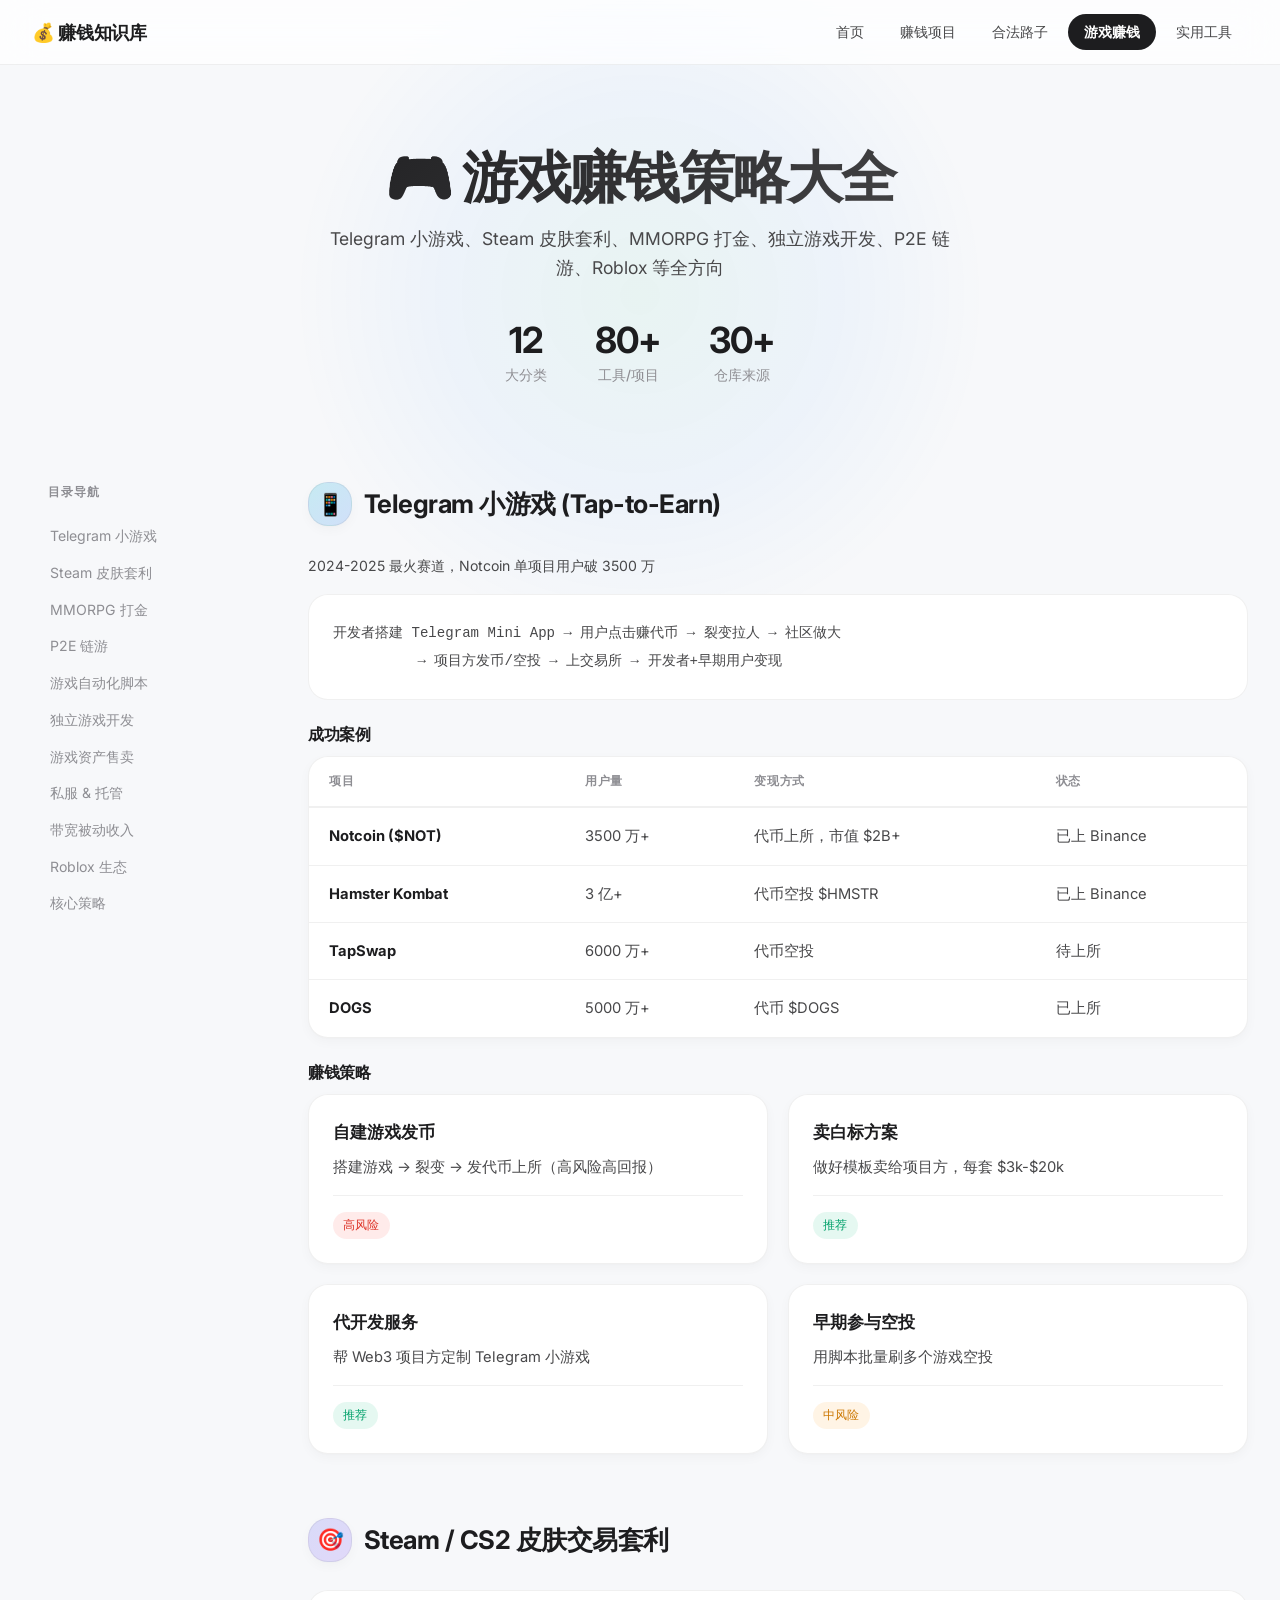
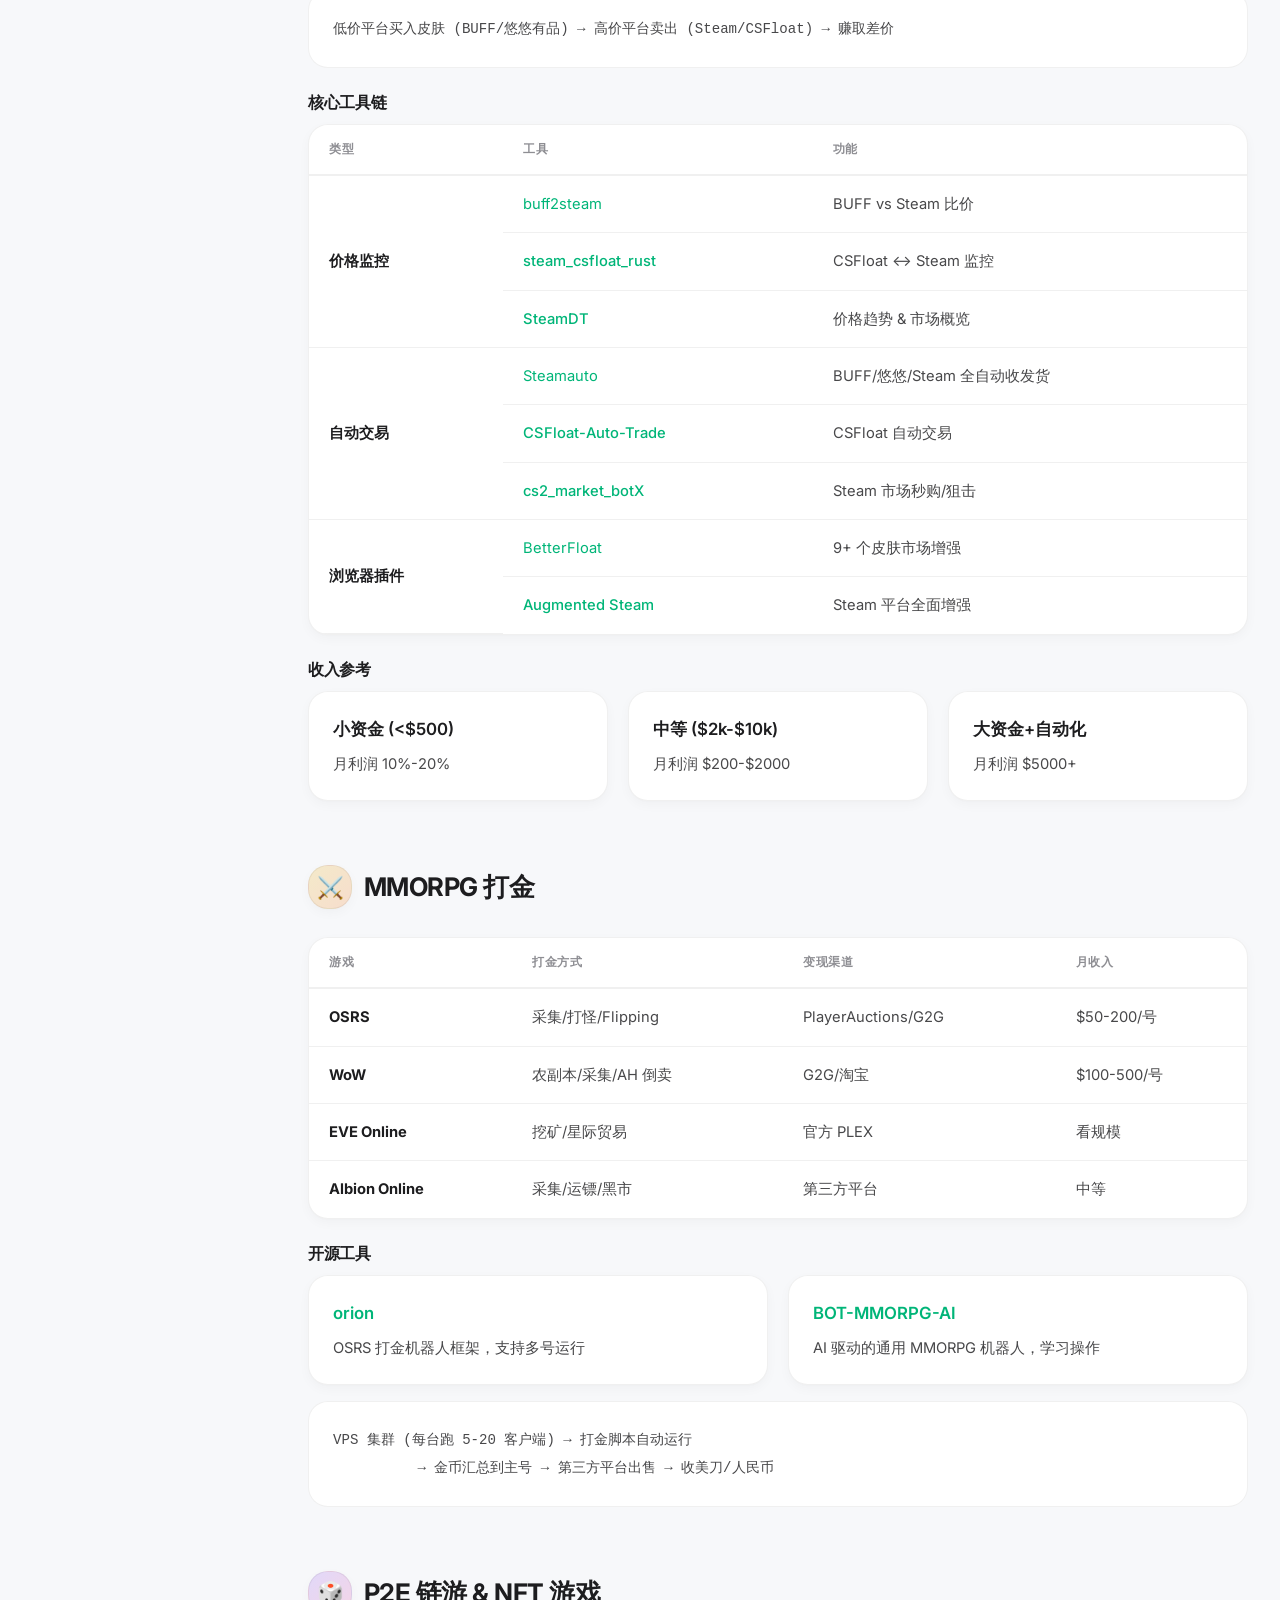
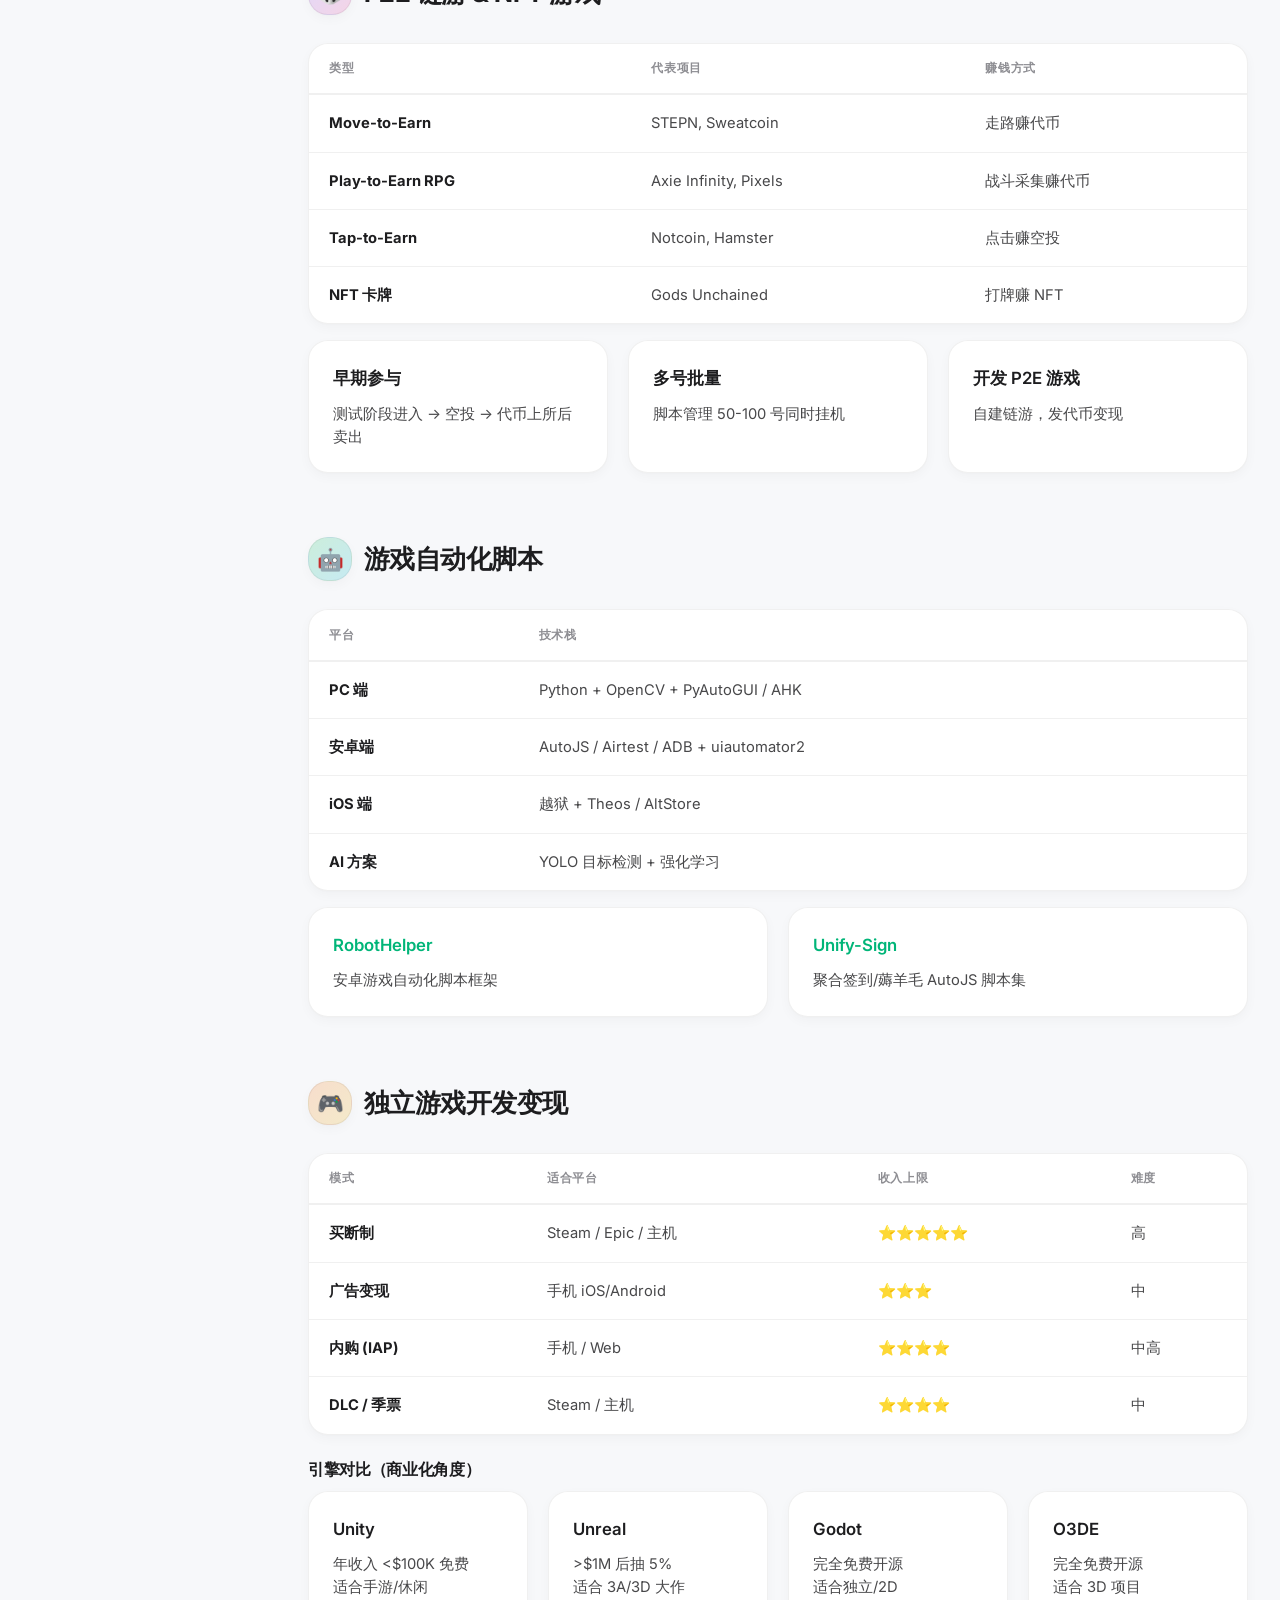
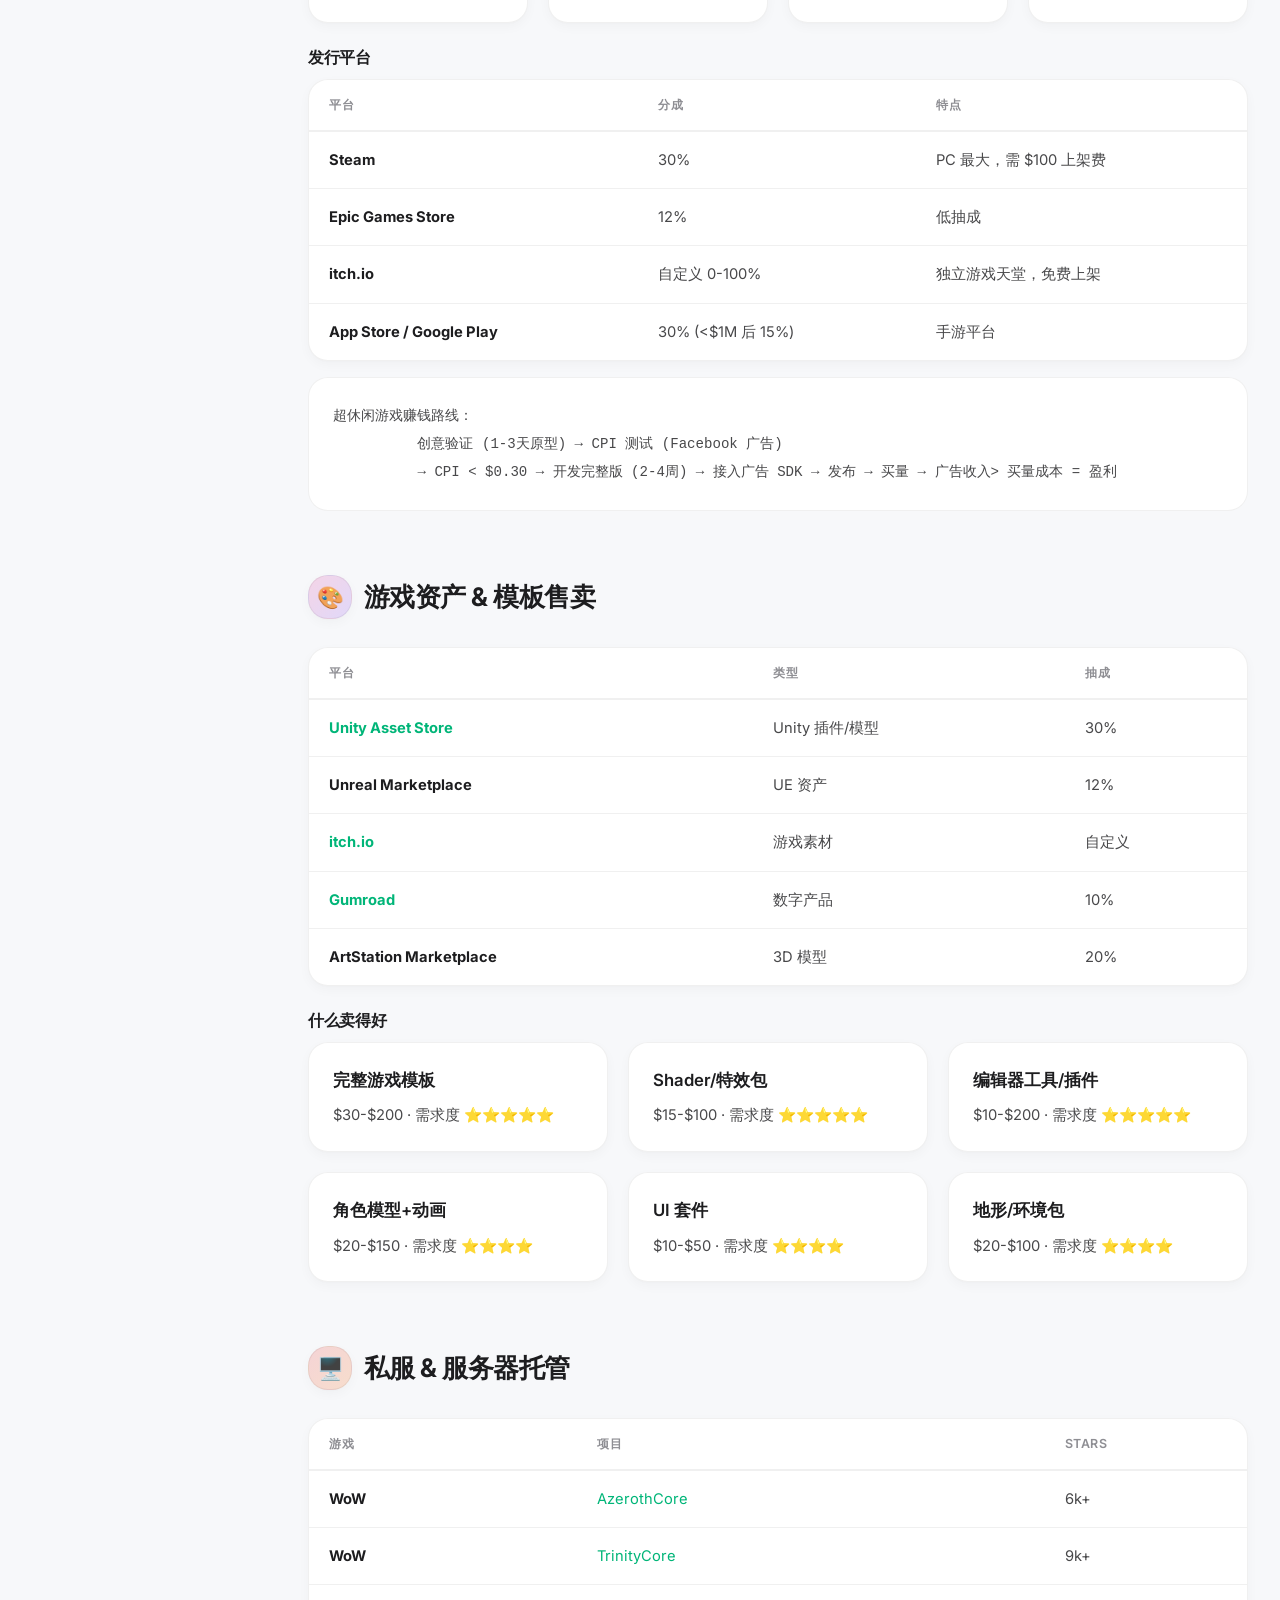
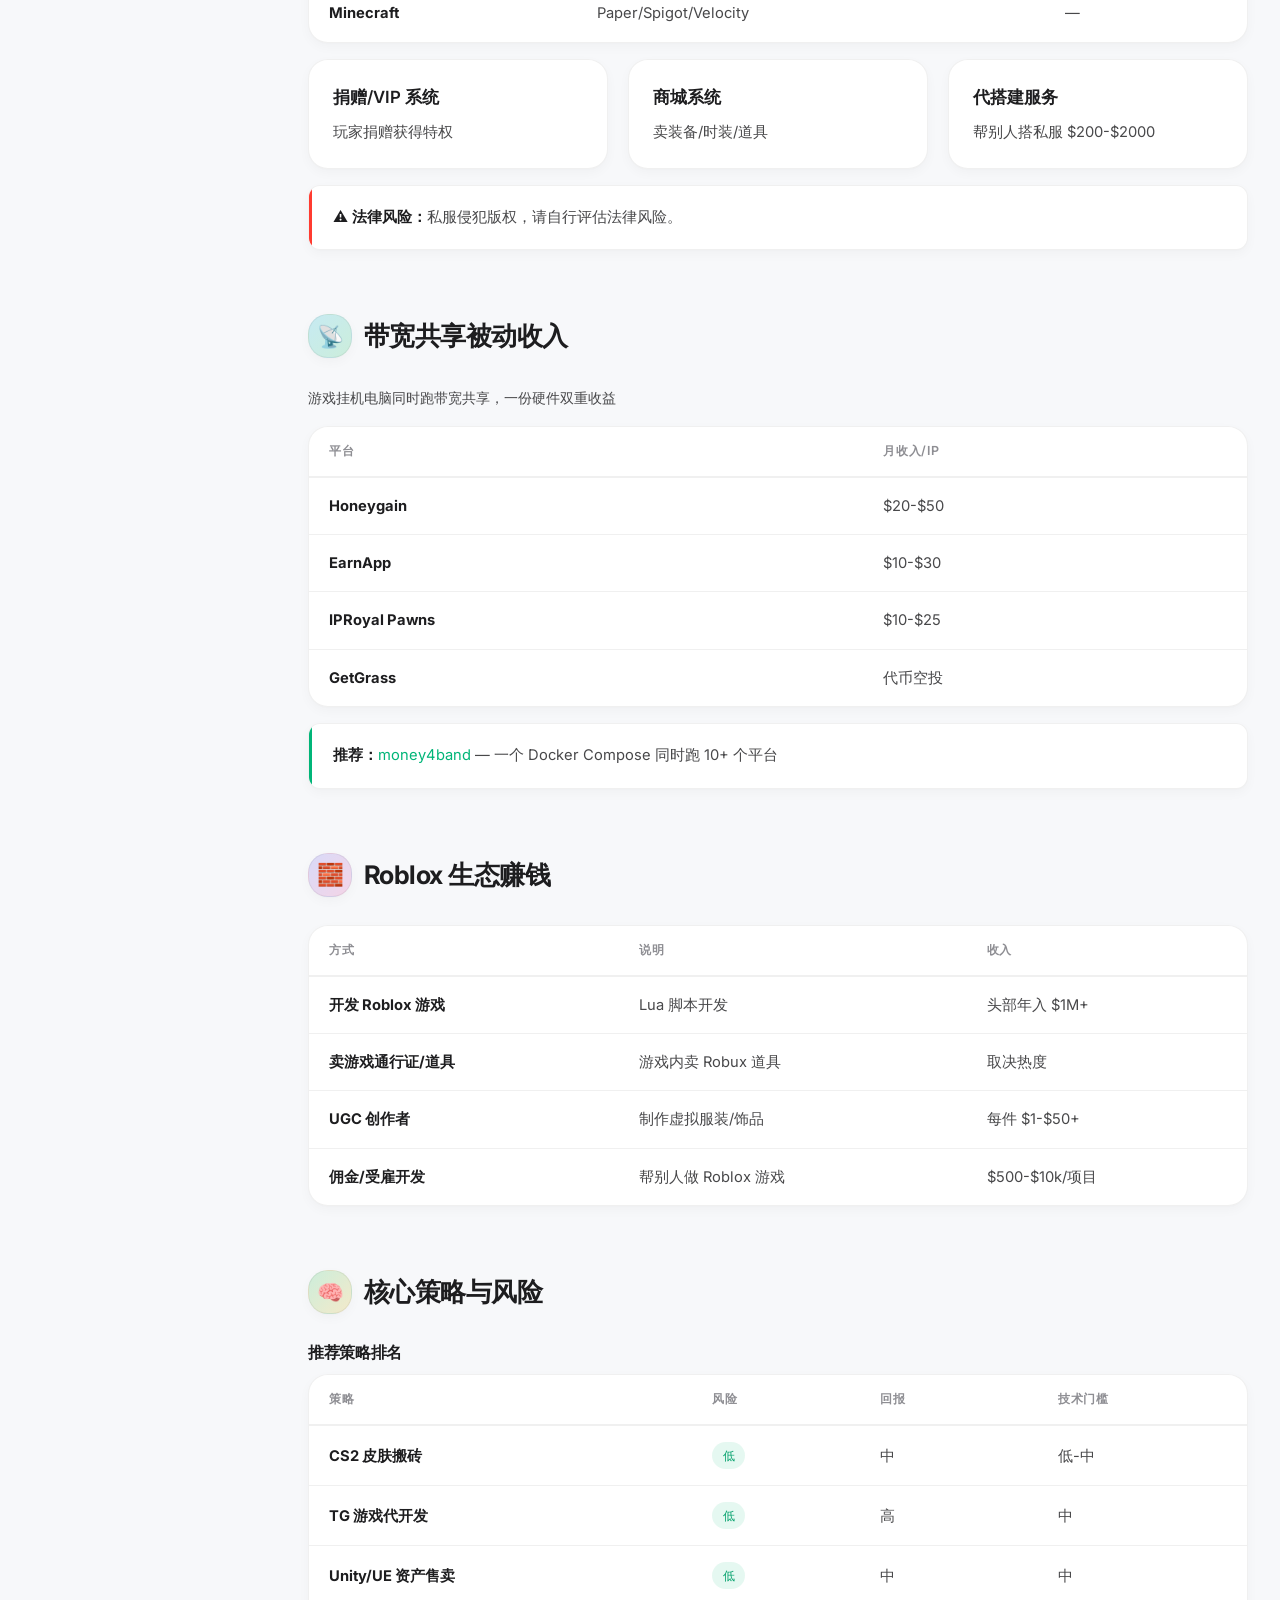
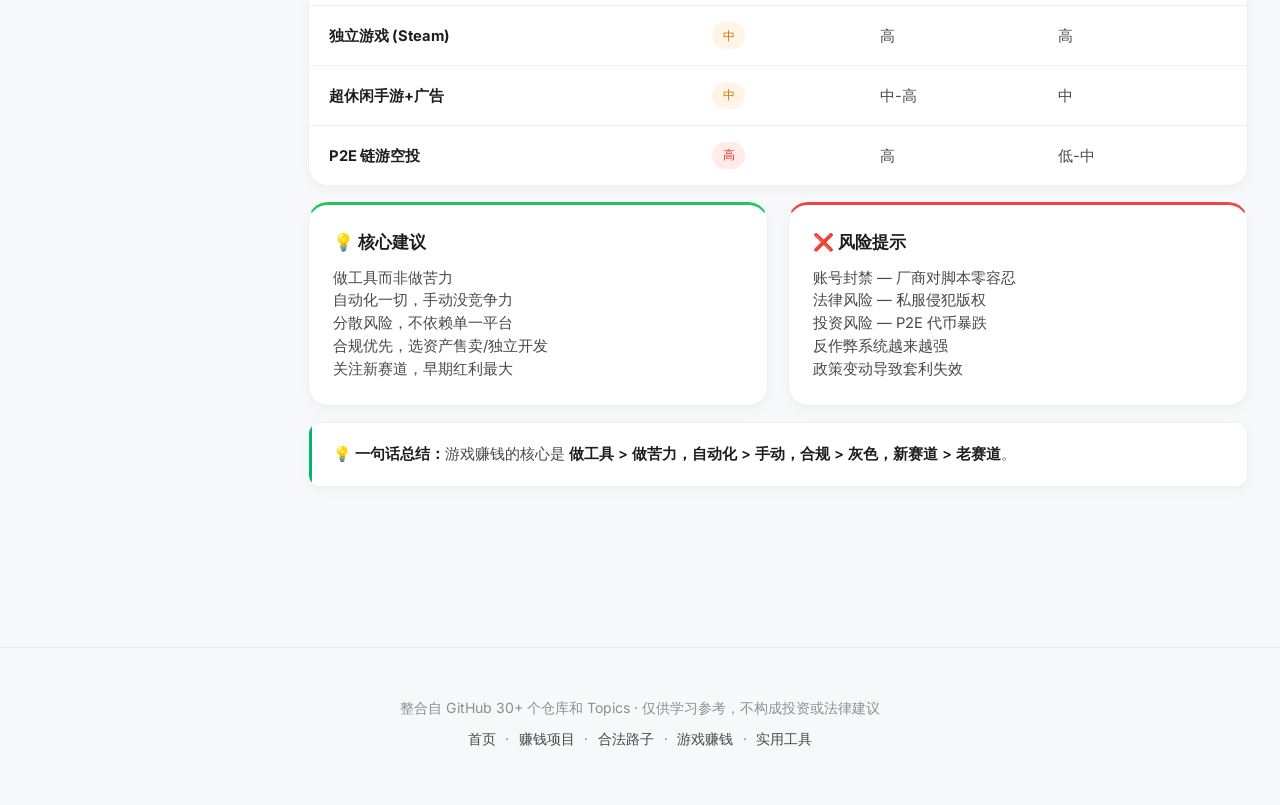
==== commit d827c31e: "redesign: OPPO Design System v2 - 全站视觉重构 - 重写 style.css: 温暖色调、多层阴影、毛玻璃导航、渐变Hero、精致卡片交互 - 增强 main.js:" ====
--- a/games.html
+++ b/games.html
@@ -62,11 +62,11 @@
     <main class="page-main">
 
       <!-- TG -->
-      <section class="section" id="tg">
+      <section class="section reveal" id="tg">
         <h2 class="section-title"><span class="icon"
             style="background:linear-gradient(135deg,rgba(6,182,212,0.2),rgba(59,130,246,0.2))">📱</span> Telegram 小游戏
           (Tap-to-Earn)</h2>
-        <p class="text-sm mb-2" style="color:var(--text2)">2024-2025 最火赛道，Notcoin 单项目用户破 3500 万</p>
+        <p class="text-sm mb-2" style="color:var(--text-muted)">2024-2025 最火赛道，Notcoin 单项目用户破 3500 万</p>
         <div class="flow">开发者搭建 Telegram Mini App → 用户点击赚代币 → 裂变拉人 → 社区做大
           → 项目方发币/空投 → 上交易所 → 开发者+早期用户变现</div>
         <h3 style="font-size:1rem;margin:1.5rem 0 .75rem">成功案例</h3>
@@ -134,7 +134,7 @@
       </section>
 
       <!-- Steam -->
-      <section class="section" id="steam">
+      <section class="section reveal" id="steam">
         <h2 class="section-title"><span class="icon"
             style="background:linear-gradient(135deg,rgba(99,102,241,0.2),rgba(139,92,246,0.2))">🎯</span> Steam / CS2
           皮肤交易套利</h2>
@@ -207,7 +207,7 @@
       </section>
 
       <!-- Gold Farming -->
-      <section class="section" id="gold">
+      <section class="section reveal" id="gold">
         <h2 class="section-title"><span class="icon"
             style="background:linear-gradient(135deg,rgba(234,179,8,0.2),rgba(249,115,22,0.2))">⚔️</span> MMORPG 打金</h2>
         <div class="table-wrap">
@@ -265,7 +265,7 @@
       </section>
 
       <!-- P2E -->
-      <section class="section" id="p2e">
+      <section class="section reveal" id="p2e">
         <h2 class="section-title"><span class="icon"
             style="background:linear-gradient(135deg,rgba(139,92,246,0.2),rgba(236,72,153,0.2))">🎲</span> P2E 链游 & NFT
           游戏</h2>
@@ -319,7 +319,7 @@
       </section>
 
       <!-- Bot -->
-      <section class="section" id="bot">
+      <section class="section reveal" id="bot">
         <h2 class="section-title"><span class="icon"
             style="background:linear-gradient(135deg,rgba(34,197,94,0.2),rgba(6,182,212,0.2))">🤖</span> 游戏自动化脚本</h2>
         <div class="table-wrap">
@@ -365,7 +365,7 @@
       </section>
 
       <!-- Indie Game -->
-      <section class="section" id="indie">
+      <section class="section reveal" id="indie">
         <h2 class="section-title"><span class="icon"
             style="background:linear-gradient(135deg,rgba(249,115,22,0.2),rgba(234,179,8,0.2))">🎮</span> 独立游戏开发变现</h2>
         <div class="table-wrap">
@@ -465,7 +465,7 @@
       </section>
 
       <!-- Asset -->
-      <section class="section" id="asset">
+      <section class="section reveal" id="asset">
         <h2 class="section-title"><span class="icon"
             style="background:linear-gradient(135deg,rgba(236,72,153,0.2),rgba(139,92,246,0.2))">🎨</span> 游戏资产 & 模板售卖
         </h2>
@@ -537,7 +537,7 @@
       </section>
 
       <!-- Server -->
-      <section class="section" id="server">
+      <section class="section reveal" id="server">
         <h2 class="section-title"><span class="icon"
             style="background:linear-gradient(135deg,rgba(239,68,68,0.2),rgba(249,115,22,0.2))">🖥️</span> 私服 & 服务器托管
         </h2>
@@ -587,10 +587,10 @@
       </section>
 
       <!-- Bandwidth -->
-      <section class="section" id="band">
+      <section class="section reveal" id="band">
         <h2 class="section-title"><span class="icon"
             style="background:linear-gradient(135deg,rgba(6,182,212,0.2),rgba(34,197,94,0.2))">📡</span> 带宽共享被动收入</h2>
-        <p class="text-sm mb-2" style="color:var(--text2)">游戏挂机电脑同时跑带宽共享，一份硬件双重收益</p>
+        <p class="text-sm mb-2" style="color:var(--text-muted)">游戏挂机电脑同时跑带宽共享，一份硬件双重收益</p>
         <div class="table-wrap">
           <table>
             <thead>
@@ -624,7 +624,7 @@
       </section>
 
       <!-- Roblox -->
-      <section class="section" id="roblox">
+      <section class="section reveal" id="roblox">
         <h2 class="section-title"><span class="icon"
             style="background:linear-gradient(135deg,rgba(99,102,241,0.2),rgba(236,72,153,0.2))">🧱</span> Roblox 生态赚钱
         </h2>
@@ -664,7 +664,7 @@
       </section>
 
       <!-- Strategy -->
-      <section class="section" id="strategy">
+      <section class="section reveal" id="strategy">
         <h2 class="section-title"><span class="icon"
             style="background:linear-gradient(135deg,rgba(34,197,94,0.2),rgba(234,179,8,0.2))">🧠</span> 核心策略与风险</h2>
         <h3 style="font-size:1rem;margin:0 0 .75rem">推荐策略排名</h3>
@@ -719,13 +719,13 @@
           </table>
         </div>
         <div class="cards cards-2 mt-2">
-          <div class="card" style="border-top:3px solid var(--green)">
+          <div class="card" style="border-top:3px solid var(--color-green)">
             <div class="card-title">💡 核心建议</div>
             <div class="card-desc">
               做工具而非做苦力<br>自动化一切，手动没竞争力<br>分散风险，不依赖单一平台<br>合规优先，选资产售卖/独立开发<br>关注新赛道，早期红利最大
             </div>
           </div>
-          <div class="card" style="border-top:3px solid var(--red)">
+          <div class="card" style="border-top:3px solid var(--color-red)">
             <div class="card-title">❌ 风险提示</div>
             <div class="card-desc">
               账号封禁 — 厂商对脚本零容忍<br>法律风险 — 私服侵犯版权<br>投资风险 — P2E 代币暴跌<br>反作弊系统越来越强<br>政策变动导致套利失效
--- a/style.css
+++ b/style.css
@@ -1,28 +1,21 @@
-/* ===== Refined OPPO-inspired Design Language ===== */
-@import url('https://fonts.googleapis.com/css2?family=Inter:wght@400;500;600;700&display=swap');
+﻿/* ===== OPPO Design System v2 ===== */
+/* Light · Breathable · Naturally Modern */
+@import url('https://fonts.googleapis.com/css2?family=Inter:wght@300;400;500;600;700;800&display=swap');
 
 :root {
-  /* Colors - Light & Breathable */
-  --bg-page: #F5F7FA;
+  --bg-page: #F7F8FA;
   --bg-surface: #FFFFFF;
-  --bg-glass: rgba(255, 255, 255, 0.75);
-
+  --bg-glass: rgba(255,255,255,0.72);
   --text-main: #1D1D1F;
-  --text-muted: #515154;
-  --text-light: #86868B;
-
-  --border: rgba(0, 0, 0, 0.05);
-  --border-hover: rgba(0, 0, 0, 0.1);
-
-  /* Brand Accent: Confident Fresh Emerald & Crisp Blue */
+  --text-muted: #48484A;
+  --text-light: #8E8E93;
+  --border: rgba(0,0,0,0.06);
+  --border-hover: rgba(0,0,0,0.12);
   --accent: #00B578;
-  --accent-hover: #009966;
-  --accent-bg: #E6F8F0;
-
-  --accent-secondary: #0A84FF;
-  --accent-secondary-bg: #E6F2FF;
-
-  /* Semantic Colors */
+  --accent-hover: #009F6B;
+  --accent-bg: rgba(0,181,120,0.08);
+  --accent-secondary: #007AFF;
+  --accent-secondary-bg: rgba(0,122,255,0.08);
   --color-indigo: #6366F1;
   --color-green: #22C55E;
   --color-cyan: #06B6D4;
@@ -30,67 +23,45 @@
   --color-pink: #EC4899;
   --color-yellow: #EAB308;
   --color-red: #EF4444;
-  --card-hover: rgba(0, 0, 0, 0.02);
-
-  /* Radii - Soft and natural curves */
+  --card-hover: rgba(0,0,0,0.015);
   --radius-sm: 12px;
   --radius-md: 20px;
-  --radius-lg: 32px;
-
-  /* Shadows - Layered and airy */
-  --shadow-sm: 0 4px 20px rgba(0, 0, 0, 0.03);
-  --shadow-md: 0 8px 32px rgba(0, 0, 0, 0.05);
-  --shadow-hover: 0 16px 48px rgba(0, 0, 0, 0.08);
-
-  /* Tag Colors */
-  --tag-green-bg: #E6F8F0;
-  --tag-green-txt: #00B578;
-  --tag-blue-bg: #E6F2FF;
-  --tag-blue-txt: #0A84FF;
-  --tag-orange-bg: #FFF0E5;
-  --tag-orange-txt: #FF6A00;
-  --tag-red-bg: #FFEBEE;
-  --tag-red-txt: #FF3B30;
-  --tag-purple-bg: #F2E6FF;
-  --tag-purple-txt: #8F00FF;
-}
-
-/* Smooth Dark Mode for reduced eye strain, maintaining softness */
+  --radius-lg: 28px;
+  --shadow-sm: 0 1px 3px rgba(0,0,0,0.02), 0 4px 12px rgba(0,0,0,0.03);
+  --shadow-md: 0 2px 4px rgba(0,0,0,0.02), 0 8px 24px rgba(0,0,0,0.05);
+  --shadow-hover: 0 4px 8px rgba(0,0,0,0.03), 0 20px 48px rgba(0,0,0,0.08);
+  --shadow-glow: 0 0 0 1px rgba(0,181,120,0.08), 0 8px 24px rgba(0,181,120,0.06);
+  --tag-green-bg: rgba(0,181,120,0.1);  --tag-green-txt: #00A06A;
+  --tag-blue-bg: rgba(0,122,255,0.1);   --tag-blue-txt: #0066DD;
+  --tag-orange-bg: rgba(255,149,0,0.1);  --tag-orange-txt: #CC7700;
+  --tag-red-bg: rgba(255,59,48,0.1);    --tag-red-txt: #DD3327;
+  --tag-purple-bg: rgba(124,58,237,0.1); --tag-purple-txt: #6D28D9;
+}
+
 @media (prefers-color-scheme: dark) {
   :root {
-    --bg-page: #111112;
+    --bg-page: #0C0C0D;
     --bg-surface: #1C1C1E;
-    --bg-glass: rgba(28, 28, 30, 0.8);
-
+    --bg-glass: rgba(28,28,30,0.78);
     --text-main: #F5F5F7;
-    --text-muted: #A1A1A6;
-    --text-light: #6E6E73;
-
-    --border: rgba(255, 255, 255, 0.08);
-    --border-hover: rgba(255, 255, 255, 0.15);
-
+    --text-muted: #AEAEB2;
+    --text-light: #636366;
+    --border: rgba(255,255,255,0.08);
+    --border-hover: rgba(255,255,255,0.16);
     --accent: #11D48A;
     --accent-hover: #1AE499;
-    --accent-bg: rgba(17, 212, 138, 0.15);
-
-    --accent-secondary: #3B9DFF;
-    --accent-secondary-bg: rgba(59, 157, 255, 0.15);
-
-    --shadow-sm: 0 4px 20px rgba(0, 0, 0, 0.15);
-    --shadow-md: 0 8px 32px rgba(0, 0, 0, 0.2);
-    --shadow-hover: 0 16px 48px rgba(0, 0, 0, 0.3);
-
-    --tag-green-bg: rgba(0, 181, 120, 0.15);
-    --tag-green-txt: #11D48A;
-    --tag-blue-bg: rgba(10, 132, 255, 0.15);
-    --tag-blue-txt: #3B9DFF;
-    --tag-orange-bg: rgba(255, 106, 0, 0.15);
-    --tag-orange-txt: #FF8A33;
-    --tag-red-bg: rgba(255, 59, 48, 0.15);
-    --tag-red-txt: #FF665E;
-    --tag-purple-bg: rgba(143, 0, 255, 0.15);
-    --tag-purple-txt: #AF4DFF;
-
+    --accent-bg: rgba(17,212,138,0.1);
+    --accent-secondary: #409CFF;
+    --accent-secondary-bg: rgba(64,156,255,0.12);
+    --shadow-sm: 0 2px 8px rgba(0,0,0,0.2);
+    --shadow-md: 0 4px 20px rgba(0,0,0,0.25);
+    --shadow-hover: 0 16px 48px rgba(0,0,0,0.35);
+    --shadow-glow: 0 0 0 1px rgba(17,212,138,0.15), 0 8px 24px rgba(17,212,138,0.08);
+    --tag-green-bg: rgba(17,212,138,0.12);  --tag-green-txt: #11D48A;
+    --tag-blue-bg: rgba(64,156,255,0.12);   --tag-blue-txt: #409CFF;
+    --tag-orange-bg: rgba(255,159,10,0.12);  --tag-orange-txt: #FF9F0A;
+    --tag-red-bg: rgba(255,69,58,0.12);    --tag-red-txt: #FF6961;
+    --tag-purple-bg: rgba(167,139,250,0.12); --tag-purple-txt: #A78BFA;
     --color-indigo: #818CF8;
     --color-green: #4ADE80;
     --color-cyan: #22D3EE;
@@ -98,778 +69,216 @@
     --color-pink: #F472B6;
     --color-yellow: #FACC15;
     --color-red: #F87171;
-    --card-hover: rgba(255, 255, 255, 0.04);
+    --card-hover: rgba(255,255,255,0.03);
   }
 }
 
-* {
-  margin: 0;
-  padding: 0;
-  box-sizing: border-box;
-}
-
-html {
-  font-size: 16px;
-  scroll-behavior: smooth;
-}
-
+/* ===== Reset ===== */
+*, *::before, *::after { margin: 0; padding: 0; box-sizing: border-box; }
+html { font-size: 16px; scroll-behavior: smooth; -webkit-text-size-adjust: 100%; }
 body {
-  font-family: 'Inter', -apple-system, BlinkMacSystemFont, 'SF Pro Text', 'PingFang SC', 'Helvetica Neue', Arial, sans-serif;
-  background-color: var(--bg-page);
+  font-family: 'Inter', -apple-system, BlinkMacSystemFont, 'SF Pro Display', 'PingFang SC', 'Noto Sans SC', sans-serif;
+  background: var(--bg-page);
   color: var(--text-muted);
-  line-height: 1.6;
+  line-height: 1.65;
   -webkit-font-smoothing: antialiased;
   -moz-osx-font-smoothing: grayscale;
-}
-
-h1,
-h2,
-h3,
-h4,
-h5,
-h6 {
-  color: var(--text-main);
-  font-weight: 600;
-  line-height: 1.2;
-  letter-spacing: -0.015em;
-}
-
-a {
-  color: var(--accent);
-  text-decoration: none;
-  transition: color 0.3s ease;
-}
-
-a:hover {
-  color: var(--accent-hover);
-}
-
-/* Layout Space */
-.page-layout {
-  display: flex;
-  gap: 4rem;
-  max-width: 1280px;
-  margin: 0 auto;
-  padding: 3rem 2rem 6rem;
-}
-
-.page-main {
-  flex: 1;
-  min-width: 0;
-}
-
-/* Subtle Glassy Navbar */
+  text-rendering: optimizeLegibility;
+  overflow-x: hidden;
+}
+h1, h2, h3, h4, h5, h6 { color: var(--text-main); font-weight: 650; line-height: 1.25; letter-spacing: -0.02em; }
+a { color: var(--accent); text-decoration: none; transition: color 0.25s ease; }
+a:hover { color: var(--accent-hover); }
+
+/* ===== Layout ===== */
+.page-layout { display: flex; gap: 3.5rem; max-width: 1280px; margin: 0 auto; padding: 2.5rem 2rem 6rem; }
+.page-main { flex: 1; min-width: 0; }
+
+/* ===== Nav ===== */
 .nav {
-  position: sticky;
-  top: 0;
-  z-index: 100;
-  background-color: var(--bg-glass);
-  backdrop-filter: blur(24px);
-  -webkit-backdrop-filter: blur(24px);
+  position: sticky; top: 0; z-index: 100;
+  background: var(--bg-glass);
+  backdrop-filter: saturate(180%) blur(20px);
+  -webkit-backdrop-filter: saturate(180%) blur(20px);
   border-bottom: 1px solid var(--border);
-  transition: all 0.3s ease;
-}
-
-.nav-inner {
-  max-width: 1280px;
-  margin: 0 auto;
-  display: flex;
-  align-items: center;
-  justify-content: space-between;
-  height: 72px;
-  padding: 0 2rem;
-}
-
-.nav-logo {
-  font-size: 1.3rem;
-  font-weight: 700;
-  color: var(--text-main);
-  display: flex;
-  align-items: center;
-  gap: 0.5rem;
-  letter-spacing: -0.02em;
-}
-
-.nav-links {
-  display: flex;
-  gap: 0.5rem;
-}
-
-.nav-links a {
-  padding: 0.5rem 1.25rem;
-  border-radius: 999px;
-  font-size: 0.95rem;
-  font-weight: 500;
-  color: var(--text-muted);
-  transition: all 0.3s cubic-bezier(0.25, 0.8, 0.25, 1);
-}
-
-.nav-links a:hover {
-  background-color: rgba(0, 0, 0, 0.03);
-  color: var(--text-main);
-}
-
+  transition: box-shadow 0.3s ease;
+}
+.nav.scrolled { box-shadow: var(--shadow-sm); }
+.nav-inner { max-width: 1280px; margin: 0 auto; display: flex; align-items: center; justify-content: space-between; height: 64px; padding: 0 2rem; }
+.nav-logo { font-size: 1.15rem; font-weight: 700; color: var(--text-main); letter-spacing: -0.02em; display: flex; align-items: center; gap: 0.4rem; }
+.nav-links { display: flex; gap: 0.25rem; }
+.nav-links a { padding: 0.4rem 1rem; border-radius: 999px; font-size: 0.88rem; font-weight: 500; color: var(--text-muted); transition: all 0.25s ease; }
+.nav-links a:hover { color: var(--text-main); background: var(--card-hover); }
+.nav-links a.active { color: var(--bg-surface); background: var(--text-main); font-weight: 600; }
+.menu-btn { display: none; background: none; border: none; color: var(--text-main); font-size: 1.4rem; cursor: pointer; padding: 0.25rem; }
+
+@media (max-width: 860px) {
+  .menu-btn { display: block; }
+  .nav-links { display: none; position: absolute; top: 64px; left: 0; right: 0; flex-direction: column; background: var(--bg-surface); padding: 1rem 1.5rem 1.5rem; border-bottom: 1px solid var(--border); box-shadow: var(--shadow-md); gap: 0.25rem; }
+  .nav-links.open { display: flex; }
+  .nav-links a { padding: 0.75rem 1rem; border-radius: var(--radius-sm); }
+  .nav-links a.active { background: var(--accent-bg); color: var(--accent); }
+}
+
+/* ===== Hero ===== */
+.hero { text-align: center; padding: 5rem 2rem 3.5rem; max-width: 860px; margin: 0 auto; position: relative; }
+.hero::before {
+  content: ''; position: absolute; top: -120px; left: 50%; transform: translateX(-50%);
+  width: 700px; height: 700px;
+  background: radial-gradient(circle, rgba(0,181,120,0.06) 0%, rgba(0,122,255,0.04) 40%, transparent 70%);
+  pointer-events: none; z-index: -1;
+}
+.hero h1 {
+  font-size: clamp(2.2rem, 5vw, 3.5rem); font-weight: 800; margin-bottom: 1rem; letter-spacing: -0.035em; line-height: 1.15;
+  background: linear-gradient(135deg, var(--text-main) 0%, var(--text-muted) 100%);
+  -webkit-background-clip: text; -webkit-text-fill-color: transparent; background-clip: text;
+}
+.hero p { font-size: 1.1rem; color: var(--text-muted); font-weight: 400; line-height: 1.6; max-width: 640px; margin: 0 auto; }
+.hero .stats { display: flex; justify-content: center; gap: 3rem; margin-top: 2.5rem; flex-wrap: wrap; }
+.hero .stat-val { font-size: 2.25rem; font-weight: 700; color: var(--text-main); line-height: 1; letter-spacing: -0.03em; }
+.hero .stat-label { font-size: 0.85rem; font-weight: 500; color: var(--text-light); margin-top: 0.4rem; }
+
+/* ===== Hub Cards ===== */
+.hub-grid { display: grid; grid-template-columns: repeat(auto-fill, minmax(280px, 1fr)); gap: 1.25rem; margin-top: 2.5rem; }
+.hub-card {
+  background: var(--bg-surface); border: 1px solid var(--border); border-radius: var(--radius-lg);
+  padding: 2.5rem 2rem; text-align: center; box-shadow: var(--shadow-sm);
+  transition: all 0.4s cubic-bezier(0.16, 1, 0.3, 1);
+  position: relative; display: block; color: inherit; overflow: hidden;
+}
+.hub-card::before { content: ''; position: absolute; inset: 0; background: radial-gradient(ellipse at 50% 0%, var(--accent-bg) 0%, transparent 65%); opacity: 0; transition: opacity 0.5s ease; }
+.hub-card:hover { transform: translateY(-6px); box-shadow: var(--shadow-hover); border-color: rgba(0,181,120,0.15); }
+.hub-card:hover::before { opacity: 1; }
+.hub-card > * { position: relative; z-index: 1; }
+.hub-icon { width: 72px; height: 72px; margin: 0 auto 1.25rem; border-radius: var(--radius-md); background: var(--bg-page); display: flex; align-items: center; justify-content: center; font-size: 2rem; transition: transform 0.4s cubic-bezier(0.16, 1, 0.3, 1); }
+.hub-card:hover .hub-icon { transform: scale(1.08) rotate(-2deg); }
+.hub-card h3 { font-size: 1.3rem; margin-bottom: 0.6rem; letter-spacing: -0.01em; }
+.hub-card p { font-size: 0.95rem; color: var(--text-muted); margin-bottom: 1.5rem; line-height: 1.5; }
+.hub-stats { display: flex; justify-content: center; gap: 1.75rem; border-top: 1px solid var(--border); padding-top: 1.25rem; }
+.hub-stat-val { font-weight: 700; color: var(--text-main); font-size: 1.05rem; }
+.hub-stat-lbl { font-size: 0.8rem; color: var(--text-light); }
+.hub-arrow { display: none; }
+
+/* ===== TOC Sidebar ===== */
+.toc-sidebar { width: 220px; flex-shrink: 0; position: sticky; top: 96px; align-self: flex-start; max-height: calc(100vh - 120px); overflow-y: auto; scrollbar-width: thin; scrollbar-color: var(--border) transparent; }
+.toc-title { font-size: 0.75rem; font-weight: 600; color: var(--text-light); text-transform: uppercase; letter-spacing: 0.08em; margin-bottom: 1rem; padding-left: 1rem; }
+.toc-sidebar a { display: block; padding: 0.5rem 1rem; font-size: 0.88rem; color: var(--text-light); border-left: 2px solid transparent; transition: all 0.2s ease; border-radius: 0 var(--radius-sm) var(--radius-sm) 0; margin-bottom: 1px; line-height: 1.4; }
+.toc-sidebar a:hover { color: var(--text-main); background: rgba(0,0,0,0.03); }
+.toc-sidebar a.active { color: var(--accent); border-left-color: var(--accent); background: var(--accent-bg); font-weight: 550; }
+@media (max-width: 1024px) { .toc-sidebar { display: none; } .page-layout { padding: 2rem 1.25rem 4rem; } }
+
+/* ===== Sections ===== */
+.section { margin-bottom: 4rem; scroll-margin-top: 80px; }
+.section-title { font-size: 1.6rem; font-weight: 700; margin-bottom: 1.75rem; display: flex; align-items: center; gap: 0.75rem; letter-spacing: -0.02em; }
+.section-title .icon { display: inline-flex; align-items: center; justify-content: center; width: 44px; height: 44px; border-radius: var(--radius-md); background: var(--bg-surface); font-size: 1.35rem; box-shadow: var(--shadow-sm); border: 1px solid var(--border); flex-shrink: 0; }
+
+/* ===== Cards ===== */
+.cards { display: grid; gap: 1.25rem; }
+.cards-2 { grid-template-columns: repeat(auto-fill, minmax(320px, 1fr)); }
+.cards-3 { grid-template-columns: repeat(auto-fill, minmax(280px, 1fr)); }
+.cards-4 { grid-template-columns: repeat(auto-fill, minmax(220px, 1fr)); }
+.card { background: var(--bg-surface); border: 1px solid var(--border); border-radius: var(--radius-md); padding: 1.5rem; box-shadow: var(--shadow-sm); transition: all 0.35s cubic-bezier(0.16, 1, 0.3, 1); }
+.card:hover { transform: translateY(-3px); box-shadow: var(--shadow-md); border-color: var(--border-hover); }
+.card-title { font-size: 1.05rem; font-weight: 600; color: var(--text-main); margin-bottom: 0.6rem; display: flex; align-items: center; gap: 0.5rem; }
+.card-desc { font-size: 0.92rem; color: var(--text-muted); line-height: 1.55; }
+.card-footer { margin-top: 1rem; padding-top: 1rem; border-top: 1px solid var(--border); display: flex; gap: 0.4rem; flex-wrap: wrap; }
+
+/* ===== Tables ===== */
+.table-wrap { overflow-x: auto; background: var(--bg-surface); border: 1px solid var(--border); border-radius: var(--radius-md); box-shadow: var(--shadow-sm); }
+table { width: 100%; border-collapse: collapse; text-align: left; }
+thead { border-bottom: 2px solid var(--border); }
+th { padding: 0.9rem 1.25rem; font-size: 0.78rem; font-weight: 600; color: var(--text-light); text-transform: uppercase; letter-spacing: 0.05em; }
+td { padding: 1rem 1.25rem; font-size: 0.92rem; border-bottom: 1px solid var(--border); color: var(--text-muted); }
+tbody tr:last-child td { border-bottom: none; }
+tbody tr { transition: background 0.2s ease; }
+tbody tr:hover { background: rgba(0,181,120,0.03); }
+td:first-child { font-weight: 500; color: var(--text-main); }
+
+/* ===== Tips ===== */
+.tip { padding: 1.25rem 1.5rem; border-radius: var(--radius-sm); background: var(--bg-surface); border: 1px solid var(--border); margin: 1.75rem 0; font-size: 0.92rem; color: var(--text-muted); box-shadow: var(--shadow-sm); position: relative; overflow: hidden; line-height: 1.6; }
+.tip::before { content: ''; position: absolute; top: 0; bottom: 0; left: 0; width: 3px; background: var(--accent); border-radius: 0 2px 2px 0; }
+.tip strong { font-weight: 600; color: var(--text-main); }
+.tip-green::before { background: var(--accent); }
+.tip-yellow::before { background: #FFB020; }
+.tip-red::before { background: #FF3B30; }
+
+/* ===== Flow ===== */
+.flow { background: var(--bg-surface); border: 1px solid var(--border); border-radius: var(--radius-md); padding: 1.5rem; font-family: 'SF Mono', 'Fira Code', 'Cascadia Code', monospace; font-size: 0.88rem; color: var(--text-muted); line-height: 2; overflow-x: auto; white-space: pre; }
+
+/* ===== Tags ===== */
+.tag { display: inline-flex; align-items: center; padding: 0.2rem 0.65rem; border-radius: 999px; font-size: 0.78rem; font-weight: 550; background: var(--tag-blue-bg); color: var(--tag-blue-txt); }
+.tag-green { background: var(--tag-green-bg); color: var(--tag-green-txt); }
+.tag-yellow, .tag-orange { background: var(--tag-orange-bg); color: var(--tag-orange-txt); }
+.tag-red { background: var(--tag-red-bg); color: var(--tag-red-txt); }
+.tag-pink { background: var(--tag-purple-bg); color: var(--tag-purple-txt); }
+.tag-cyan { background: var(--tag-blue-bg); color: var(--tag-blue-txt); }
+.tool-tag { display: inline-flex; padding: 0.15rem 0.5rem; border-radius: 5px; font-size: 0.72rem; font-weight: 600; letter-spacing: 0.01em; }
+.t-win { background: var(--tag-blue-bg); color: var(--tag-blue-txt); }
+.t-all { background: var(--tag-green-bg); color: var(--tag-green-txt); }
+.t-mac { background: var(--tag-purple-bg); color: var(--tag-purple-txt); }
+
+/* ===== Back to Top ===== */
+.back-top { position: fixed; bottom: 2rem; right: 2rem; z-index: 40; width: 3rem; height: 3rem; border-radius: 50%; background: var(--text-main); color: var(--bg-surface); border: none; box-shadow: 0 4px 16px rgba(0,0,0,0.12); display: flex; align-items: center; justify-content: center; font-size: 1.25rem; cursor: pointer; opacity: 0; transform: translateY(16px) scale(0.9); transition: all 0.4s cubic-bezier(0.16, 1, 0.3, 1); }
+.back-top.show { opacity: 1; transform: translateY(0) scale(1); }
+.back-top:hover { transform: translateY(-3px) scale(1.05); box-shadow: 0 8px 24px rgba(0,0,0,0.18); }
+@media (prefers-color-scheme: dark) { .back-top { background: var(--bg-surface); color: var(--text-main); border: 1px solid var(--border); } }
+
+/* ===== Footer ===== */
+.footer { border-top: 1px solid var(--border); padding: 3rem 2rem; text-align: center; color: var(--text-light); font-size: 0.88rem; }
+.footer p { margin-bottom: 0.4rem; }
+.footer a { color: var(--text-muted); font-weight: 500; margin: 0 0.35rem; transition: color 0.2s ease; }
+.footer a:hover { color: var(--accent); }
+
+/* ===== Utilities ===== */
+.mt-1 { margin-top: 0.5rem; } .mt-2 { margin-top: 1rem; } .mt-3 { margin-top: 1.5rem; } .mb-2 { margin-bottom: 1rem; }
+.text-center { text-align: center; } .text-sm { font-size: 0.88rem; } .fw-700 { font-weight: 700; }
+
+/* ===== Container ===== */
+.container { max-width: 1280px; margin: 0 auto; padding: 0 2rem 4rem; }
+
+/* ===== Principles ===== */
+.principles { display: grid; grid-template-columns: repeat(auto-fill, minmax(280px, 1fr)); gap: 1rem; margin-top: 1.25rem; }
+.principle { display: flex; gap: 0.9rem; align-items: flex-start; background: var(--bg-surface); border: 1px solid var(--border); border-radius: var(--radius-sm); padding: 1.15rem; transition: all 0.3s ease; }
+.principle:hover { box-shadow: var(--shadow-sm); border-color: var(--border-hover); }
+.principle .num { width: 34px; height: 34px; border-radius: 9px; display: flex; align-items: center; justify-content: center; font-weight: 800; font-size: 0.82rem; flex-shrink: 0; }
+.principle h4 { font-size: 0.9rem; margin-bottom: 0.2rem; }
+.principle p { font-size: 0.8rem; color: var(--text-muted); line-height: 1.5; }
+
+/* ===== Repo List ===== */
+.repo-list { display: grid; grid-template-columns: repeat(auto-fill, minmax(340px, 1fr)); gap: 0.75rem; margin-top: 1.25rem; }
+.repo-card { display: flex; gap: 0.9rem; align-items: center; background: var(--bg-surface); border: 1px solid var(--border); border-radius: var(--radius-sm); padding: 0.9rem 1.15rem; transition: all 0.25s ease; }
+.repo-card:hover { border-color: rgba(0,181,120,0.2); box-shadow: var(--shadow-glow); background: var(--card-hover); }
+.repo-stars { font-weight: 700; color: var(--color-yellow); font-size: 0.82rem; white-space: nowrap; }
+
+/* ===== Animations ===== */
+@keyframes fadeInUp { from { opacity: 0; transform: translateY(20px); } to { opacity: 1; transform: translateY(0); } }
+.hero { animation: fadeInUp 0.7s cubic-bezier(0.16, 1, 0.3, 1) both; }
+.hero .stats { animation: fadeInUp 0.7s cubic-bezier(0.16, 1, 0.3, 1) 0.15s both; }
+.reveal { opacity: 0; transform: translateY(24px); transition: opacity 0.6s cubic-bezier(0.16, 1, 0.3, 1), transform 0.6s cubic-bezier(0.16, 1, 0.3, 1); }
+.reveal.visible { opacity: 1; transform: translateY(0); }
+.reveal-delay-1 { transition-delay: 0.08s; }
+.reveal-delay-2 { transition-delay: 0.16s; }
+.reveal-delay-3 { transition-delay: 0.24s; }
+
+/* ===== Responsive ===== */
+@media (max-width: 768px) {
+  .hero { padding: 3.5rem 1.25rem 2.5rem; }
+  .hero h1 { font-size: 1.8rem; }
+  .hero p { font-size: 0.95rem; }
+  .hero .stats { gap: 1.5rem; }
+  .hero .stat-val { font-size: 1.75rem; }
+  .container { padding: 0 1.25rem 3rem; }
+  .hub-grid { gap: 1rem; margin-top: 2rem; }
+  .hub-card { padding: 2rem 1.5rem; }
+  .section-title { font-size: 1.3rem; }
+  .section { margin-bottom: 3rem; }
+  .principles, .repo-list { grid-template-columns: 1fr; }
+  .footer { padding: 2.5rem 1.25rem; }
+  th, td { padding: 0.75rem 1rem; }
+}
 @media (prefers-color-scheme: dark) {
-  .nav-links a:hover {
-    background-color: rgba(255, 255, 255, 0.06);
-  }
-}
-
-.nav-links a.active {
-  background-color: var(--text-main);
-  color: var(--bg-surface);
-}
-
-.menu-btn {
-  display: none;
-  background: none;
-  border: none;
-  color: var(--text-main);
-  font-size: 1.5rem;
-  cursor: pointer;
-}
-
-@media (max-width: 860px) {
-  .menu-btn {
-    display: block;
-  }
-
-  .nav-links {
-    display: none;
-    position: absolute;
-    top: 72px;
-    left: 0;
-    right: 0;
-    flex-direction: column;
-    background: var(--bg-surface);
-    padding: 1.5rem;
-    border-bottom: 1px solid var(--border);
-    box-shadow: var(--shadow-md);
-  }
-
-  .nav-links.open {
-    display: flex;
-  }
-
-  .nav-links a.active {
-    background-color: var(--accent-bg);
-    color: var(--accent);
-  }
-}
-
-/* Effortless Hero */
-.hero {
-  text-align: center;
-  padding: 6rem 2rem 4rem;
-  max-width: 860px;
-  margin: 0 auto;
-}
-
-.hero h1 {
-  font-size: clamp(2.5rem, 6vw, 4rem);
-  font-weight: 700;
-  margin-bottom: 1.25rem;
-  letter-spacing: -0.03em;
-  color: var(--text-main);
-}
-
-.hero p {
-  font-size: 1.25rem;
-  color: var(--text-muted);
-  font-weight: 400;
-  line-height: 1.5;
-}
-
-.hero .stats {
-  display: flex;
-  justify-content: center;
-  gap: 4rem;
-  margin-top: 3rem;
-  flex-wrap: wrap;
-}
-
-.hero .stat-val {
-  font-size: 2.5rem;
-  font-weight: 600;
-  color: var(--text-main);
-  line-height: 1;
-  letter-spacing: -0.02em;
-}
-
-.hero .stat-label {
-  font-size: 0.95rem;
-  font-weight: 500;
-  color: var(--text-light);
-  margin-top: 0.5rem;
-}
-
-/* Soft Hub Cards */
-.hub-card {
-  background-color: var(--bg-surface);
-  border: 1px solid var(--border);
-  border-radius: var(--radius-lg);
-  padding: 3rem 2rem;
-  text-align: center;
-  box-shadow: var(--shadow-sm);
-  transition: all 0.4s cubic-bezier(0.25, 0.8, 0.25, 1);
-  position: relative;
-  display: block;
-  color: inherit;
-  overflow: hidden;
-}
-
-.hub-card::before {
-  content: '';
-  position: absolute;
-  top: 0;
-  left: 0;
-  right: 0;
-  bottom: 0;
-  background: radial-gradient(circle at 50% 0%, var(--accent-bg) 0%, transparent 70%);
-  opacity: 0;
-  transition: opacity 0.4s ease;
-  z-index: 0;
-}
-
-.hub-card:hover {
-  transform: translateY(-8px);
-  box-shadow: var(--shadow-hover);
-  border-color: transparent;
-}
-
-.hub-card:hover::before {
-  opacity: 1;
-}
-
-.hub-card>* {
-  position: relative;
-  z-index: 1;
-}
-
-.hub-icon {
-  width: 88px;
-  height: 88px;
-  margin: 0 auto 1.5rem;
-  border-radius: var(--radius-md);
-  background-color: var(--bg-page);
-  display: flex;
-  align-items: center;
-  justify-content: center;
-  font-size: 2.5rem;
-  transition: transform 0.4s ease;
-}
-
-.hub-card:hover .hub-icon {
-  transform: scale(1.05);
-}
-
-.hub-card h3 {
-  font-size: 1.5rem;
-  margin-bottom: 0.75rem;
-}
-
-.hub-card p {
-  font-size: 1.05rem;
-  color: var(--text-muted);
-  margin-bottom: 2rem;
-}
-
-.hub-stats {
-  display: flex;
-  justify-content: center;
-  gap: 2rem;
-  border-top: 1px solid var(--border);
-  padding-top: 1.5rem;
-}
-
-.hub-stat-val {
-  font-weight: 600;
-  color: var(--text-main);
-  font-size: 1.15rem;
-}
-
-.hub-stat-lbl {
-  font-size: 0.9rem;
-  color: var(--text-light);
-}
-
-/* Sticky TOC */
-.toc-sidebar {
-  width: 240px;
-  flex-shrink: 0;
-  position: sticky;
-  top: 104px;
-  align-self: flex-start;
-  max-height: calc(100vh - 140px);
-  overflow-y: auto;
-  scrollbar-width: thin;
-}
-
-.toc-title {
-  font-size: 0.85rem;
-  font-weight: 600;
-  color: var(--text-light);
-  margin-bottom: 1.25rem;
-  padding-left: 1rem;
-}
-
-.toc-sidebar a {
-  display: block;
-  padding: 0.6rem 1rem;
-  font-size: 0.95rem;
-  color: var(--text-muted);
-  border-left: 2px solid transparent;
-  transition: all 0.3s ease;
-  border-radius: 0 var(--radius-sm) var(--radius-sm) 0;
-  margin-bottom: 2px;
-}
-
-.toc-sidebar a:hover {
-  color: var(--text-main);
-  background-color: var(--border);
-}
-
-.toc-sidebar a.active {
-  color: var(--accent);
-  border-left-color: var(--accent);
-  background-color: var(--accent-bg);
-  font-weight: 500;
-}
-
-@media (max-width: 1024px) {
-  .toc-sidebar {
-    display: none;
-  }
-}
-
-/* Section Typography */
-.section {
-  margin-bottom: 5rem;
-  scroll-margin-top: 100px;
-}
-
-.section-title {
-  font-size: 1.8rem;
-  font-weight: 600;
-  margin-bottom: 2rem;
-  display: flex;
-  align-items: center;
-  gap: 1rem;
-  letter-spacing: -0.01em;
-}
-
-.section-title .icon {
-  display: inline-flex;
-  align-items: center;
-  justify-content: center;
-  width: 48px;
-  height: 48px;
-  border-radius: var(--radius-md);
-  background-color: var(--bg-surface);
-  font-size: 1.5rem;
-  box-shadow: var(--shadow-sm);
-  border: 1px solid var(--border);
-}
-
-/* Polished Cards */
-.cards {
-  display: grid;
-  gap: 1.5rem;
-}
-
-.cards-2 {
-  grid-template-columns: repeat(auto-fill, minmax(320px, 1fr));
-}
-
-.cards-3 {
-  grid-template-columns: repeat(auto-fill, minmax(280px, 1fr));
-}
-
-.cards-4 {
-  grid-template-columns: repeat(auto-fill, minmax(220px, 1fr));
-}
-
-.card {
-  background-color: var(--bg-surface);
-  border: 1px solid var(--border);
-  border-radius: var(--radius-md);
-  padding: 1.75rem;
-  box-shadow: var(--shadow-sm);
-  transition: all 0.4s cubic-bezier(0.25, 0.8, 0.25, 1);
-}
-
-.card:hover {
-  transform: translateY(-4px);
-  box-shadow: var(--shadow-md);
-  border-color: var(--border-hover);
-}
-
-.card-title {
-  font-size: 1.15rem;
-  font-weight: 600;
-  color: var(--text-main);
-  margin-bottom: 0.75rem;
-  display: flex;
-  align-items: center;
-  gap: 0.5rem;
-}
-
-.card-desc {
-  font-size: 1rem;
-  color: var(--text-muted);
-  line-height: 1.5;
-}
-
-.card-footer {
-  margin-top: 1.25rem;
-  padding-top: 1.25rem;
-  border-top: 1px solid var(--border);
-  display: flex;
-  gap: 0.5rem;
-  flex-wrap: wrap;
-}
-
-/* Tables - Clean & Breathable */
-.table-wrap {
-  overflow-x: auto;
-  background-color: var(--bg-surface);
-  border: 1px solid var(--border);
-  border-radius: var(--radius-md);
-  box-shadow: var(--shadow-sm);
-}
-
-table {
-  width: 100%;
-  border-collapse: collapse;
-  text-align: left;
-}
-
-thead {
-  border-bottom: 1px solid var(--border);
-}
-
-th {
-  padding: 1.25rem 1.5rem;
-  font-size: 0.9rem;
-  font-weight: 600;
-  color: var(--text-light);
-}
-
-td {
-  padding: 1.25rem 1.5rem;
-  font-size: 1rem;
-  border-bottom: 1px solid var(--border);
-  color: var(--text-muted);
-}
-
-tbody tr:last-child td {
-  border-bottom: none;
-}
-
-tbody tr:hover {
-  background-color: var(--bg-page);
-}
-
-td:first-child {
-  font-weight: 500;
-  color: var(--text-main);
-}
-
-/* Tips/Alerts */
-.tip {
-  padding: 1.25rem 1.75rem;
-  border-radius: var(--radius-sm);
-  background-color: var(--bg-surface);
-  border: 1px solid var(--border);
-  margin: 2rem 0;
-  font-size: 1rem;
-  color: var(--text-muted);
-  box-shadow: var(--shadow-sm);
-  position: relative;
-  overflow: hidden;
-}
-
-.tip::before {
-  content: '';
-  position: absolute;
-  top: 0;
-  bottom: 0;
-  left: 0;
-  width: 4px;
-  background-color: var(--accent);
-}
-
-.tip strong {
-  font-weight: 600;
-  color: var(--text-main);
-}
-
-.tip-green::before {
-  background-color: var(--accent);
-}
-
-.tip-yellow::before {
-  background-color: #FFB020;
-}
-
-.tip-red::before {
-  background-color: #FF3B30;
-}
-
-/* Code/Flow display */
-.flow {
-  background-color: var(--bg-surface);
-  border: 1px solid var(--border);
-  border-radius: var(--radius-md);
-  padding: 1.75rem;
-  font-family: 'SF Mono', 'Courier New', Courier, monospace;
-  font-size: 0.95rem;
-  color: var(--text-muted);
-  line-height: 2;
-  overflow-x: auto;
-  white-space: pre;
-}
-
-/* Unified Soft Tags */
-.tag {
-  display: inline-flex;
-  align-items: center;
-  padding: 0.25rem 0.75rem;
-  border-radius: 999px;
-  font-size: 0.85rem;
-  font-weight: 500;
-  background-color: var(--tag-blue-bg);
-  color: var(--tag-blue-txt);
-}
-
-.tag-green {
-  background-color: var(--tag-green-bg);
-  color: var(--tag-green-txt);
-}
-
-.tag-yellow {
-  background-color: var(--tag-orange-bg);
-  color: var(--tag-orange-txt);
-}
-
-.tag-orange {
-  background-color: var(--tag-orange-bg);
-  color: var(--tag-orange-txt);
-}
-
-.tag-red {
-  background-color: var(--tag-red-bg);
-  color: var(--tag-red-txt);
-}
-
-.tag-pink {
-  background-color: var(--tag-purple-bg);
-  color: var(--tag-purple-txt);
-}
-
-.tag-cyan {
-  background-color: var(--tag-blue-bg);
-  color: var(--tag-blue-txt);
-}
-
-/* Tool Specific Tags */
-.tool-tag {
-  display: inline-flex;
-  padding: 0.2rem 0.6rem;
-  border-radius: 6px;
-  font-size: 0.8rem;
-  font-weight: 500;
-}
-
-.t-win {
-  background-color: var(--tag-blue-bg);
-  color: var(--tag-blue-txt);
-}
-
-.t-all {
-  background-color: var(--tag-green-bg);
-  color: var(--tag-green-txt);
-}
-
-.t-mac {
-  background-color: var(--tag-purple-bg);
-  color: var(--tag-purple-txt);
-}
-
-/* Confident Back to Top Button */
-.back-top {
-  position: fixed;
-  bottom: 2.5rem;
-  right: 2.5rem;
-  z-index: 40;
-  width: 3.5rem;
-  height: 3.5rem;
-  border-radius: 50%;
-  background-color: var(--text-main);
-  color: var(--bg-surface);
-  border: none;
-  box-shadow: 0 8px 24px rgba(0, 0, 0, 0.15);
-  display: flex;
-  align-items: center;
-  justify-content: center;
-  font-size: 1.5rem;
-  cursor: pointer;
-  opacity: 0;
-  transform: translateY(20px);
-  transition: all 0.4s cubic-bezier(0.25, 0.8, 0.25, 1);
-}
-
-@media (prefers-color-scheme: dark) {
-  .back-top {
-    background-color: var(--bg-surface);
-    color: var(--text-main);
-  }
-}
-
-.back-top.show {
-  opacity: 1;
-  transform: translateY(0);
-}
-
-.back-top:hover {
-  transform: translateY(-4px);
-  box-shadow: 0 12px 32px rgba(0, 0, 0, 0.2);
-}
-
-/* Refined Footer */
-.footer {
-  border-top: 1px solid var(--border);
-  padding: 4rem 2rem;
-  text-align: center;
-  color: var(--text-light);
-  font-size: 1rem;
-}
-
-.footer p {
-  margin-bottom: 0.5rem;
-}
-
-.footer a {
-  color: var(--text-muted);
-  font-weight: 500;
-  margin: 0 0.5rem;
-}
-
-.footer a:hover {
-  color: var(--accent);
-}
-
-/* Common Spacing Helpers */
-.mt-1 {
-  margin-top: 0.5rem;
-}
-
-.mt-2 {
-  margin-top: 1rem;
-}
-
-.mt-3 {
-  margin-top: 1.5rem;
-}
-
-.mb-2 {
-  margin-bottom: 1rem;
-}
-
-.text-center {
-  text-align: center;
-}
-
-.text-sm {
-  font-size: 0.9rem;
-}
-
-.fw-700 {
-  font-weight: 700;
-}
-
-/* ===== Index Page: Hub Grid ===== */
-.hub-grid {
-  display: grid;
-  grid-template-columns: repeat(auto-fill, minmax(300px, 1fr));
-  gap: 1.5rem;
-  margin-top: 3rem;
-}
-
-/* ===== Index Page: Principles ===== */
-.principles {
-  display: grid;
-  grid-template-columns: repeat(auto-fill, minmax(300px, 1fr));
-  gap: 1rem;
-  margin-top: 1.5rem;
-}
-
-.principle {
-  display: flex;
-  gap: 1rem;
-  align-items: flex-start;
-  background: var(--bg-surface);
-  border: 1px solid var(--border);
-  border-radius: var(--radius-sm);
-  padding: 1.25rem;
-}
-
-.principle .num {
-  width: 36px;
-  height: 36px;
-  border-radius: 10px;
-  display: flex;
-  align-items: center;
-  justify-content: center;
-  font-weight: 800;
-  font-size: 0.9rem;
-  flex-shrink: 0;
-}
-
-.principle h4 {
-  font-size: 0.95rem;
-  margin-bottom: 0.25rem;
-}
-
-.principle p {
-  font-size: 0.82rem;
-  color: var(--text-muted);
-}
-
-/* ===== Index Page: Repo List ===== */
-.repo-list {
-  display: grid;
-  grid-template-columns: repeat(auto-fill, minmax(360px, 1fr));
-  gap: 1rem;
-  margin-top: 1.5rem;
-}
-
-.repo-card {
-  display: flex;
-  gap: 1rem;
-  align-items: center;
-  background: var(--bg-surface);
-  border: 1px solid var(--border);
-  border-radius: var(--radius-sm);
-  padding: 1rem 1.25rem;
-  transition: all 0.2s;
-}
-
-.repo-card:hover {
-  border-color: rgba(99, 102, 241, 0.2);
-  background: var(--card-hover);
-}
-
-.repo-stars {
-  font-weight: 700;
-  color: var(--color-yellow);
-  font-size: 0.85rem;
-  white-space: nowrap;
-}
-
-/* ===== Index Page: Container ===== */
-.container {
-  max-width: 1280px;
-  margin: 0 auto;
-  padding: 0 2rem 4rem;
+  .nav-links a:hover { background: rgba(255,255,255,0.06); }
+  .toc-sidebar a:hover { background: rgba(255,255,255,0.04); }
+  tbody tr:hover { background: rgba(17,212,138,0.04); }
+  .hero h1 { background: linear-gradient(135deg, var(--text-main) 0%, var(--text-muted) 100%); -webkit-background-clip: text; -webkit-text-fill-color: transparent; background-clip: text; }
 }
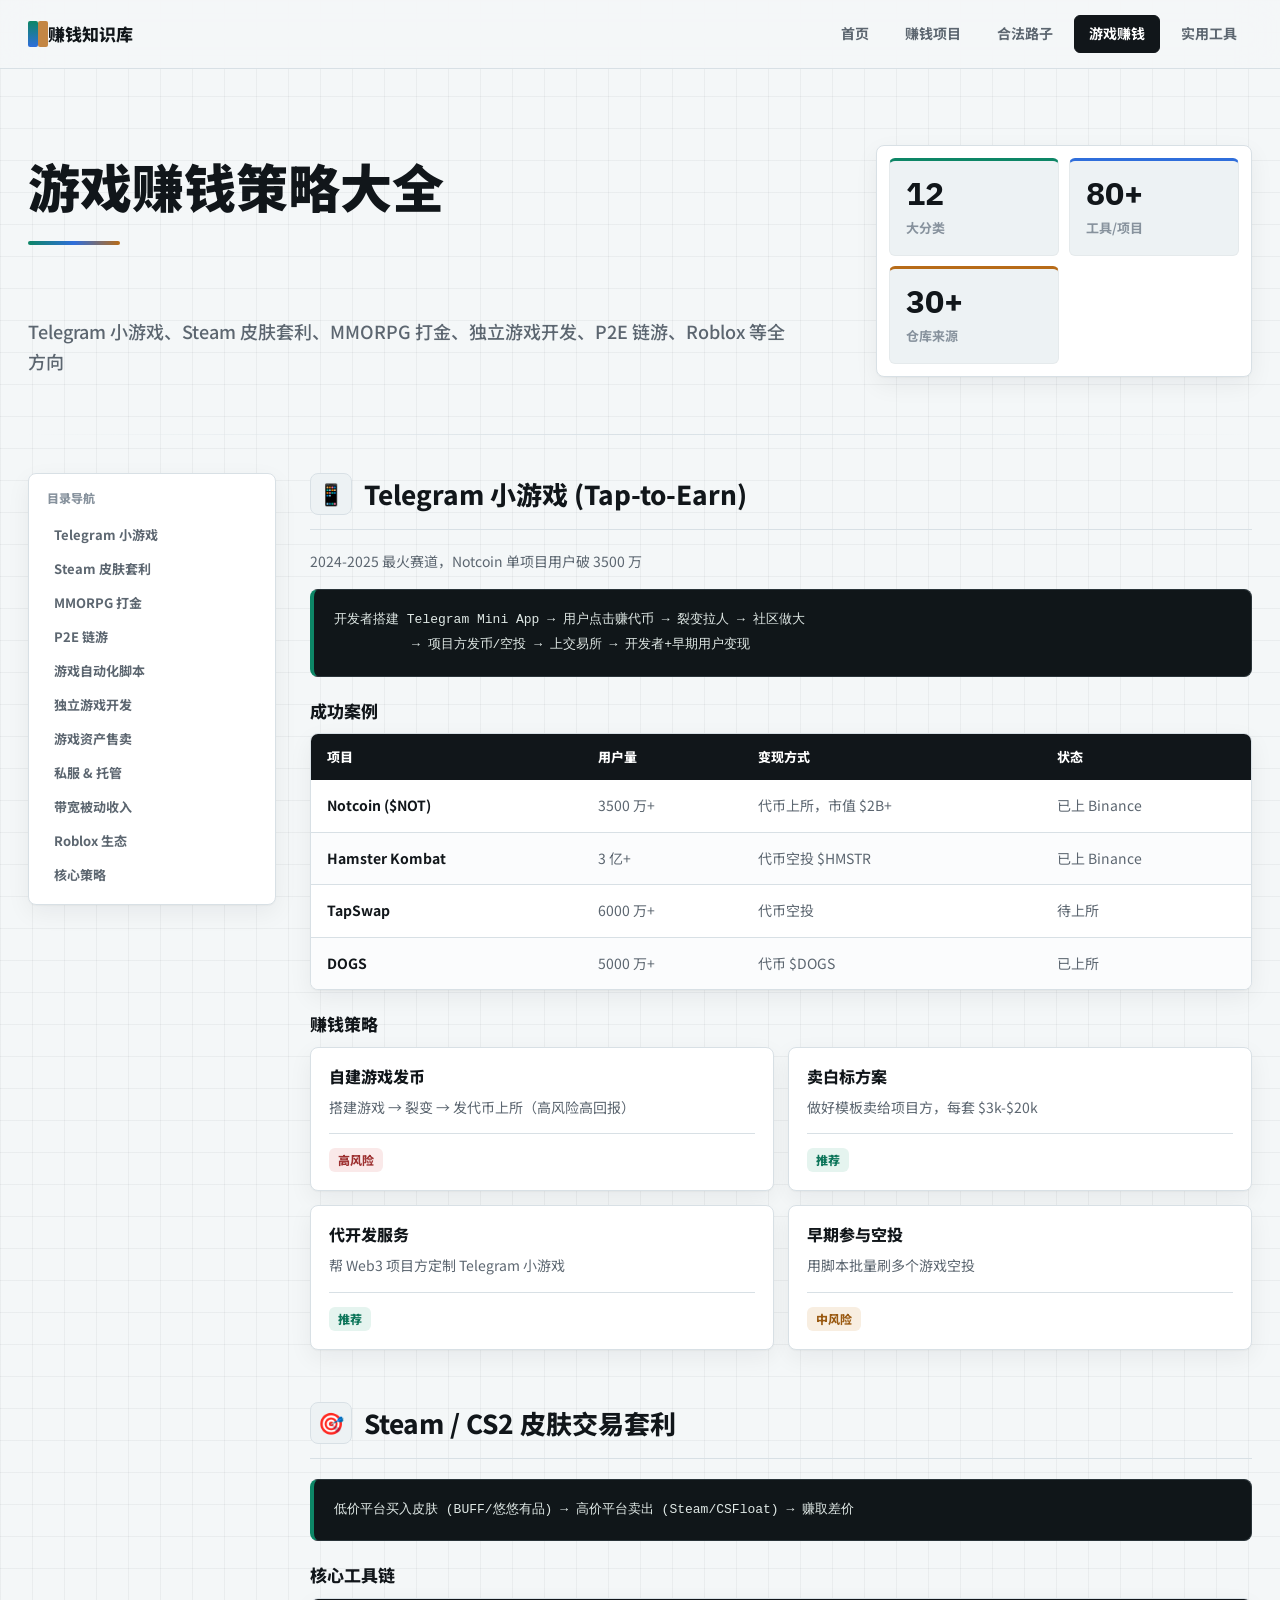
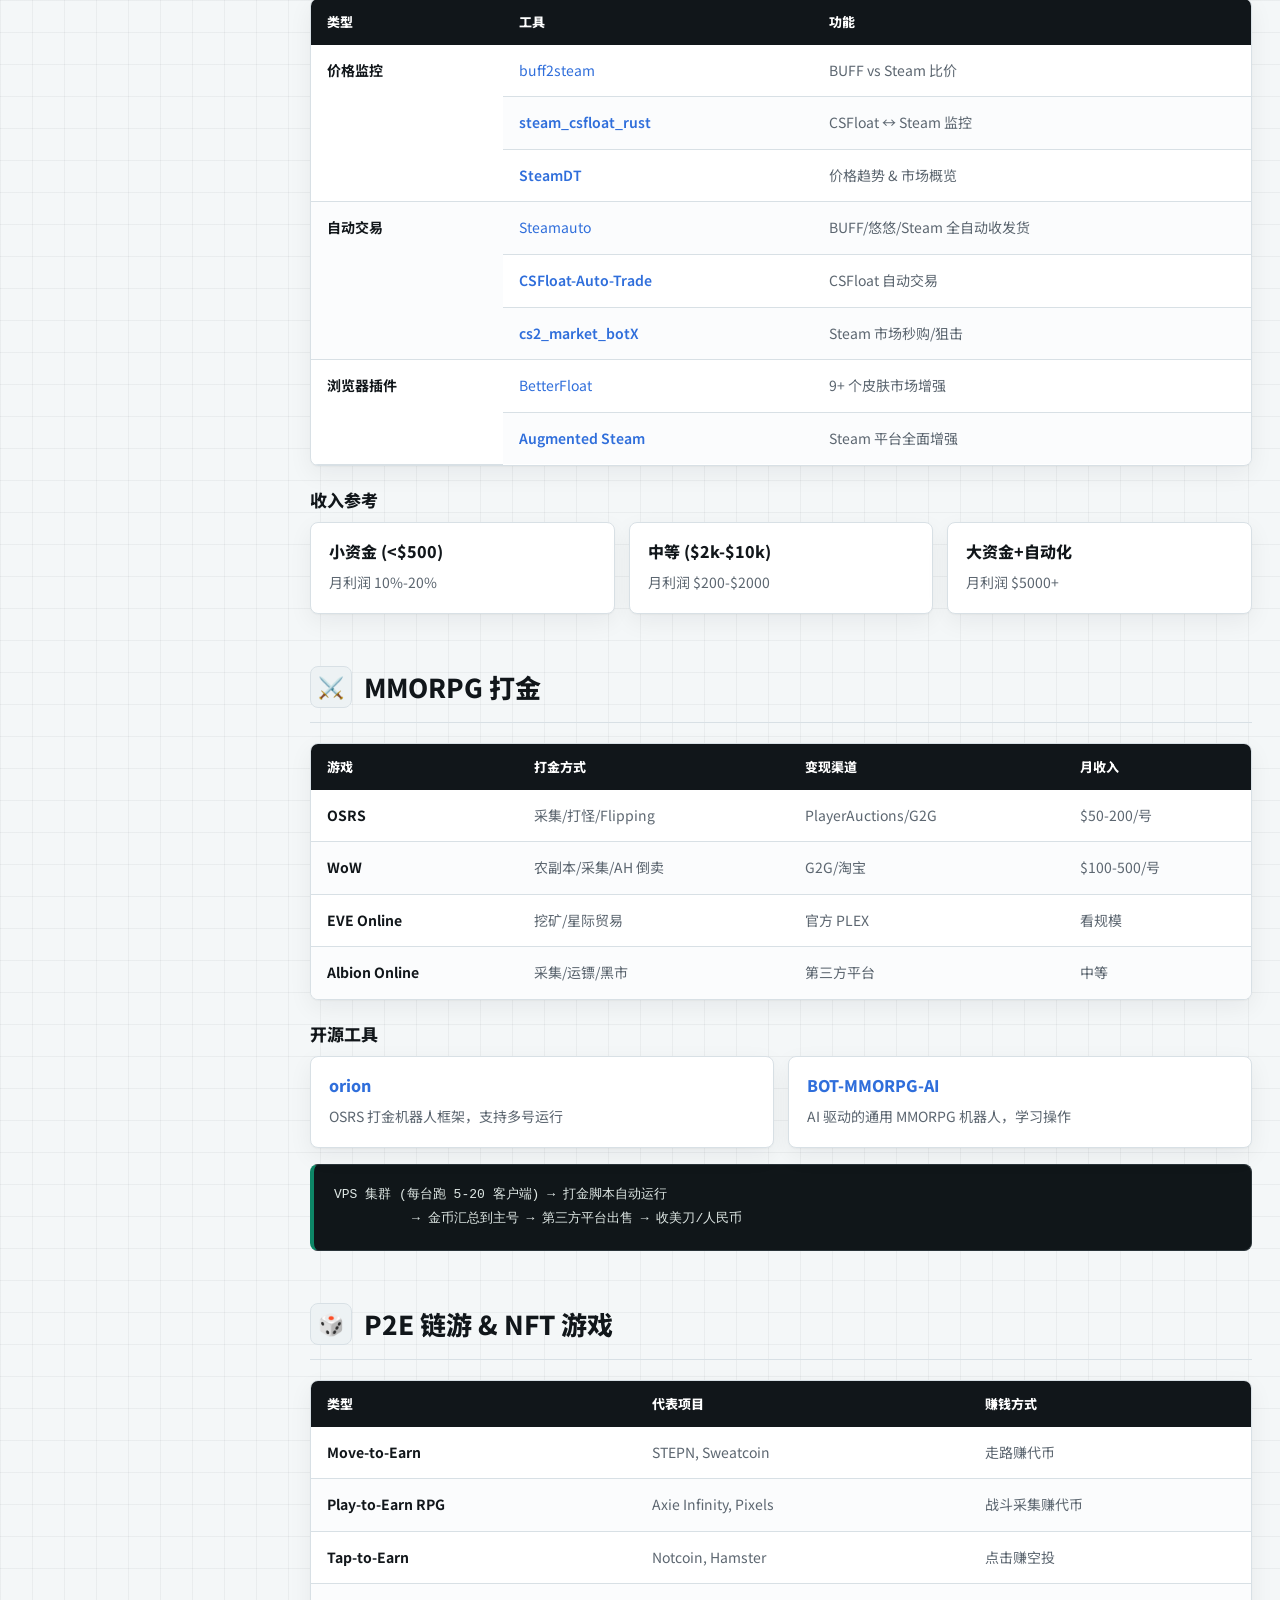
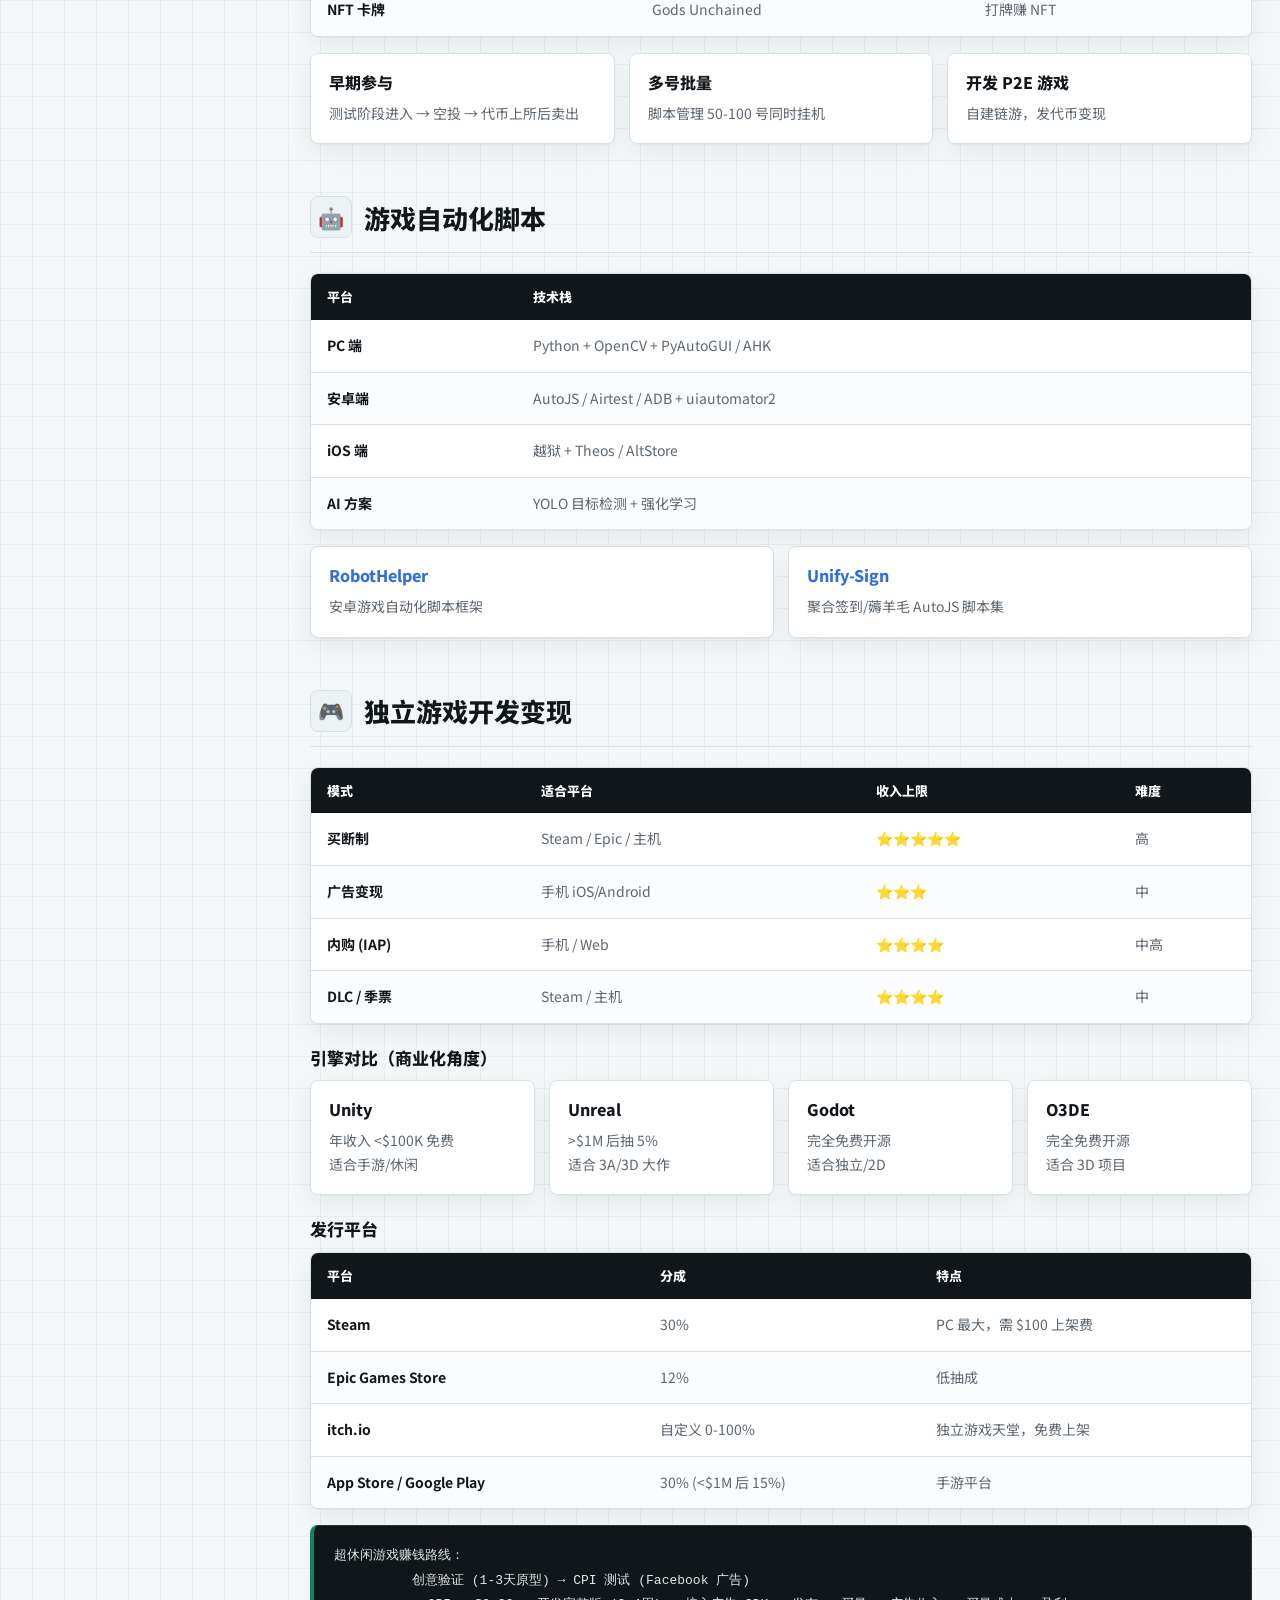
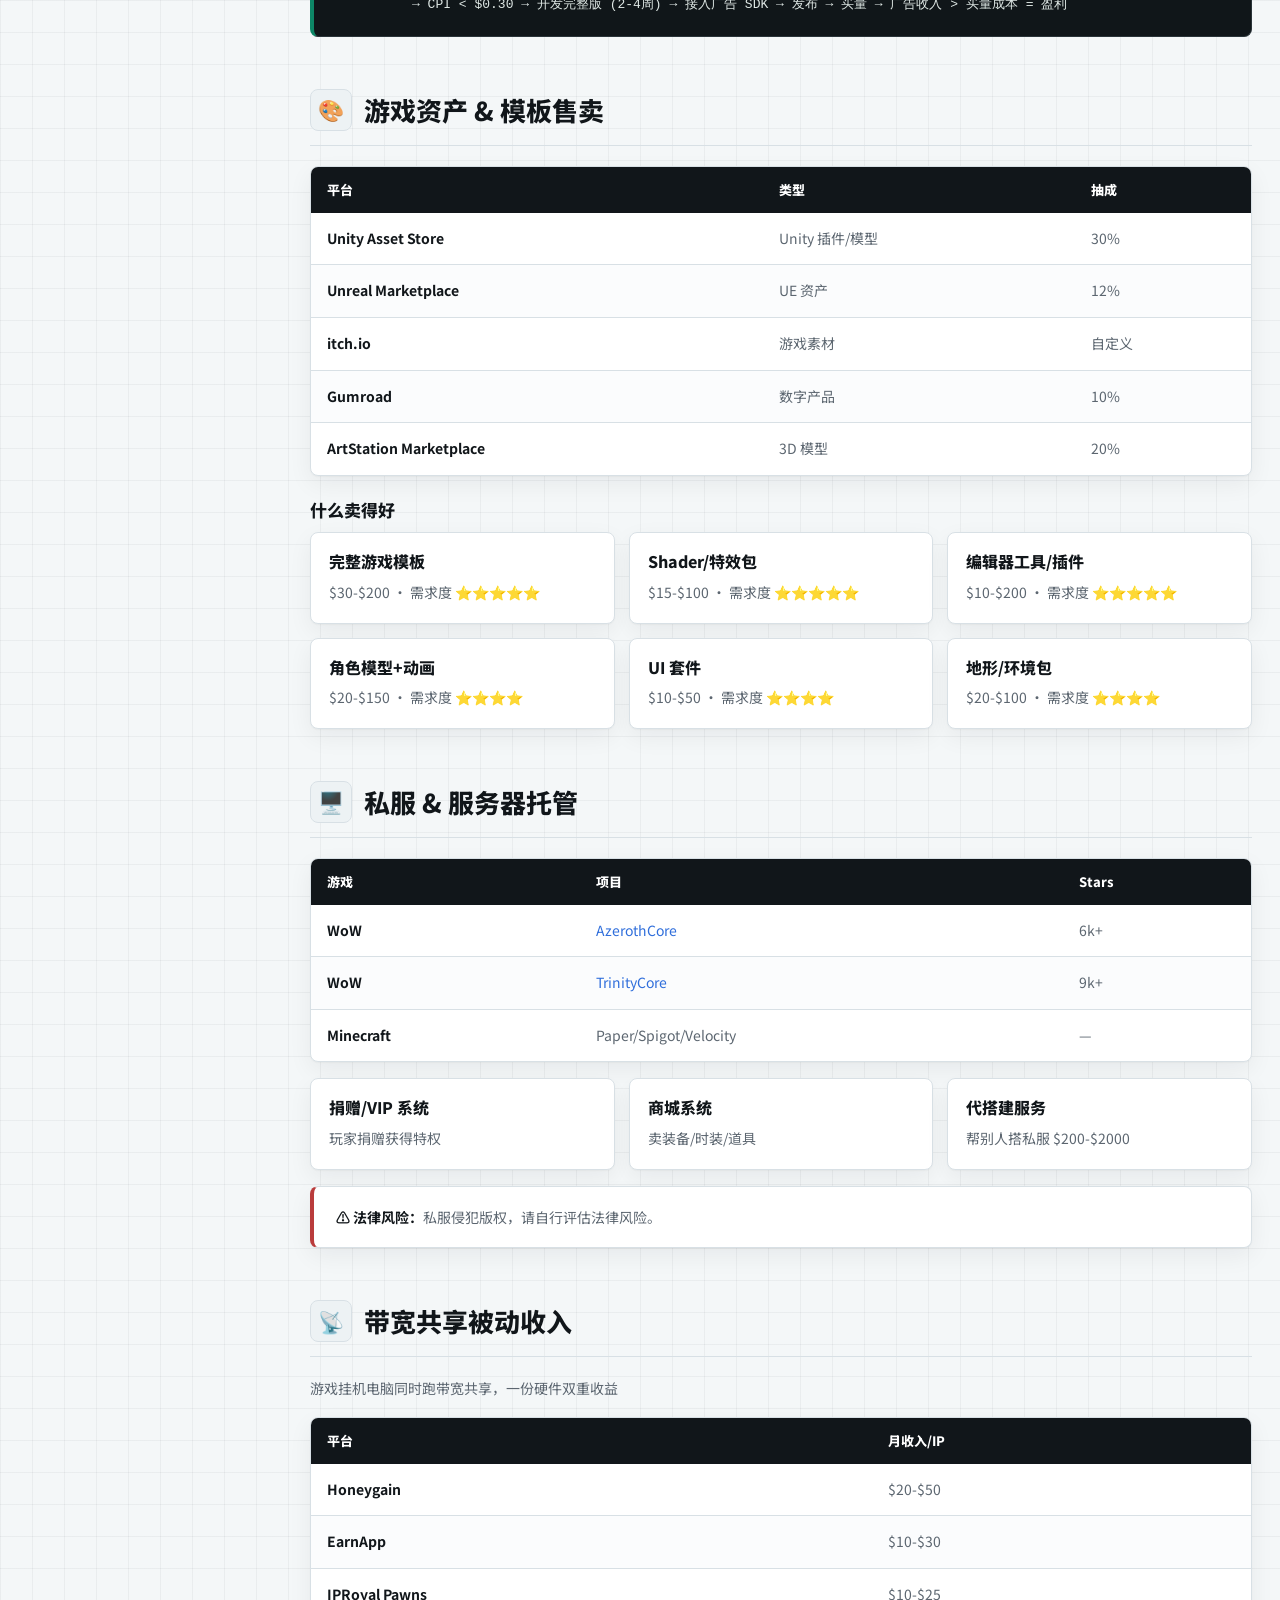
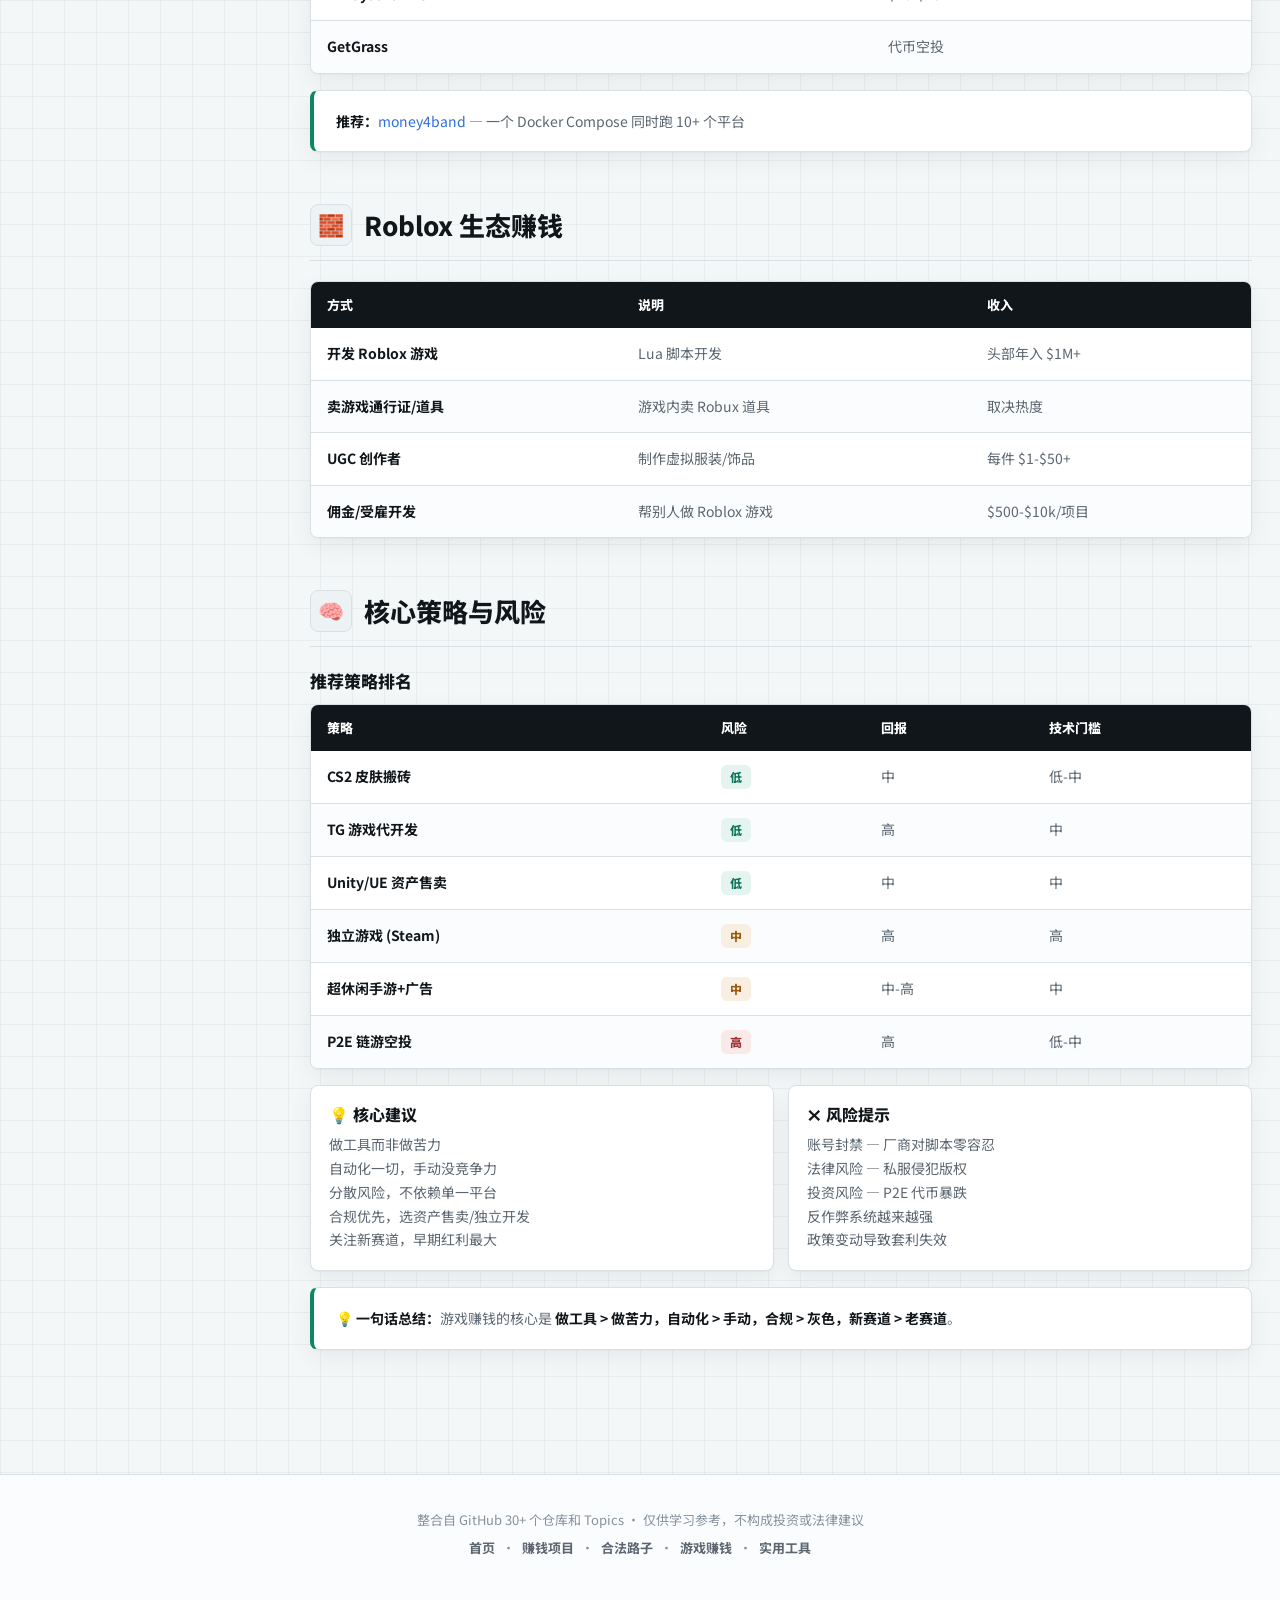
==== commit 7e2ebb27: "refine: UI v3 - 清理内联样式、增强可访问性、优化CSS设计系统 - style.css: 重写为 Revenue Library UI v3，网格背景、深色表头、更紧凑圆角、IBM P" ====
--- a/games.html
+++ b/games.html
@@ -10,10 +10,10 @@
 
 <body>
 
-  <nav class="nav">
+  <nav class="nav" aria-label="主导航">
     <div class="nav-inner">
-      <a href="index.html" class="nav-logo">💰 赚钱知识库</a>
-      <button class="menu-btn" onclick="document.querySelector('.nav-links').classList.toggle('open')">☰</button>
+      <a href="index.html" class="nav-logo">赚钱知识库</a>
+      <button class="menu-btn" type="button" aria-label="打开导航菜单" aria-expanded="false">☰</button>
       <div class="nav-links">
         <a href="index.html">首页</a>
         <a href="projects.html">赚钱项目</a>
@@ -25,7 +25,7 @@
   </nav>
 
   <section class="hero">
-    <h1>🎮 游戏赚钱策略大全</h1>
+    <h1>游戏赚钱策略大全</h1>
     <p>Telegram 小游戏、Steam 皮肤套利、MMORPG 打金、独立游戏开发、P2E 链游、Roblox 等全方向</p>
     <div class="stats">
       <div class="stat">
@@ -53,7 +53,7 @@
       <a href="#bot">游戏自动化脚本</a>
       <a href="#indie">独立游戏开发</a>
       <a href="#asset">游戏资产售卖</a>
-      <a href="#server">私服 & 托管</a>
+      <a href="#server">私服 &amp; 托管</a>
       <a href="#band">带宽被动收入</a>
       <a href="#roblox">Roblox 生态</a>
       <a href="#strategy">核心策略</a>
@@ -64,20 +64,20 @@
       <!-- TG -->
       <section class="section reveal" id="tg">
         <h2 class="section-title"><span class="icon"
-            style="background:linear-gradient(135deg,rgba(6,182,212,0.2),rgba(59,130,246,0.2))">📱</span> Telegram 小游戏
+           >📱</span> Telegram 小游戏
           (Tap-to-Earn)</h2>
-        <p class="text-sm mb-2" style="color:var(--text-muted)">2024-2025 最火赛道，Notcoin 单项目用户破 3500 万</p>
+        <p class="text-sm mb-2">2024-2025 最火赛道，Notcoin 单项目用户破 3500 万</p>
         <div class="flow">开发者搭建 Telegram Mini App → 用户点击赚代币 → 裂变拉人 → 社区做大
           → 项目方发币/空投 → 上交易所 → 开发者+早期用户变现</div>
-        <h3 style="font-size:1rem;margin:1.5rem 0 .75rem">成功案例</h3>
-        <div class="table-wrap">
-          <table>
-            <thead>
-              <tr>
-                <th>项目</th>
-                <th>用户量</th>
-                <th>变现方式</th>
-                <th>状态</th>
+        <h3>成功案例</h3>
+        <div class="table-wrap">
+          <table>
+            <thead>
+              <tr>
+                <th scope="col">项目</th>
+                <th scope="col">用户量</th>
+                <th scope="col">变现方式</th>
+                <th scope="col">状态</th>
               </tr>
             </thead>
             <tbody>
@@ -108,7 +108,7 @@
             </tbody>
           </table>
         </div>
-        <h3 style="font-size:1rem;margin:1.5rem 0 .75rem">赚钱策略</h3>
+        <h3>赚钱策略</h3>
         <div class="cards cards-2">
           <div class="card">
             <div class="card-title">自建游戏发币</div>
@@ -136,17 +136,17 @@
       <!-- Steam -->
       <section class="section reveal" id="steam">
         <h2 class="section-title"><span class="icon"
-            style="background:linear-gradient(135deg,rgba(99,102,241,0.2),rgba(139,92,246,0.2))">🎯</span> Steam / CS2
+           >🎯</span> Steam / CS2
           皮肤交易套利</h2>
         <div class="flow">低价平台买入皮肤 (BUFF/悠悠有品) → 高价平台卖出 (Steam/CSFloat) → 赚取差价</div>
-        <h3 style="font-size:1rem;margin:1.5rem 0 .75rem">核心工具链</h3>
-        <div class="table-wrap">
-          <table>
-            <thead>
-              <tr>
-                <th>类型</th>
-                <th>工具</th>
-                <th>功能</th>
+        <h3>核心工具链</h3>
+        <div class="table-wrap">
+          <table>
+            <thead>
+              <tr>
+                <th scope="col">类型</th>
+                <th scope="col">工具</th>
+                <th scope="col">功能</th>
               </tr>
             </thead>
             <tbody>
@@ -161,7 +161,7 @@
               </tr>
               <tr>
                 <td><a href="https://steamdt.com/en" target="_blank">SteamDT</a></td>
-                <td>价格趋势 & 市场概览</td>
+                <td>价格趋势 &amp; 市场概览</td>
               </tr>
               <tr>
                 <td rowspan="3"><strong>自动交易</strong></td>
@@ -189,7 +189,7 @@
             </tbody>
           </table>
         </div>
-        <h3 style="font-size:1rem;margin:1.5rem 0 .75rem">收入参考</h3>
+        <h3>收入参考</h3>
         <div class="cards cards-3">
           <div class="card">
             <div class="card-title">小资金 (&lt;$500)</div>
@@ -209,15 +209,15 @@
       <!-- Gold Farming -->
       <section class="section reveal" id="gold">
         <h2 class="section-title"><span class="icon"
-            style="background:linear-gradient(135deg,rgba(234,179,8,0.2),rgba(249,115,22,0.2))">⚔️</span> MMORPG 打金</h2>
-        <div class="table-wrap">
-          <table>
-            <thead>
-              <tr>
-                <th>游戏</th>
-                <th>打金方式</th>
-                <th>变现渠道</th>
-                <th>月收入</th>
+           >⚔️</span> MMORPG 打金</h2>
+        <div class="table-wrap">
+          <table>
+            <thead>
+              <tr>
+                <th scope="col">游戏</th>
+                <th scope="col">打金方式</th>
+                <th scope="col">变现渠道</th>
+                <th scope="col">月收入</th>
               </tr>
             </thead>
             <tbody>
@@ -248,7 +248,7 @@
             </tbody>
           </table>
         </div>
-        <h3 style="font-size:1rem;margin:1.5rem 0 .75rem">开源工具</h3>
+        <h3>开源工具</h3>
         <div class="cards cards-2">
           <div class="card">
             <div class="card-title"><a href="https://github.com/fmorris2/orion" target="_blank">orion</a></div>
@@ -267,15 +267,15 @@
       <!-- P2E -->
       <section class="section reveal" id="p2e">
         <h2 class="section-title"><span class="icon"
-            style="background:linear-gradient(135deg,rgba(139,92,246,0.2),rgba(236,72,153,0.2))">🎲</span> P2E 链游 & NFT
+           >🎲</span> P2E 链游 &amp; NFT
           游戏</h2>
         <div class="table-wrap">
           <table>
             <thead>
               <tr>
-                <th>类型</th>
-                <th>代表项目</th>
-                <th>赚钱方式</th>
+                <th scope="col">类型</th>
+                <th scope="col">代表项目</th>
+                <th scope="col">赚钱方式</th>
               </tr>
             </thead>
             <tbody>
@@ -321,13 +321,13 @@
       <!-- Bot -->
       <section class="section reveal" id="bot">
         <h2 class="section-title"><span class="icon"
-            style="background:linear-gradient(135deg,rgba(34,197,94,0.2),rgba(6,182,212,0.2))">🤖</span> 游戏自动化脚本</h2>
-        <div class="table-wrap">
-          <table>
-            <thead>
-              <tr>
-                <th>平台</th>
-                <th>技术栈</th>
+           >🤖</span> 游戏自动化脚本</h2>
+        <div class="table-wrap">
+          <table>
+            <thead>
+              <tr>
+                <th scope="col">平台</th>
+                <th scope="col">技术栈</th>
               </tr>
             </thead>
             <tbody>
@@ -367,15 +367,15 @@
       <!-- Indie Game -->
       <section class="section reveal" id="indie">
         <h2 class="section-title"><span class="icon"
-            style="background:linear-gradient(135deg,rgba(249,115,22,0.2),rgba(234,179,8,0.2))">🎮</span> 独立游戏开发变现</h2>
-        <div class="table-wrap">
-          <table>
-            <thead>
-              <tr>
-                <th>模式</th>
-                <th>适合平台</th>
-                <th>收入上限</th>
-                <th>难度</th>
+           >🎮</span> 独立游戏开发变现</h2>
+        <div class="table-wrap">
+          <table>
+            <thead>
+              <tr>
+                <th scope="col">模式</th>
+                <th scope="col">适合平台</th>
+                <th scope="col">收入上限</th>
+                <th scope="col">难度</th>
               </tr>
             </thead>
             <tbody>
@@ -406,7 +406,7 @@
             </tbody>
           </table>
         </div>
-        <h3 style="font-size:1rem;margin:1.5rem 0 .75rem">引擎对比（商业化角度）</h3>
+        <h3>引擎对比（商业化角度）</h3>
         <div class="cards cards-4">
           <div class="card">
             <div class="card-title">Unity</div>
@@ -425,14 +425,14 @@
             <div class="card-desc">完全免费开源<br>适合 3D 项目</div>
           </div>
         </div>
-        <h3 style="font-size:1rem;margin:1.5rem 0 .75rem">发行平台</h3>
-        <div class="table-wrap">
-          <table>
-            <thead>
-              <tr>
-                <th>平台</th>
-                <th>分成</th>
-                <th>特点</th>
+        <h3>发行平台</h3>
+        <div class="table-wrap">
+          <table>
+            <thead>
+              <tr>
+                <th scope="col">平台</th>
+                <th scope="col">分成</th>
+                <th scope="col">特点</th>
               </tr>
             </thead>
             <tbody>
@@ -461,21 +461,21 @@
         </div>
         <div class="flow mt-2">超休闲游戏赚钱路线：
           创意验证 (1-3天原型) → CPI 测试 (Facebook 广告)
-          → CPI < $0.30 → 开发完整版 (2-4周) → 接入广告 SDK → 发布 → 买量 → 广告收入> 买量成本 = 盈利</div>
+          → CPI &lt; $0.30 → 开发完整版 (2-4周) → 接入广告 SDK → 发布 → 买量 → 广告收入 &gt; 买量成本 = 盈利</div>
       </section>
 
       <!-- Asset -->
       <section class="section reveal" id="asset">
         <h2 class="section-title"><span class="icon"
-            style="background:linear-gradient(135deg,rgba(236,72,153,0.2),rgba(139,92,246,0.2))">🎨</span> 游戏资产 & 模板售卖
+           >🎨</span> 游戏资产 &amp; 模板售卖
         </h2>
         <div class="table-wrap">
           <table>
             <thead>
               <tr>
-                <th>平台</th>
-                <th>类型</th>
-                <th>抽成</th>
+                <th scope="col">平台</th>
+                <th scope="col">类型</th>
+                <th scope="col">抽成</th>
               </tr>
             </thead>
             <tbody>
@@ -507,7 +507,7 @@
             </tbody>
           </table>
         </div>
-        <h3 style="font-size:1rem;margin:1.5rem 0 .75rem">什么卖得好</h3>
+        <h3>什么卖得好</h3>
         <div class="cards cards-3">
           <div class="card">
             <div class="card-title">完整游戏模板</div>
@@ -539,15 +539,15 @@
       <!-- Server -->
       <section class="section reveal" id="server">
         <h2 class="section-title"><span class="icon"
-            style="background:linear-gradient(135deg,rgba(239,68,68,0.2),rgba(249,115,22,0.2))">🖥️</span> 私服 & 服务器托管
+           >🖥️</span> 私服 &amp; 服务器托管
         </h2>
         <div class="table-wrap">
           <table>
             <thead>
               <tr>
-                <th>游戏</th>
-                <th>项目</th>
-                <th>Stars</th>
+                <th scope="col">游戏</th>
+                <th scope="col">项目</th>
+                <th scope="col">Stars</th>
               </tr>
             </thead>
             <tbody>
@@ -589,14 +589,14 @@
       <!-- Bandwidth -->
       <section class="section reveal" id="band">
         <h2 class="section-title"><span class="icon"
-            style="background:linear-gradient(135deg,rgba(6,182,212,0.2),rgba(34,197,94,0.2))">📡</span> 带宽共享被动收入</h2>
-        <p class="text-sm mb-2" style="color:var(--text-muted)">游戏挂机电脑同时跑带宽共享，一份硬件双重收益</p>
-        <div class="table-wrap">
-          <table>
-            <thead>
-              <tr>
-                <th>平台</th>
-                <th>月收入/IP</th>
+           >📡</span> 带宽共享被动收入</h2>
+        <p class="text-sm mb-2">游戏挂机电脑同时跑带宽共享，一份硬件双重收益</p>
+        <div class="table-wrap">
+          <table>
+            <thead>
+              <tr>
+                <th scope="col">平台</th>
+                <th scope="col">月收入/IP</th>
               </tr>
             </thead>
             <tbody>
@@ -626,15 +626,15 @@
       <!-- Roblox -->
       <section class="section reveal" id="roblox">
         <h2 class="section-title"><span class="icon"
-            style="background:linear-gradient(135deg,rgba(99,102,241,0.2),rgba(236,72,153,0.2))">🧱</span> Roblox 生态赚钱
+           >🧱</span> Roblox 生态赚钱
         </h2>
         <div class="table-wrap">
           <table>
             <thead>
               <tr>
-                <th>方式</th>
-                <th>说明</th>
-                <th>收入</th>
+                <th scope="col">方式</th>
+                <th scope="col">说明</th>
+                <th scope="col">收入</th>
               </tr>
             </thead>
             <tbody>
@@ -666,16 +666,16 @@
       <!-- Strategy -->
       <section class="section reveal" id="strategy">
         <h2 class="section-title"><span class="icon"
-            style="background:linear-gradient(135deg,rgba(34,197,94,0.2),rgba(234,179,8,0.2))">🧠</span> 核心策略与风险</h2>
-        <h3 style="font-size:1rem;margin:0 0 .75rem">推荐策略排名</h3>
-        <div class="table-wrap">
-          <table>
-            <thead>
-              <tr>
-                <th>策略</th>
-                <th>风险</th>
-                <th>回报</th>
-                <th>技术门槛</th>
+           >🧠</span> 核心策略与风险</h2>
+        <h3>推荐策略排名</h3>
+        <div class="table-wrap">
+          <table>
+            <thead>
+              <tr>
+                <th scope="col">策略</th>
+                <th scope="col">风险</th>
+                <th scope="col">回报</th>
+                <th scope="col">技术门槛</th>
               </tr>
             </thead>
             <tbody>
@@ -719,13 +719,13 @@
           </table>
         </div>
         <div class="cards cards-2 mt-2">
-          <div class="card" style="border-top:3px solid var(--color-green)">
+          <div class="card">
             <div class="card-title">💡 核心建议</div>
             <div class="card-desc">
               做工具而非做苦力<br>自动化一切，手动没竞争力<br>分散风险，不依赖单一平台<br>合规优先，选资产售卖/独立开发<br>关注新赛道，早期红利最大
             </div>
           </div>
-          <div class="card" style="border-top:3px solid var(--color-red)">
+          <div class="card">
             <div class="card-title">❌ 风险提示</div>
             <div class="card-desc">
               账号封禁 — 厂商对脚本零容忍<br>法律风险 — 私服侵犯版权<br>投资风险 — P2E 代币暴跌<br>反作弊系统越来越强<br>政策变动导致套利失效
@@ -733,7 +733,7 @@
           </div>
         </div>
         <div class="tip mt-2">
-          <strong>💡 一句话总结：</strong>游戏赚钱的核心是 <strong>做工具 > 做苦力，自动化 > 手动，合规 > 灰色，新赛道 > 老赛道</strong>。
+          <strong>💡 一句话总结：</strong>游戏赚钱的核心是 <strong>做工具 &gt; 做苦力，自动化 &gt; 手动，合规 &gt; 灰色，新赛道 &gt; 老赛道</strong>。
         </div>
       </section>
 
@@ -742,7 +742,7 @@
 
   <footer class="footer">
     <p>整合自 GitHub 30+ 个仓库和 Topics · 仅供学习参考，不构成投资或法律建议</p>
-    <p style="margin-top:0.5rem">
+    <p>
       <a href="index.html">首页</a> ·
       <a href="projects.html">赚钱项目</a> ·
       <a href="legal.html">合法路子</a> ·
@@ -751,8 +751,8 @@
     </p>
   </footer>
 
-  <button class="back-top" id="backTop" onclick="window.scrollTo({top:0})">↑</button>
+  <button class="back-top" id="backTop" type="button" aria-label="回到顶部">↑</button>
   <script src="main.js"></script>
 </body>
 
-</html>+</html>
--- a/style.css
+++ b/style.css
@@ -1,284 +1,1221 @@
-﻿/* ===== OPPO Design System v2 ===== */
-/* Light · Breathable · Naturally Modern */
-@import url('https://fonts.googleapis.com/css2?family=Inter:wght@300;400;500;600;700;800&display=swap');
+/* ===== Revenue Library UI v3 ===== */
+@import url('https://fonts.googleapis.com/css2?family=IBM+Plex+Sans:wght@400;500;600;700&family=Noto+Sans+SC:wght@400;500;600;700;800;900&display=swap');
 
 :root {
-  --bg-page: #F7F8FA;
-  --bg-surface: #FFFFFF;
-  --bg-glass: rgba(255,255,255,0.72);
-  --text-main: #1D1D1F;
-  --text-muted: #48484A;
-  --text-light: #8E8E93;
-  --border: rgba(0,0,0,0.06);
-  --border-hover: rgba(0,0,0,0.12);
-  --accent: #00B578;
-  --accent-hover: #009F6B;
-  --accent-bg: rgba(0,181,120,0.08);
-  --accent-secondary: #007AFF;
-  --accent-secondary-bg: rgba(0,122,255,0.08);
-  --color-indigo: #6366F1;
-  --color-green: #22C55E;
-  --color-cyan: #06B6D4;
-  --color-orange: #F97316;
-  --color-pink: #EC4899;
-  --color-yellow: #EAB308;
-  --color-red: #EF4444;
-  --card-hover: rgba(0,0,0,0.015);
-  --radius-sm: 12px;
-  --radius-md: 20px;
-  --radius-lg: 28px;
-  --shadow-sm: 0 1px 3px rgba(0,0,0,0.02), 0 4px 12px rgba(0,0,0,0.03);
-  --shadow-md: 0 2px 4px rgba(0,0,0,0.02), 0 8px 24px rgba(0,0,0,0.05);
-  --shadow-hover: 0 4px 8px rgba(0,0,0,0.03), 0 20px 48px rgba(0,0,0,0.08);
-  --shadow-glow: 0 0 0 1px rgba(0,181,120,0.08), 0 8px 24px rgba(0,181,120,0.06);
-  --tag-green-bg: rgba(0,181,120,0.1);  --tag-green-txt: #00A06A;
-  --tag-blue-bg: rgba(0,122,255,0.1);   --tag-blue-txt: #0066DD;
-  --tag-orange-bg: rgba(255,149,0,0.1);  --tag-orange-txt: #CC7700;
-  --tag-red-bg: rgba(255,59,48,0.1);    --tag-red-txt: #DD3327;
-  --tag-purple-bg: rgba(124,58,237,0.1); --tag-purple-txt: #6D28D9;
+  --bg-page: #f4f7f8;
+  --bg-surface: #ffffff;
+  --bg-subtle: #edf2f4;
+  --bg-elevated: #fbfcfd;
+  --text-main: #11161a;
+  --text-muted: #5c6670;
+  --text-light: #87929d;
+  --border: #d8e0e5;
+  --border-hover: #b6c3cc;
+  --accent: #0d8666;
+  --accent-hover: #096f55;
+  --accent-bg: #e5f4ef;
+  --accent-secondary: #2f6edb;
+  --accent-secondary-bg: #e7eefb;
+  --color-indigo: #6757c8;
+  --color-green: #0d8666;
+  --color-cyan: #0b7893;
+  --color-orange: #b76b18;
+  --color-pink: #aa3d77;
+  --color-yellow: #9f7400;
+  --color-red: #ba3c3c;
+  --card-hover: #f7fafb;
+  --radius-sm: 6px;
+  --radius-md: 8px;
+  --radius-lg: 8px;
+  --shadow-sm: 0 1px 2px rgba(17, 22, 26, 0.04), 0 8px 24px rgba(17, 22, 26, 0.06);
+  --shadow-md: 0 2px 4px rgba(17, 22, 26, 0.06), 0 16px 38px rgba(17, 22, 26, 0.1);
+  --shadow-hover: 0 4px 8px rgba(17, 22, 26, 0.08), 0 18px 42px rgba(17, 22, 26, 0.12);
+  --shadow-glow: 0 0 0 1px rgba(13, 134, 102, 0.14), 0 10px 28px rgba(13, 134, 102, 0.1);
+  --tag-green-bg: #e5f4ef;
+  --tag-green-txt: #0d755a;
+  --tag-blue-bg: #e7eefb;
+  --tag-blue-txt: #285bb8;
+  --tag-orange-bg: #f8eee1;
+  --tag-orange-txt: #9a5a12;
+  --tag-red-bg: #fae9e9;
+  --tag-red-txt: #9d3030;
+  --tag-purple-bg: #f0ebfb;
+  --tag-purple-txt: #5c47ad;
 }
 
 @media (prefers-color-scheme: dark) {
   :root {
-    --bg-page: #0C0C0D;
-    --bg-surface: #1C1C1E;
-    --bg-glass: rgba(28,28,30,0.78);
-    --text-main: #F5F5F7;
-    --text-muted: #AEAEB2;
-    --text-light: #636366;
-    --border: rgba(255,255,255,0.08);
-    --border-hover: rgba(255,255,255,0.16);
-    --accent: #11D48A;
-    --accent-hover: #1AE499;
-    --accent-bg: rgba(17,212,138,0.1);
-    --accent-secondary: #409CFF;
-    --accent-secondary-bg: rgba(64,156,255,0.12);
-    --shadow-sm: 0 2px 8px rgba(0,0,0,0.2);
-    --shadow-md: 0 4px 20px rgba(0,0,0,0.25);
-    --shadow-hover: 0 16px 48px rgba(0,0,0,0.35);
-    --shadow-glow: 0 0 0 1px rgba(17,212,138,0.15), 0 8px 24px rgba(17,212,138,0.08);
-    --tag-green-bg: rgba(17,212,138,0.12);  --tag-green-txt: #11D48A;
-    --tag-blue-bg: rgba(64,156,255,0.12);   --tag-blue-txt: #409CFF;
-    --tag-orange-bg: rgba(255,159,10,0.12);  --tag-orange-txt: #FF9F0A;
-    --tag-red-bg: rgba(255,69,58,0.12);    --tag-red-txt: #FF6961;
-    --tag-purple-bg: rgba(167,139,250,0.12); --tag-purple-txt: #A78BFA;
-    --color-indigo: #818CF8;
-    --color-green: #4ADE80;
-    --color-cyan: #22D3EE;
-    --color-orange: #FB923C;
-    --color-pink: #F472B6;
-    --color-yellow: #FACC15;
-    --color-red: #F87171;
-    --card-hover: rgba(255,255,255,0.03);
+    --bg-page: #111416;
+    --bg-surface: #181d20;
+    --bg-subtle: #20272b;
+    --bg-elevated: #15191c;
+    --text-main: #f0f4f5;
+    --text-muted: #b4bec5;
+    --text-light: #7f8b94;
+    --border: #2d363d;
+    --border-hover: #46535d;
+    --accent: #42c49a;
+    --accent-hover: #66d6af;
+    --accent-bg: rgba(66, 196, 154, 0.12);
+    --accent-secondary: #79a7ff;
+    --accent-secondary-bg: rgba(121, 167, 255, 0.12);
+    --card-hover: #1d2428;
+    --shadow-sm: 0 1px 2px rgba(0, 0, 0, 0.18), 0 12px 34px rgba(0, 0, 0, 0.22);
+    --shadow-md: 0 2px 4px rgba(0, 0, 0, 0.22), 0 18px 46px rgba(0, 0, 0, 0.28);
+    --shadow-hover: 0 4px 8px rgba(0, 0, 0, 0.24), 0 22px 56px rgba(0, 0, 0, 0.34);
+    --shadow-glow: 0 0 0 1px rgba(66, 196, 154, 0.18), 0 12px 30px rgba(66, 196, 154, 0.1);
+    --tag-green-bg: rgba(66, 196, 154, 0.14);
+    --tag-green-txt: #63d7ae;
+    --tag-blue-bg: rgba(121, 167, 255, 0.14);
+    --tag-blue-txt: #9abaff;
+    --tag-orange-bg: rgba(245, 168, 80, 0.14);
+    --tag-orange-txt: #f5b66f;
+    --tag-red-bg: rgba(245, 105, 105, 0.14);
+    --tag-red-txt: #ff8b8b;
+    --tag-purple-bg: rgba(169, 145, 246, 0.14);
+    --tag-purple-txt: #b8a6ff;
+    --color-indigo: #a292ff;
+    --color-green: #63d7ae;
+    --color-cyan: #64d7ef;
+    --color-orange: #f5b66f;
+    --color-pink: #ee8dc0;
+    --color-yellow: #e8c95d;
+    --color-red: #ff8b8b;
   }
 }
 
 /* ===== Reset ===== */
-*, *::before, *::after { margin: 0; padding: 0; box-sizing: border-box; }
-html { font-size: 16px; scroll-behavior: smooth; -webkit-text-size-adjust: 100%; }
+*, *::before, *::after {
+  box-sizing: border-box;
+}
+
+* {
+  margin: 0;
+  padding: 0;
+}
+
+html {
+  font-size: 16px;
+  scroll-behavior: smooth;
+  scroll-padding-top: 88px;
+  -webkit-text-size-adjust: 100%;
+}
+
 body {
-  font-family: 'Inter', -apple-system, BlinkMacSystemFont, 'SF Pro Display', 'PingFang SC', 'Noto Sans SC', sans-serif;
-  background: var(--bg-page);
+  min-height: 100vh;
+  font-family: "Noto Sans SC", "IBM Plex Sans", "Microsoft YaHei", sans-serif;
   color: var(--text-muted);
-  line-height: 1.65;
+  background-color: var(--bg-page);
+  background-image:
+    linear-gradient(rgba(17, 22, 26, 0.045) 1px, transparent 1px),
+    linear-gradient(90deg, rgba(17, 22, 26, 0.045) 1px, transparent 1px);
+  background-size: 32px 32px;
+  line-height: 1.68;
   -webkit-font-smoothing: antialiased;
   -moz-osx-font-smoothing: grayscale;
   text-rendering: optimizeLegibility;
   overflow-x: hidden;
 }
-h1, h2, h3, h4, h5, h6 { color: var(--text-main); font-weight: 650; line-height: 1.25; letter-spacing: -0.02em; }
-a { color: var(--accent); text-decoration: none; transition: color 0.25s ease; }
-a:hover { color: var(--accent-hover); }
-
-/* ===== Layout ===== */
-.page-layout { display: flex; gap: 3.5rem; max-width: 1280px; margin: 0 auto; padding: 2.5rem 2rem 6rem; }
-.page-main { flex: 1; min-width: 0; }
-
-/* ===== Nav ===== */
+
+@media (prefers-color-scheme: dark) {
+  body {
+    background-image:
+      linear-gradient(rgba(255, 255, 255, 0.04) 1px, transparent 1px),
+      linear-gradient(90deg, rgba(255, 255, 255, 0.04) 1px, transparent 1px);
+  }
+}
+
+h1, h2, h3, h4, h5, h6 {
+  color: var(--text-main);
+  font-weight: 800;
+  line-height: 1.22;
+  letter-spacing: 0;
+}
+
+p {
+  letter-spacing: 0;
+}
+
+a {
+  color: var(--accent-secondary);
+  text-decoration: none;
+  transition: color 0.18s ease, background-color 0.18s ease, border-color 0.18s ease, transform 0.18s ease;
+}
+
+a:hover {
+  color: var(--accent-hover);
+}
+
+strong {
+  color: var(--text-main);
+  font-weight: 700;
+}
+
+::selection {
+  color: #ffffff;
+  background: var(--accent);
+}
+
+/* ===== Navigation ===== */
 .nav {
-  position: sticky; top: 0; z-index: 100;
-  background: var(--bg-glass);
-  backdrop-filter: saturate(180%) blur(20px);
-  -webkit-backdrop-filter: saturate(180%) blur(20px);
+  position: sticky;
+  top: 0;
+  z-index: 100;
+  background: rgba(244, 247, 248, 0.9);
   border-bottom: 1px solid var(--border);
-  transition: box-shadow 0.3s ease;
-}
-.nav.scrolled { box-shadow: var(--shadow-sm); }
-.nav-inner { max-width: 1280px; margin: 0 auto; display: flex; align-items: center; justify-content: space-between; height: 64px; padding: 0 2rem; }
-.nav-logo { font-size: 1.15rem; font-weight: 700; color: var(--text-main); letter-spacing: -0.02em; display: flex; align-items: center; gap: 0.4rem; }
-.nav-links { display: flex; gap: 0.25rem; }
-.nav-links a { padding: 0.4rem 1rem; border-radius: 999px; font-size: 0.88rem; font-weight: 500; color: var(--text-muted); transition: all 0.25s ease; }
-.nav-links a:hover { color: var(--text-main); background: var(--card-hover); }
-.nav-links a.active { color: var(--bg-surface); background: var(--text-main); font-weight: 600; }
-.menu-btn { display: none; background: none; border: none; color: var(--text-main); font-size: 1.4rem; cursor: pointer; padding: 0.25rem; }
-
-@media (max-width: 860px) {
-  .menu-btn { display: block; }
-  .nav-links { display: none; position: absolute; top: 64px; left: 0; right: 0; flex-direction: column; background: var(--bg-surface); padding: 1rem 1.5rem 1.5rem; border-bottom: 1px solid var(--border); box-shadow: var(--shadow-md); gap: 0.25rem; }
-  .nav-links.open { display: flex; }
-  .nav-links a { padding: 0.75rem 1rem; border-radius: var(--radius-sm); }
-  .nav-links a.active { background: var(--accent-bg); color: var(--accent); }
+  backdrop-filter: blur(18px) saturate(160%);
+  -webkit-backdrop-filter: blur(18px) saturate(160%);
+}
+
+@media (prefers-color-scheme: dark) {
+  .nav {
+    background: rgba(17, 20, 22, 0.9);
+  }
+}
+
+.nav.scrolled {
+  box-shadow: var(--shadow-sm);
+}
+
+.nav-inner {
+  display: flex;
+  align-items: center;
+  justify-content: space-between;
+  max-width: 1280px;
+  height: 68px;
+  margin: 0 auto;
+  padding: 0 28px;
+  gap: 20px;
+}
+
+.nav-logo {
+  display: inline-flex;
+  align-items: center;
+  gap: 10px;
+  color: var(--text-main);
+  font-size: 17px;
+  font-weight: 800;
+  white-space: nowrap;
+}
+
+.nav-logo::before {
+  content: "";
+  width: 10px;
+  height: 26px;
+  border-radius: 2px;
+  background: linear-gradient(180deg, var(--accent), var(--accent-secondary));
+  box-shadow: 10px 0 0 rgba(183, 107, 24, 0.8);
+}
+
+.nav-links {
+  display: flex;
+  align-items: center;
+  gap: 6px;
+}
+
+.nav-links a {
+  display: inline-flex;
+  align-items: center;
+  min-height: 38px;
+  padding: 0 14px;
+  border: 1px solid transparent;
+  border-radius: var(--radius-sm);
+  color: var(--text-muted);
+  font-size: 14px;
+  font-weight: 700;
+}
+
+.nav-links a:hover {
+  color: var(--text-main);
+  background: var(--bg-surface);
+  border-color: var(--border);
+}
+
+.nav-links a.active {
+  color: #ffffff;
+  background: var(--text-main);
+  border-color: var(--text-main);
+}
+
+.menu-btn {
+  display: none;
+  align-items: center;
+  justify-content: center;
+  width: 42px;
+  height: 42px;
+  border: 1px solid var(--border);
+  border-radius: var(--radius-sm);
+  color: var(--text-main);
+  background: var(--bg-surface);
+  font-size: 20px;
+  cursor: pointer;
+}
+
+.menu-btn:hover {
+  border-color: var(--border-hover);
 }
 
 /* ===== Hero ===== */
-.hero { text-align: center; padding: 5rem 2rem 3.5rem; max-width: 860px; margin: 0 auto; position: relative; }
-.hero::before {
-  content: ''; position: absolute; top: -120px; left: 50%; transform: translateX(-50%);
-  width: 700px; height: 700px;
-  background: radial-gradient(circle, rgba(0,181,120,0.06) 0%, rgba(0,122,255,0.04) 40%, transparent 70%);
-  pointer-events: none; z-index: -1;
-}
+.hero {
+  position: relative;
+  display: grid;
+  grid-template-columns: minmax(0, 1fr) 376px;
+  gap: 44px;
+  align-items: end;
+  max-width: 1280px;
+  margin: 0 auto;
+  padding: 76px 28px 58px;
+}
+
+.hero > * {
+  min-width: 0;
+}
+
+.hero::after {
+  content: "";
+  position: absolute;
+  left: 28px;
+  right: 28px;
+  bottom: 0;
+  height: 1px;
+  background: linear-gradient(90deg, transparent, var(--border), transparent);
+}
+
 .hero h1 {
-  font-size: clamp(2.2rem, 5vw, 3.5rem); font-weight: 800; margin-bottom: 1rem; letter-spacing: -0.035em; line-height: 1.15;
-  background: linear-gradient(135deg, var(--text-main) 0%, var(--text-muted) 100%);
-  -webkit-background-clip: text; -webkit-text-fill-color: transparent; background-clip: text;
-}
-.hero p { font-size: 1.1rem; color: var(--text-muted); font-weight: 400; line-height: 1.6; max-width: 640px; margin: 0 auto; }
-.hero .stats { display: flex; justify-content: center; gap: 3rem; margin-top: 2.5rem; flex-wrap: wrap; }
-.hero .stat-val { font-size: 2.25rem; font-weight: 700; color: var(--text-main); line-height: 1; letter-spacing: -0.03em; }
-.hero .stat-label { font-size: 0.85rem; font-weight: 500; color: var(--text-light); margin-top: 0.4rem; }
+  max-width: 820px;
+  margin: 0 0 18px;
+  font-size: 52px;
+  font-weight: 900;
+}
+
+.hero h1::after {
+  content: "";
+  display: block;
+  width: 92px;
+  height: 4px;
+  margin-top: 24px;
+  border-radius: 999px;
+  background: linear-gradient(90deg, var(--accent), var(--accent-secondary), var(--color-orange));
+}
+
+.hero p {
+  max-width: 760px;
+  color: var(--text-muted);
+  font-size: 18px;
+  font-weight: 500;
+}
+
+.hero .stats {
+  grid-column: 2;
+  grid-row: 1 / span 2;
+  display: grid;
+  grid-template-columns: repeat(2, minmax(0, 1fr));
+  gap: 10px;
+  align-self: stretch;
+  min-height: 222px;
+  width: 100%;
+  padding: 12px;
+  background: var(--bg-surface);
+  border: 1px solid var(--border);
+  border-radius: var(--radius-lg);
+  box-shadow: var(--shadow-sm);
+}
+
+.hero .stat {
+  display: flex;
+  flex-direction: column;
+  justify-content: flex-end;
+  min-height: 92px;
+  padding: 16px;
+  background: var(--bg-subtle);
+  border: 1px solid rgba(17, 22, 26, 0.03);
+  border-radius: var(--radius-sm);
+}
+
+.hero .stat:nth-child(1) {
+  border-top: 3px solid var(--accent);
+}
+
+.hero .stat:nth-child(2) {
+  border-top: 3px solid var(--accent-secondary);
+}
+
+.hero .stat:nth-child(3) {
+  border-top: 3px solid var(--color-orange);
+}
+
+.hero .stat:nth-child(4) {
+  border-top: 3px solid var(--color-indigo);
+}
+
+.hero .stat-val {
+  color: var(--text-main);
+  font-family: "IBM Plex Sans", "Noto Sans SC", sans-serif;
+  font-size: 32px;
+  font-weight: 700;
+  line-height: 1;
+}
+
+.hero .stat-label {
+  margin-top: 8px;
+  color: var(--text-light);
+  font-size: 13px;
+  font-weight: 700;
+}
+
+/* ===== Shared Layout ===== */
+.container {
+  max-width: 1280px;
+  margin: 0 auto;
+  padding: 34px 28px 64px;
+}
+
+.page-layout {
+  display: grid;
+  grid-template-columns: 248px minmax(0, 1fr);
+  gap: 34px;
+  max-width: 1280px;
+  margin: 0 auto;
+  padding: 38px 28px 72px;
+}
+
+.page-main {
+  min-width: 0;
+}
 
 /* ===== Hub Cards ===== */
-.hub-grid { display: grid; grid-template-columns: repeat(auto-fill, minmax(280px, 1fr)); gap: 1.25rem; margin-top: 2.5rem; }
+.hub-grid {
+  display: grid;
+  grid-template-columns: repeat(4, minmax(0, 1fr));
+  gap: 14px;
+}
+
+.hub-grid > a {
+  display: block;
+  min-width: 0;
+}
+
 .hub-card {
-  background: var(--bg-surface); border: 1px solid var(--border); border-radius: var(--radius-lg);
-  padding: 2.5rem 2rem; text-align: center; box-shadow: var(--shadow-sm);
-  transition: all 0.4s cubic-bezier(0.16, 1, 0.3, 1);
-  position: relative; display: block; color: inherit; overflow: hidden;
-}
-.hub-card::before { content: ''; position: absolute; inset: 0; background: radial-gradient(ellipse at 50% 0%, var(--accent-bg) 0%, transparent 65%); opacity: 0; transition: opacity 0.5s ease; }
-.hub-card:hover { transform: translateY(-6px); box-shadow: var(--shadow-hover); border-color: rgba(0,181,120,0.15); }
-.hub-card:hover::before { opacity: 1; }
-.hub-card > * { position: relative; z-index: 1; }
-.hub-icon { width: 72px; height: 72px; margin: 0 auto 1.25rem; border-radius: var(--radius-md); background: var(--bg-page); display: flex; align-items: center; justify-content: center; font-size: 2rem; transition: transform 0.4s cubic-bezier(0.16, 1, 0.3, 1); }
-.hub-card:hover .hub-icon { transform: scale(1.08) rotate(-2deg); }
-.hub-card h3 { font-size: 1.3rem; margin-bottom: 0.6rem; letter-spacing: -0.01em; }
-.hub-card p { font-size: 0.95rem; color: var(--text-muted); margin-bottom: 1.5rem; line-height: 1.5; }
-.hub-stats { display: flex; justify-content: center; gap: 1.75rem; border-top: 1px solid var(--border); padding-top: 1.25rem; }
-.hub-stat-val { font-weight: 700; color: var(--text-main); font-size: 1.05rem; }
-.hub-stat-lbl { font-size: 0.8rem; color: var(--text-light); }
-.hub-arrow { display: none; }
+  position: relative;
+  display: flex;
+  flex-direction: column;
+  min-height: 100%;
+  padding: 24px;
+  overflow: hidden;
+  text-align: left;
+  color: inherit;
+  background: var(--bg-surface);
+  border: 1px solid var(--border);
+  border-radius: var(--radius-lg);
+  box-shadow: var(--shadow-sm);
+  transition: transform 0.18s ease, border-color 0.18s ease, box-shadow 0.18s ease, background-color 0.18s ease;
+}
+
+.hub-card::before {
+  content: "";
+  position: absolute;
+  top: 0;
+  left: 0;
+  width: 100%;
+  height: 4px;
+  background: linear-gradient(90deg, var(--accent), var(--accent-secondary), var(--color-orange));
+}
+
+.hub-card:hover {
+  transform: translateY(-4px);
+  background: var(--bg-elevated);
+  border-color: var(--border-hover);
+  box-shadow: var(--shadow-hover);
+}
+
+.hub-icon {
+  display: inline-flex;
+  align-items: center;
+  justify-content: center;
+  width: 44px;
+  height: 44px;
+  margin: 0 0 18px;
+  border: 1px solid var(--border);
+  border-radius: var(--radius-md);
+  background: var(--bg-subtle) !important;
+  font-size: 22px;
+}
+
+.hub-card h3 {
+  margin-bottom: 10px;
+  font-size: 20px;
+}
+
+.hub-card p {
+  margin-bottom: 22px;
+  color: var(--text-muted);
+  font-size: 14px;
+  line-height: 1.7;
+}
+
+.hub-stats {
+  display: grid;
+  grid-template-columns: repeat(3, minmax(0, 1fr));
+  gap: 10px;
+  margin-top: auto;
+  padding-top: 16px;
+  border-top: 1px solid var(--border);
+}
+
+.hub-stats > div {
+  min-width: 0;
+}
+
+.hub-stat-val {
+  display: block;
+  color: var(--text-main);
+  font-family: "IBM Plex Sans", "Noto Sans SC", sans-serif;
+  font-size: 18px;
+  font-weight: 700;
+}
+
+.hub-stat-lbl {
+  display: block;
+  color: var(--text-light);
+  font-size: 12px;
+  font-weight: 700;
+  line-height: 1.35;
+}
+
+.hub-arrow {
+  position: absolute;
+  top: 18px;
+  right: 18px;
+  display: inline-flex;
+  align-items: center;
+  justify-content: center;
+  width: 32px;
+  height: 32px;
+  border: 1px solid var(--border);
+  border-radius: var(--radius-sm);
+  color: var(--text-main);
+  background: var(--bg-subtle);
+  font-family: "IBM Plex Sans", sans-serif;
+  font-size: 18px;
+  line-height: 1;
+}
 
 /* ===== TOC Sidebar ===== */
-.toc-sidebar { width: 220px; flex-shrink: 0; position: sticky; top: 96px; align-self: flex-start; max-height: calc(100vh - 120px); overflow-y: auto; scrollbar-width: thin; scrollbar-color: var(--border) transparent; }
-.toc-title { font-size: 0.75rem; font-weight: 600; color: var(--text-light); text-transform: uppercase; letter-spacing: 0.08em; margin-bottom: 1rem; padding-left: 1rem; }
-.toc-sidebar a { display: block; padding: 0.5rem 1rem; font-size: 0.88rem; color: var(--text-light); border-left: 2px solid transparent; transition: all 0.2s ease; border-radius: 0 var(--radius-sm) var(--radius-sm) 0; margin-bottom: 1px; line-height: 1.4; }
-.toc-sidebar a:hover { color: var(--text-main); background: rgba(0,0,0,0.03); }
-.toc-sidebar a.active { color: var(--accent); border-left-color: var(--accent); background: var(--accent-bg); font-weight: 550; }
-@media (max-width: 1024px) { .toc-sidebar { display: none; } .page-layout { padding: 2rem 1.25rem 4rem; } }
+.toc-sidebar {
+  position: sticky;
+  top: 92px;
+  align-self: start;
+  max-height: calc(100vh - 112px);
+  overflow-y: auto;
+  padding: 12px;
+  background: var(--bg-surface);
+  border: 1px solid var(--border);
+  border-radius: var(--radius-lg);
+  box-shadow: var(--shadow-sm);
+  scrollbar-width: thin;
+  scrollbar-color: var(--border-hover) transparent;
+}
+
+.toc-title {
+  margin: 2px 6px 10px;
+  color: var(--text-light);
+  font-size: 12px;
+  font-weight: 800;
+}
+
+.toc-sidebar a {
+  display: flex;
+  align-items: center;
+  min-height: 34px;
+  padding: 7px 10px;
+  border-left: 3px solid transparent;
+  border-radius: var(--radius-sm);
+  color: var(--text-muted);
+  font-size: 13px;
+  font-weight: 700;
+  line-height: 1.35;
+}
+
+.toc-sidebar a:hover {
+  color: var(--text-main);
+  background: var(--card-hover);
+}
+
+.toc-sidebar a.active {
+  color: var(--accent);
+  background: var(--accent-bg);
+  border-left-color: var(--accent);
+}
 
 /* ===== Sections ===== */
-.section { margin-bottom: 4rem; scroll-margin-top: 80px; }
-.section-title { font-size: 1.6rem; font-weight: 700; margin-bottom: 1.75rem; display: flex; align-items: center; gap: 0.75rem; letter-spacing: -0.02em; }
-.section-title .icon { display: inline-flex; align-items: center; justify-content: center; width: 44px; height: 44px; border-radius: var(--radius-md); background: var(--bg-surface); font-size: 1.35rem; box-shadow: var(--shadow-sm); border: 1px solid var(--border); flex-shrink: 0; }
+.section {
+  margin-bottom: 52px;
+  scroll-margin-top: 94px;
+}
+
+.section-title {
+  display: flex;
+  align-items: center;
+  gap: 12px;
+  margin-bottom: 20px;
+  padding-bottom: 14px;
+  border-bottom: 1px solid var(--border);
+  font-size: 26px;
+}
+
+.section-title .icon {
+  display: inline-flex;
+  align-items: center;
+  justify-content: center;
+  flex: 0 0 auto;
+  width: 42px;
+  height: 42px;
+  border: 1px solid var(--border);
+  border-radius: var(--radius-md);
+  background: var(--bg-subtle) !important;
+  box-shadow: none;
+  font-size: 21px;
+}
+
+.section h3 {
+  margin: 24px 0 12px;
+  color: var(--text-main);
+  font-size: 17px !important;
+  font-weight: 800;
+}
+
+.section > h3:first-child {
+  margin-top: 0;
+}
+
+.hub-grid + .section {
+  margin-top: 64px;
+}
 
 /* ===== Cards ===== */
-.cards { display: grid; gap: 1.25rem; }
-.cards-2 { grid-template-columns: repeat(auto-fill, minmax(320px, 1fr)); }
-.cards-3 { grid-template-columns: repeat(auto-fill, minmax(280px, 1fr)); }
-.cards-4 { grid-template-columns: repeat(auto-fill, minmax(220px, 1fr)); }
-.card { background: var(--bg-surface); border: 1px solid var(--border); border-radius: var(--radius-md); padding: 1.5rem; box-shadow: var(--shadow-sm); transition: all 0.35s cubic-bezier(0.16, 1, 0.3, 1); }
-.card:hover { transform: translateY(-3px); box-shadow: var(--shadow-md); border-color: var(--border-hover); }
-.card-title { font-size: 1.05rem; font-weight: 600; color: var(--text-main); margin-bottom: 0.6rem; display: flex; align-items: center; gap: 0.5rem; }
-.card-desc { font-size: 0.92rem; color: var(--text-muted); line-height: 1.55; }
-.card-footer { margin-top: 1rem; padding-top: 1rem; border-top: 1px solid var(--border); display: flex; gap: 0.4rem; flex-wrap: wrap; }
+.cards {
+  display: grid;
+  gap: 14px;
+}
+
+.cards-2 {
+  grid-template-columns: repeat(2, minmax(0, 1fr));
+}
+
+.cards-3 {
+  grid-template-columns: repeat(3, minmax(0, 1fr));
+}
+
+.cards-4 {
+  grid-template-columns: repeat(4, minmax(0, 1fr));
+}
+
+.card {
+  position: relative;
+  padding: 18px;
+  color: var(--text-muted);
+  background: var(--bg-surface);
+  border: 1px solid var(--border);
+  border-radius: var(--radius-lg);
+  box-shadow: var(--shadow-sm);
+  transition: transform 0.18s ease, border-color 0.18s ease, box-shadow 0.18s ease, background-color 0.18s ease;
+}
+
+.card:hover {
+  transform: translateY(-2px);
+  background: var(--bg-elevated);
+  border-color: var(--border-hover);
+  box-shadow: var(--shadow-md);
+}
+
+.card-title {
+  display: flex;
+  align-items: center;
+  gap: 8px;
+  margin-bottom: 8px;
+  color: var(--text-main);
+  font-size: 16px;
+  font-weight: 800;
+  line-height: 1.35;
+}
+
+.card-desc {
+  color: var(--text-muted);
+  font-size: 14px;
+  line-height: 1.7;
+}
+
+.card-footer {
+  display: flex;
+  flex-wrap: wrap;
+  gap: 6px;
+  margin-top: 14px;
+  padding-top: 14px;
+  border-top: 1px solid var(--border);
+}
 
 /* ===== Tables ===== */
-.table-wrap { overflow-x: auto; background: var(--bg-surface); border: 1px solid var(--border); border-radius: var(--radius-md); box-shadow: var(--shadow-sm); }
-table { width: 100%; border-collapse: collapse; text-align: left; }
-thead { border-bottom: 2px solid var(--border); }
-th { padding: 0.9rem 1.25rem; font-size: 0.78rem; font-weight: 600; color: var(--text-light); text-transform: uppercase; letter-spacing: 0.05em; }
-td { padding: 1rem 1.25rem; font-size: 0.92rem; border-bottom: 1px solid var(--border); color: var(--text-muted); }
-tbody tr:last-child td { border-bottom: none; }
-tbody tr { transition: background 0.2s ease; }
-tbody tr:hover { background: rgba(0,181,120,0.03); }
-td:first-child { font-weight: 500; color: var(--text-main); }
-
-/* ===== Tips ===== */
-.tip { padding: 1.25rem 1.5rem; border-radius: var(--radius-sm); background: var(--bg-surface); border: 1px solid var(--border); margin: 1.75rem 0; font-size: 0.92rem; color: var(--text-muted); box-shadow: var(--shadow-sm); position: relative; overflow: hidden; line-height: 1.6; }
-.tip::before { content: ''; position: absolute; top: 0; bottom: 0; left: 0; width: 3px; background: var(--accent); border-radius: 0 2px 2px 0; }
-.tip strong { font-weight: 600; color: var(--text-main); }
-.tip-green::before { background: var(--accent); }
-.tip-yellow::before { background: #FFB020; }
-.tip-red::before { background: #FF3B30; }
-
-/* ===== Flow ===== */
-.flow { background: var(--bg-surface); border: 1px solid var(--border); border-radius: var(--radius-md); padding: 1.5rem; font-family: 'SF Mono', 'Fira Code', 'Cascadia Code', monospace; font-size: 0.88rem; color: var(--text-muted); line-height: 2; overflow-x: auto; white-space: pre; }
+.table-wrap {
+  overflow-x: auto;
+  background: var(--bg-surface);
+  border: 1px solid var(--border);
+  border-radius: var(--radius-lg);
+  box-shadow: var(--shadow-sm);
+}
+
+table {
+  width: 100%;
+  min-width: 620px;
+  border-collapse: collapse;
+  text-align: left;
+}
+
+thead {
+  background: var(--text-main);
+}
+
+th {
+  padding: 12px 16px;
+  color: var(--bg-surface);
+  font-size: 13px;
+  font-weight: 800;
+  vertical-align: middle;
+  white-space: nowrap;
+}
+
+td {
+  padding: 14px 16px;
+  border-bottom: 1px solid var(--border);
+  color: var(--text-muted);
+  font-size: 14px;
+  vertical-align: top;
+}
+
+tbody tr:nth-child(even) {
+  background: var(--bg-elevated);
+}
+
+tbody tr:last-child td {
+  border-bottom: 0;
+}
+
+tbody tr {
+  transition: background-color 0.18s ease;
+}
+
+tbody tr:hover {
+  background: var(--accent-bg);
+}
+
+td:first-child {
+  color: var(--text-main);
+  font-weight: 600;
+}
+
+/* ===== Tips & Code Flows ===== */
+.tip {
+  position: relative;
+  margin: 20px 0;
+  padding: 18px 20px 18px 22px;
+  overflow: hidden;
+  color: var(--text-muted);
+  background: var(--bg-surface);
+  border: 1px solid var(--border);
+  border-left: 4px solid var(--accent);
+  border-radius: var(--radius-lg);
+  box-shadow: var(--shadow-sm);
+  font-size: 14px;
+  line-height: 1.75;
+}
+
+.tip strong {
+  color: var(--text-main);
+}
+
+.tip-green {
+  border-left-color: var(--accent);
+}
+
+.tip-yellow {
+  border-left-color: var(--color-yellow);
+}
+
+.tip-red {
+  border-left-color: var(--color-red);
+}
+
+.flow {
+  overflow-x: auto;
+  padding: 18px 20px;
+  color: #dfe8e5;
+  background: #101619;
+  border: 1px solid #2a3439;
+  border-left: 4px solid var(--accent);
+  border-radius: var(--radius-lg);
+  font-family: "Cascadia Code", "SFMono-Regular", Consolas, monospace;
+  font-size: 13px;
+  line-height: 1.9;
+  white-space: pre-wrap;
+}
 
 /* ===== Tags ===== */
-.tag { display: inline-flex; align-items: center; padding: 0.2rem 0.65rem; border-radius: 999px; font-size: 0.78rem; font-weight: 550; background: var(--tag-blue-bg); color: var(--tag-blue-txt); }
-.tag-green { background: var(--tag-green-bg); color: var(--tag-green-txt); }
-.tag-yellow, .tag-orange { background: var(--tag-orange-bg); color: var(--tag-orange-txt); }
-.tag-red { background: var(--tag-red-bg); color: var(--tag-red-txt); }
-.tag-pink { background: var(--tag-purple-bg); color: var(--tag-purple-txt); }
-.tag-cyan { background: var(--tag-blue-bg); color: var(--tag-blue-txt); }
-.tool-tag { display: inline-flex; padding: 0.15rem 0.5rem; border-radius: 5px; font-size: 0.72rem; font-weight: 600; letter-spacing: 0.01em; }
-.t-win { background: var(--tag-blue-bg); color: var(--tag-blue-txt); }
-.t-all { background: var(--tag-green-bg); color: var(--tag-green-txt); }
-.t-mac { background: var(--tag-purple-bg); color: var(--tag-purple-txt); }
-
-/* ===== Back to Top ===== */
-.back-top { position: fixed; bottom: 2rem; right: 2rem; z-index: 40; width: 3rem; height: 3rem; border-radius: 50%; background: var(--text-main); color: var(--bg-surface); border: none; box-shadow: 0 4px 16px rgba(0,0,0,0.12); display: flex; align-items: center; justify-content: center; font-size: 1.25rem; cursor: pointer; opacity: 0; transform: translateY(16px) scale(0.9); transition: all 0.4s cubic-bezier(0.16, 1, 0.3, 1); }
-.back-top.show { opacity: 1; transform: translateY(0) scale(1); }
-.back-top:hover { transform: translateY(-3px) scale(1.05); box-shadow: 0 8px 24px rgba(0,0,0,0.18); }
-@media (prefers-color-scheme: dark) { .back-top { background: var(--bg-surface); color: var(--text-main); border: 1px solid var(--border); } }
-
-/* ===== Footer ===== */
-.footer { border-top: 1px solid var(--border); padding: 3rem 2rem; text-align: center; color: var(--text-light); font-size: 0.88rem; }
-.footer p { margin-bottom: 0.4rem; }
-.footer a { color: var(--text-muted); font-weight: 500; margin: 0 0.35rem; transition: color 0.2s ease; }
-.footer a:hover { color: var(--accent); }
-
-/* ===== Utilities ===== */
-.mt-1 { margin-top: 0.5rem; } .mt-2 { margin-top: 1rem; } .mt-3 { margin-top: 1.5rem; } .mb-2 { margin-bottom: 1rem; }
-.text-center { text-align: center; } .text-sm { font-size: 0.88rem; } .fw-700 { font-weight: 700; }
-
-/* ===== Container ===== */
-.container { max-width: 1280px; margin: 0 auto; padding: 0 2rem 4rem; }
-
-/* ===== Principles ===== */
-.principles { display: grid; grid-template-columns: repeat(auto-fill, minmax(280px, 1fr)); gap: 1rem; margin-top: 1.25rem; }
-.principle { display: flex; gap: 0.9rem; align-items: flex-start; background: var(--bg-surface); border: 1px solid var(--border); border-radius: var(--radius-sm); padding: 1.15rem; transition: all 0.3s ease; }
-.principle:hover { box-shadow: var(--shadow-sm); border-color: var(--border-hover); }
-.principle .num { width: 34px; height: 34px; border-radius: 9px; display: flex; align-items: center; justify-content: center; font-weight: 800; font-size: 0.82rem; flex-shrink: 0; }
-.principle h4 { font-size: 0.9rem; margin-bottom: 0.2rem; }
-.principle p { font-size: 0.8rem; color: var(--text-muted); line-height: 1.5; }
-
-/* ===== Repo List ===== */
-.repo-list { display: grid; grid-template-columns: repeat(auto-fill, minmax(340px, 1fr)); gap: 0.75rem; margin-top: 1.25rem; }
-.repo-card { display: flex; gap: 0.9rem; align-items: center; background: var(--bg-surface); border: 1px solid var(--border); border-radius: var(--radius-sm); padding: 0.9rem 1.15rem; transition: all 0.25s ease; }
-.repo-card:hover { border-color: rgba(0,181,120,0.2); box-shadow: var(--shadow-glow); background: var(--card-hover); }
-.repo-stars { font-weight: 700; color: var(--color-yellow); font-size: 0.82rem; white-space: nowrap; }
+.tag,
+.tool-tag {
+  display: inline-flex;
+  align-items: center;
+  justify-content: center;
+  min-height: 24px;
+  padding: 3px 9px;
+  border-radius: var(--radius-sm);
+  font-size: 12px;
+  font-weight: 800;
+  line-height: 1;
+  white-space: nowrap;
+}
+
+.tag {
+  background: var(--tag-blue-bg);
+  color: var(--tag-blue-txt);
+}
+
+.tag-green,
+.t-all {
+  background: var(--tag-green-bg);
+  color: var(--tag-green-txt);
+}
+
+.tag-yellow,
+.tag-orange,
+.t-mac {
+  background: var(--tag-orange-bg);
+  color: var(--tag-orange-txt);
+}
+
+.tag-red {
+  background: var(--tag-red-bg);
+  color: var(--tag-red-txt);
+}
+
+.tag-pink,
+.tag-cyan {
+  background: var(--tag-purple-bg);
+  color: var(--tag-purple-txt);
+}
+
+.t-win {
+  background: var(--tag-blue-bg);
+  color: var(--tag-blue-txt);
+}
+
+/* ===== Home Sections ===== */
+.principles {
+  display: grid;
+  grid-template-columns: repeat(4, minmax(0, 1fr));
+  gap: 14px;
+  margin-top: 18px;
+}
+
+.principle {
+  display: grid;
+  grid-template-columns: 38px minmax(0, 1fr);
+  gap: 12px;
+  align-items: start;
+  padding: 18px;
+  background: var(--bg-surface);
+  border: 1px solid var(--border);
+  border-radius: var(--radius-lg);
+  box-shadow: var(--shadow-sm);
+}
+
+.principle:hover {
+  border-color: var(--border-hover);
+  box-shadow: var(--shadow-md);
+}
+
+.principle .num {
+  display: inline-flex;
+  align-items: center;
+  justify-content: center;
+  width: 34px;
+  height: 34px;
+  border-radius: var(--radius-sm);
+  background: var(--accent-bg) !important;
+  color: var(--accent) !important;
+  font-family: "IBM Plex Sans", "Noto Sans SC", sans-serif;
+  font-size: 14px;
+  font-weight: 700;
+}
+
+.principle h4 {
+  margin-bottom: 6px;
+  font-size: 15px;
+}
+
+.principle p {
+  color: var(--text-muted);
+  font-size: 13px;
+  line-height: 1.65;
+}
+
+.repo-list {
+  display: grid;
+  grid-template-columns: repeat(2, minmax(0, 1fr));
+  gap: 12px;
+  margin-top: 18px;
+}
+
+.repo-card {
+  display: grid;
+  grid-template-columns: 78px minmax(0, 1fr);
+  gap: 14px;
+  align-items: center;
+  min-height: 74px;
+  padding: 14px 16px;
+  color: inherit;
+  background: var(--bg-surface);
+  border: 1px solid var(--border);
+  border-radius: var(--radius-lg);
+  box-shadow: var(--shadow-sm);
+  transition: transform 0.18s ease, border-color 0.18s ease, box-shadow 0.18s ease, background-color 0.18s ease;
+}
+
+.repo-card:hover {
+  transform: translateY(-2px);
+  color: inherit;
+  background: var(--bg-elevated);
+  border-color: var(--border-hover);
+  box-shadow: var(--shadow-glow);
+}
+
+.repo-stars {
+  display: inline-flex;
+  align-items: center;
+  justify-content: center;
+  min-height: 30px;
+  padding: 4px 8px;
+  color: var(--color-yellow);
+  background: var(--tag-orange-bg);
+  border-radius: var(--radius-sm);
+  font-size: 12px;
+  font-weight: 800;
+  white-space: nowrap;
+}
+
+.repo-card .text-sm {
+  color: var(--text-muted);
+}
+
+/* ===== Footer & Utilities ===== */
+.footer {
+  padding: 34px 28px 44px;
+  color: var(--text-light);
+  background: var(--bg-elevated);
+  border-top: 1px solid var(--border);
+  text-align: center;
+  font-size: 13px;
+}
+
+.footer p {
+  margin-bottom: 6px;
+}
+
+.footer a {
+  margin: 0 4px;
+  color: var(--text-muted);
+  font-weight: 700;
+}
+
+.footer a:hover {
+  color: var(--accent);
+}
+
+.back-top {
+  position: fixed;
+  right: 24px;
+  bottom: 24px;
+  z-index: 60;
+  display: flex;
+  align-items: center;
+  justify-content: center;
+  width: 44px;
+  height: 44px;
+  color: #ffffff;
+  background: var(--text-main);
+  border: 1px solid var(--text-main);
+  border-radius: var(--radius-md);
+  box-shadow: var(--shadow-md);
+  font-size: 20px;
+  cursor: pointer;
+  opacity: 0;
+  transform: translateY(12px);
+  pointer-events: none;
+  transition: opacity 0.18s ease, transform 0.18s ease, background-color 0.18s ease;
+}
+
+.back-top.show {
+  opacity: 1;
+  transform: translateY(0);
+  pointer-events: auto;
+}
+
+.back-top:hover {
+  background: var(--accent);
+  border-color: var(--accent);
+}
+
+.mt-1 {
+  margin-top: 8px;
+}
+
+.mt-2 {
+  margin-top: 16px;
+}
+
+.mt-3 {
+  margin-top: 24px;
+}
+
+.mb-2 {
+  margin-bottom: 16px;
+}
+
+.text-center {
+  text-align: center;
+}
+
+.text-sm {
+  font-size: 14px;
+}
+
+.fw-700 {
+  color: var(--text-main);
+  font-weight: 800;
+}
 
 /* ===== Animations ===== */
-@keyframes fadeInUp { from { opacity: 0; transform: translateY(20px); } to { opacity: 1; transform: translateY(0); } }
-.hero { animation: fadeInUp 0.7s cubic-bezier(0.16, 1, 0.3, 1) both; }
-.hero .stats { animation: fadeInUp 0.7s cubic-bezier(0.16, 1, 0.3, 1) 0.15s both; }
-.reveal { opacity: 0; transform: translateY(24px); transition: opacity 0.6s cubic-bezier(0.16, 1, 0.3, 1), transform 0.6s cubic-bezier(0.16, 1, 0.3, 1); }
-.reveal.visible { opacity: 1; transform: translateY(0); }
-.reveal-delay-1 { transition-delay: 0.08s; }
-.reveal-delay-2 { transition-delay: 0.16s; }
-.reveal-delay-3 { transition-delay: 0.24s; }
+@keyframes riseIn {
+  from {
+    opacity: 0;
+    transform: translateY(14px);
+  }
+  to {
+    opacity: 1;
+    transform: translateY(0);
+  }
+}
+
+.hero {
+  animation: riseIn 0.42s ease both;
+}
+
+.reveal {
+  opacity: 0;
+  transform: translateY(16px);
+  transition: opacity 0.42s ease, transform 0.42s ease;
+}
+
+.reveal.visible {
+  opacity: 1;
+  transform: translateY(0);
+}
+
+.reveal-delay-1 {
+  transition-delay: 0.06s;
+}
+
+.reveal-delay-2 {
+  transition-delay: 0.12s;
+}
+
+.reveal-delay-3 {
+  transition-delay: 0.18s;
+}
+
+@media (prefers-reduced-motion: reduce) {
+  *,
+  *::before,
+  *::after {
+    scroll-behavior: auto !important;
+    animation-duration: 0.001ms !important;
+    animation-iteration-count: 1 !important;
+    transition-duration: 0.001ms !important;
+  }
+}
 
 /* ===== Responsive ===== */
-@media (max-width: 768px) {
-  .hero { padding: 3.5rem 1.25rem 2.5rem; }
-  .hero h1 { font-size: 1.8rem; }
-  .hero p { font-size: 0.95rem; }
-  .hero .stats { gap: 1.5rem; }
-  .hero .stat-val { font-size: 1.75rem; }
-  .container { padding: 0 1.25rem 3rem; }
-  .hub-grid { gap: 1rem; margin-top: 2rem; }
-  .hub-card { padding: 2rem 1.5rem; }
-  .section-title { font-size: 1.3rem; }
-  .section { margin-bottom: 3rem; }
-  .principles, .repo-list { grid-template-columns: 1fr; }
-  .footer { padding: 2.5rem 1.25rem; }
-  th, td { padding: 0.75rem 1rem; }
-}
-@media (prefers-color-scheme: dark) {
-  .nav-links a:hover { background: rgba(255,255,255,0.06); }
-  .toc-sidebar a:hover { background: rgba(255,255,255,0.04); }
-  tbody tr:hover { background: rgba(17,212,138,0.04); }
-  .hero h1 { background: linear-gradient(135deg, var(--text-main) 0%, var(--text-muted) 100%); -webkit-background-clip: text; -webkit-text-fill-color: transparent; background-clip: text; }
-}+@media (max-width: 1120px) {
+  .hero {
+    grid-template-columns: minmax(0, 1fr);
+    gap: 28px;
+  }
+
+  .hero .stats {
+    grid-column: 1;
+    grid-row: auto;
+    max-width: 720px;
+  }
+
+  .hub-grid,
+  .principles {
+    grid-template-columns: repeat(2, minmax(0, 1fr));
+  }
+
+  .cards-4 {
+    grid-template-columns: repeat(2, minmax(0, 1fr));
+  }
+}
+
+@media (max-width: 980px) {
+  .page-layout {
+    grid-template-columns: 1fr;
+    padding-top: 30px;
+  }
+
+  .toc-sidebar {
+    position: static;
+    display: grid;
+    grid-template-columns: repeat(3, minmax(0, 1fr));
+    max-height: none;
+    overflow: visible;
+  }
+
+  .toc-title {
+    grid-column: 1 / -1;
+  }
+
+  .cards-3 {
+    grid-template-columns: repeat(2, minmax(0, 1fr));
+  }
+}
+
+@media (max-width: 760px) {
+  .nav-inner {
+    height: 62px;
+    width: 100%;
+    max-width: none;
+    padding: 0 18px;
+  }
+
+  .menu-btn {
+    display: inline-flex;
+    flex: 0 0 auto;
+    margin-left: auto;
+  }
+
+  .nav-links {
+    position: absolute;
+    top: 62px;
+    left: 12px;
+    right: 12px;
+    display: none;
+    flex-direction: column;
+    align-items: stretch;
+    padding: 10px;
+    background: var(--bg-surface);
+    border: 1px solid var(--border);
+    border-radius: var(--radius-lg);
+    box-shadow: var(--shadow-md);
+  }
+
+  .nav-links.open {
+    display: flex;
+  }
+
+  .nav-links a {
+    justify-content: flex-start;
+  }
+
+  .hero {
+    display: block;
+    width: 100%;
+    max-width: 100%;
+    padding: 48px 18px 38px;
+  }
+
+  .hero::after {
+    left: 18px;
+    right: 18px;
+  }
+
+  .hero h1 {
+    font-size: 34px;
+    overflow-wrap: anywhere;
+  }
+
+  .hero p {
+    max-width: 100%;
+    font-size: 16px;
+    overflow-wrap: anywhere;
+    word-break: break-word;
+  }
+
+  .hero .stats,
+  .hub-grid,
+  .principles,
+  .repo-list,
+  .cards-2,
+  .cards-3,
+  .cards-4 {
+    grid-template-columns: 1fr;
+  }
+
+  .hero .stats {
+    min-height: 0;
+    max-width: 100%;
+    margin-top: 28px;
+  }
+
+  .container,
+  .page-layout {
+    padding-left: 18px;
+    padding-right: 18px;
+  }
+
+  .toc-sidebar {
+    grid-template-columns: repeat(2, minmax(0, 1fr));
+  }
+
+  .section {
+    margin-bottom: 40px;
+  }
+
+  .section-title {
+    align-items: flex-start;
+    font-size: 22px;
+  }
+
+  .hub-card,
+  .card,
+  .principle {
+    padding: 18px;
+  }
+
+  th,
+  td {
+    padding: 11px 12px;
+    font-size: 13px;
+  }
+
+  .back-top {
+    right: 16px;
+    bottom: 16px;
+  }
+}
+
+@media (max-width: 460px) {
+  .nav-logo {
+    font-size: 15px;
+  }
+
+  .toc-sidebar {
+    grid-template-columns: 1fr;
+  }
+
+  .hero h1 {
+    font-size: 30px;
+  }
+
+  .hero .stat-val {
+    font-size: 28px;
+  }
+}
